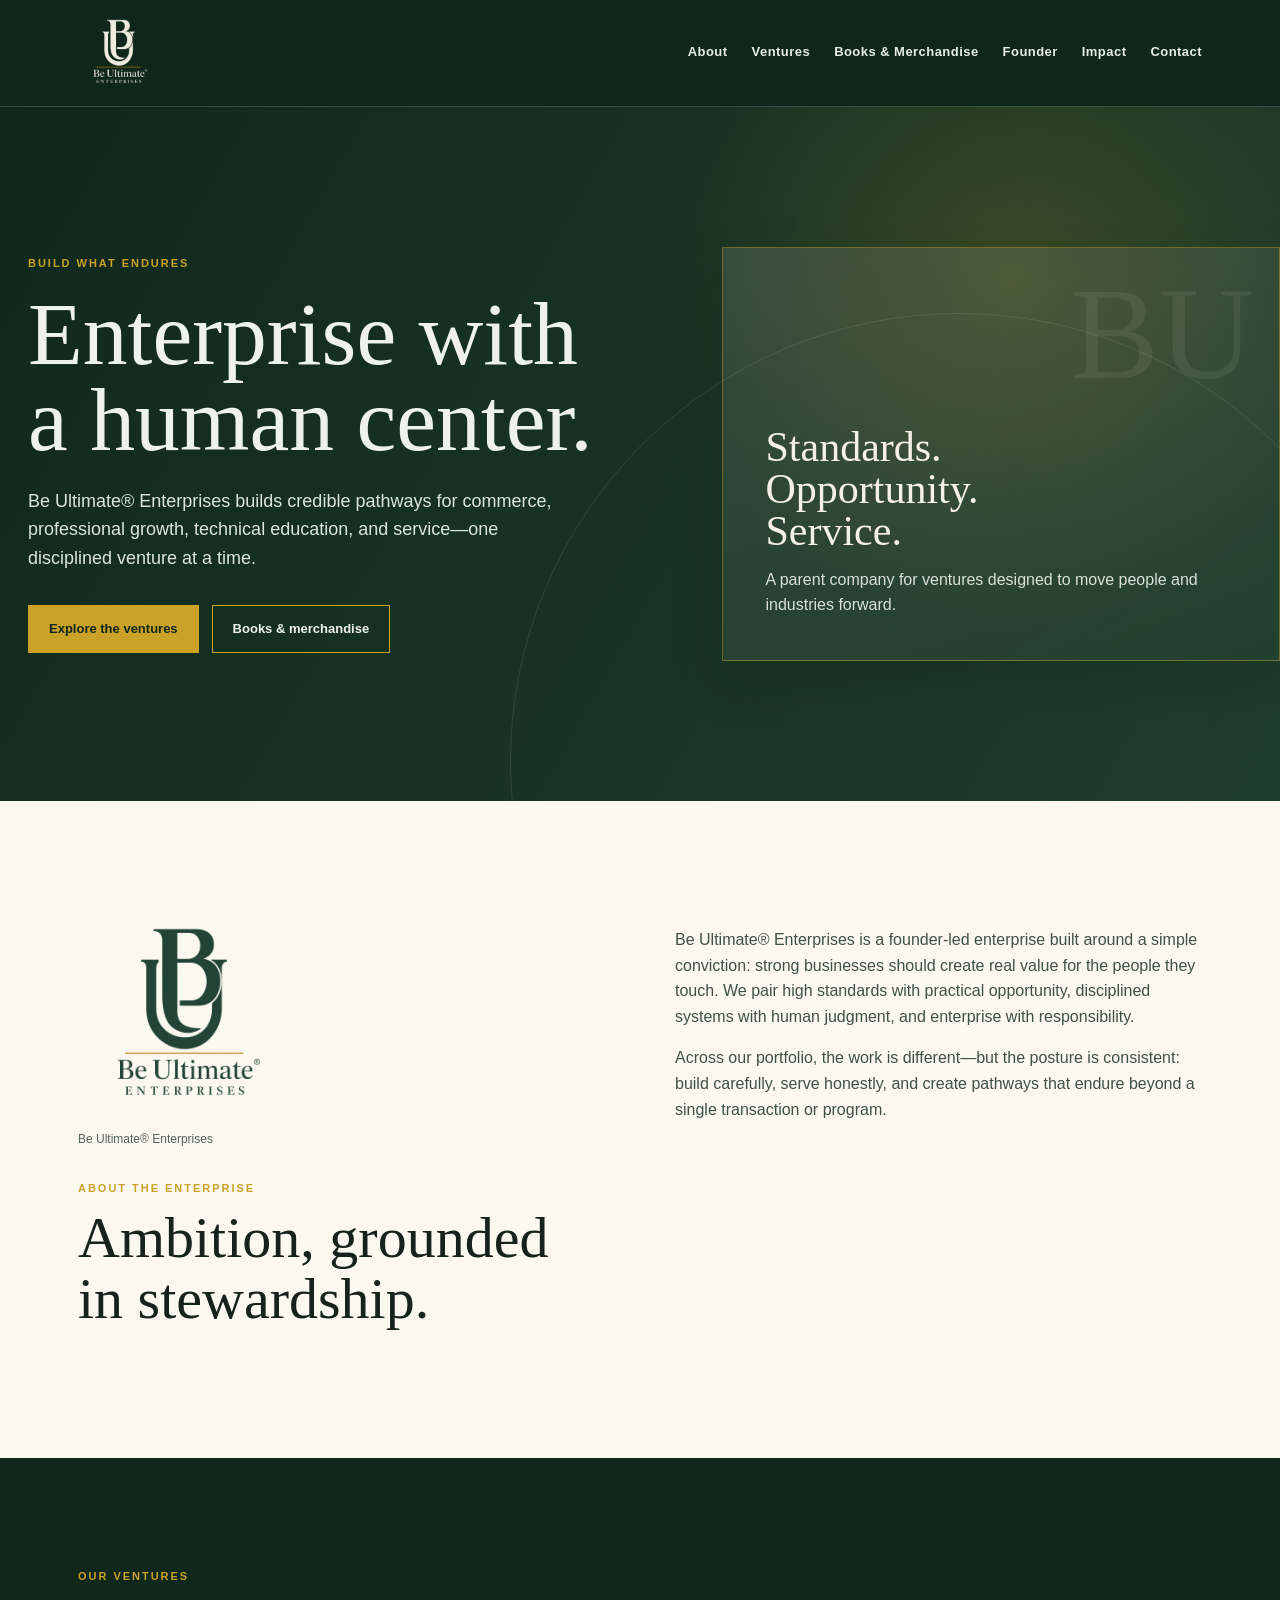
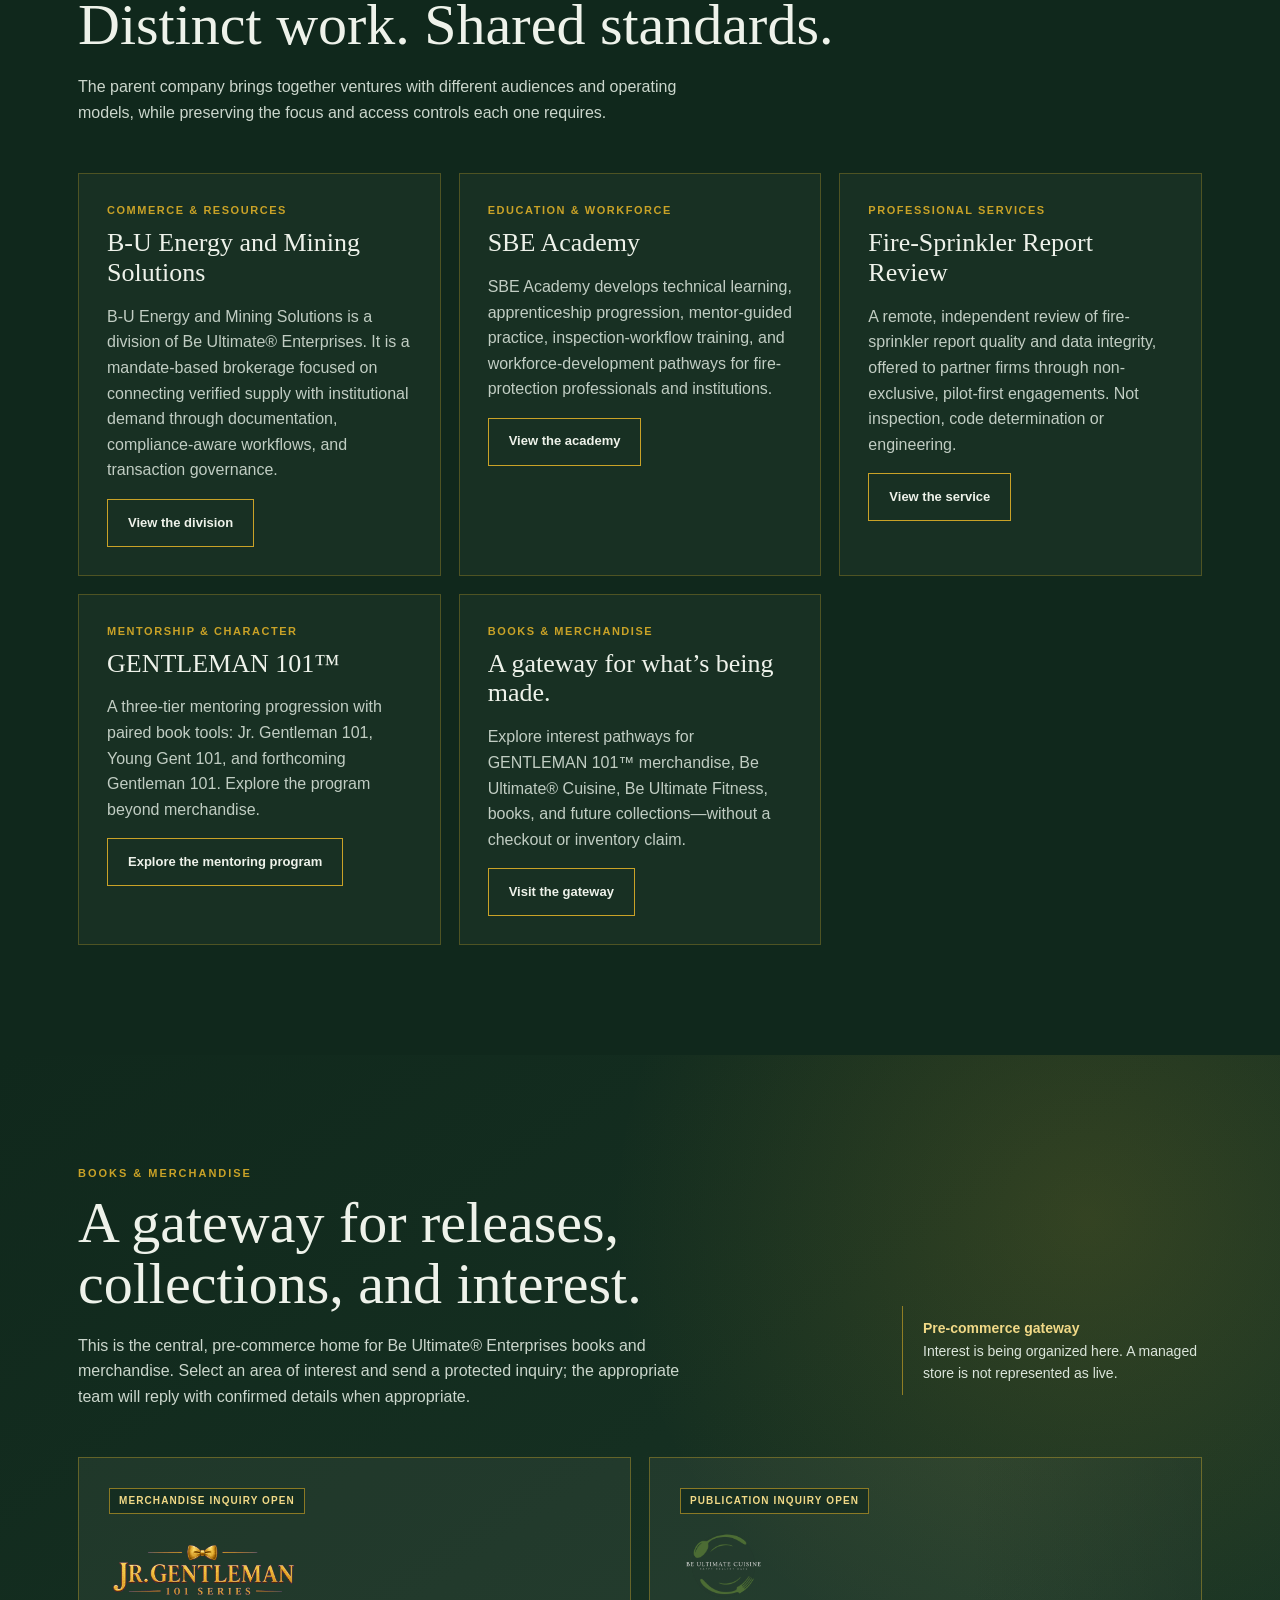
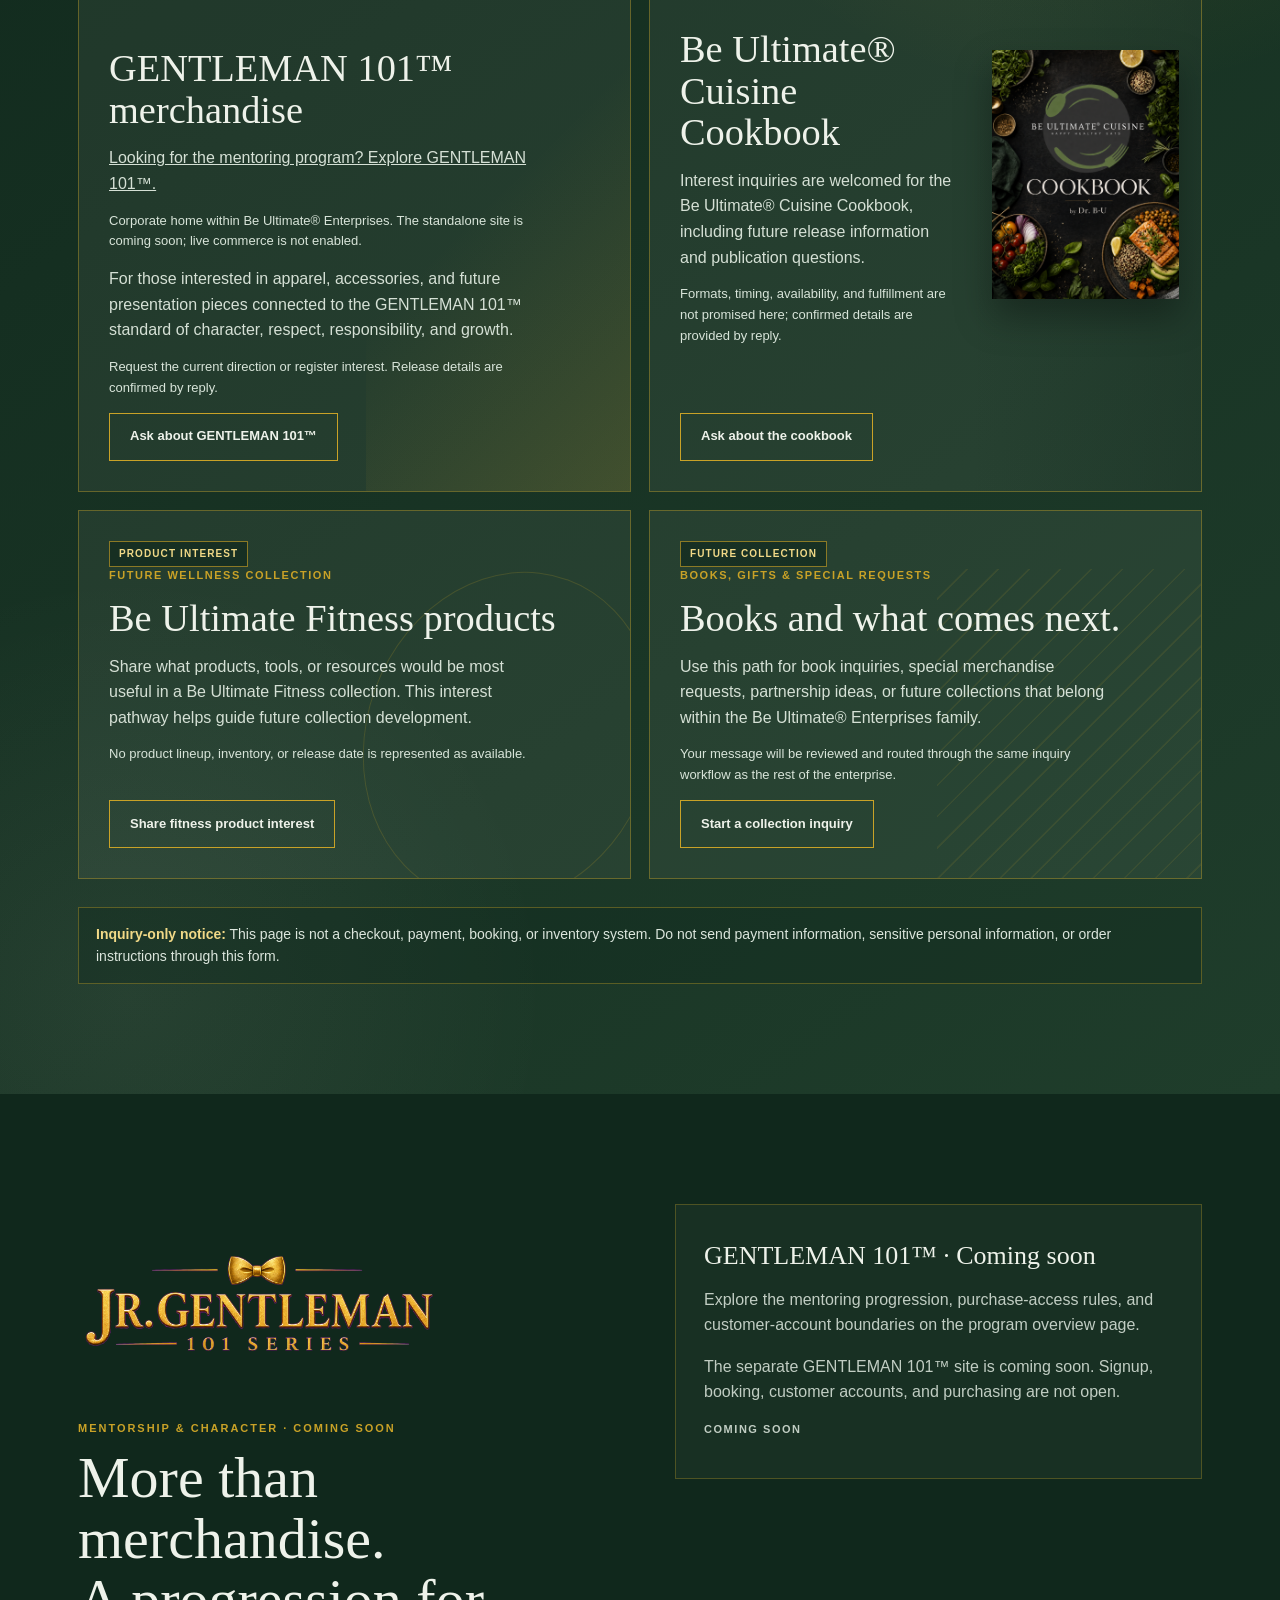
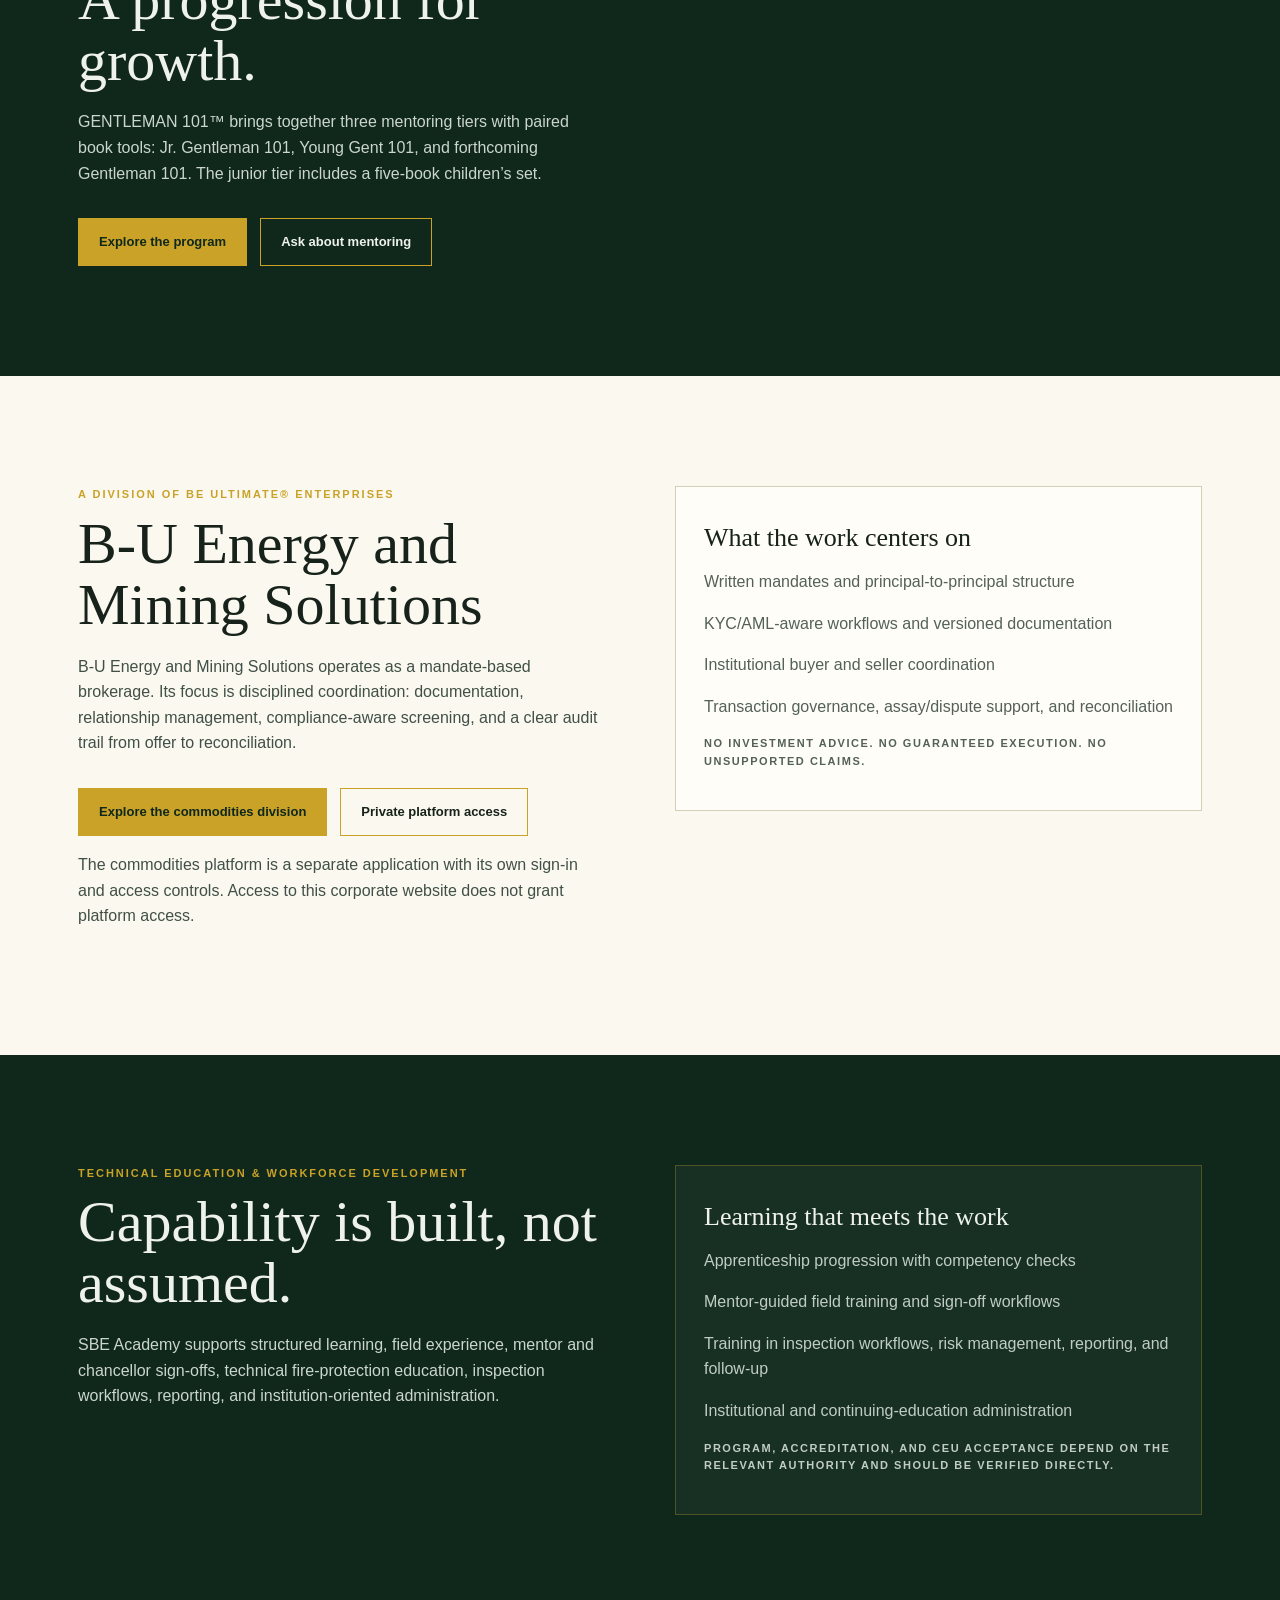
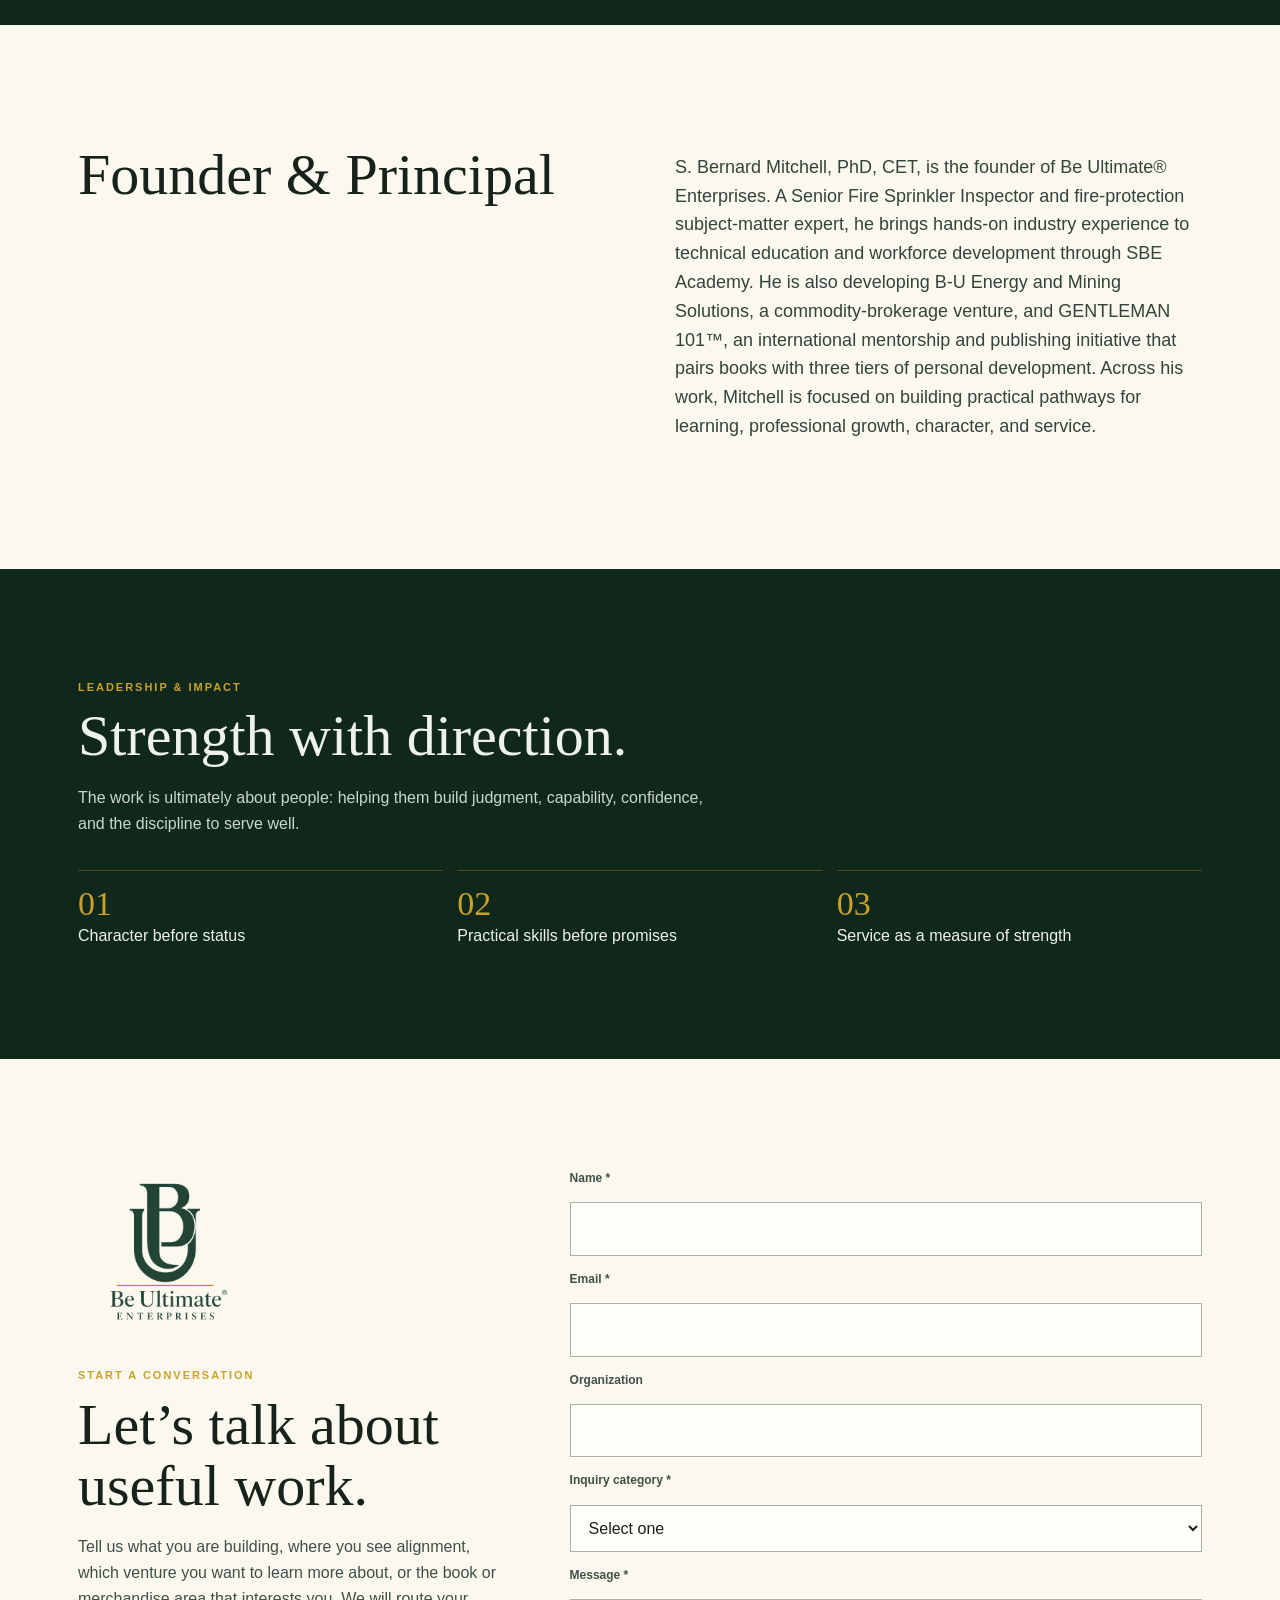
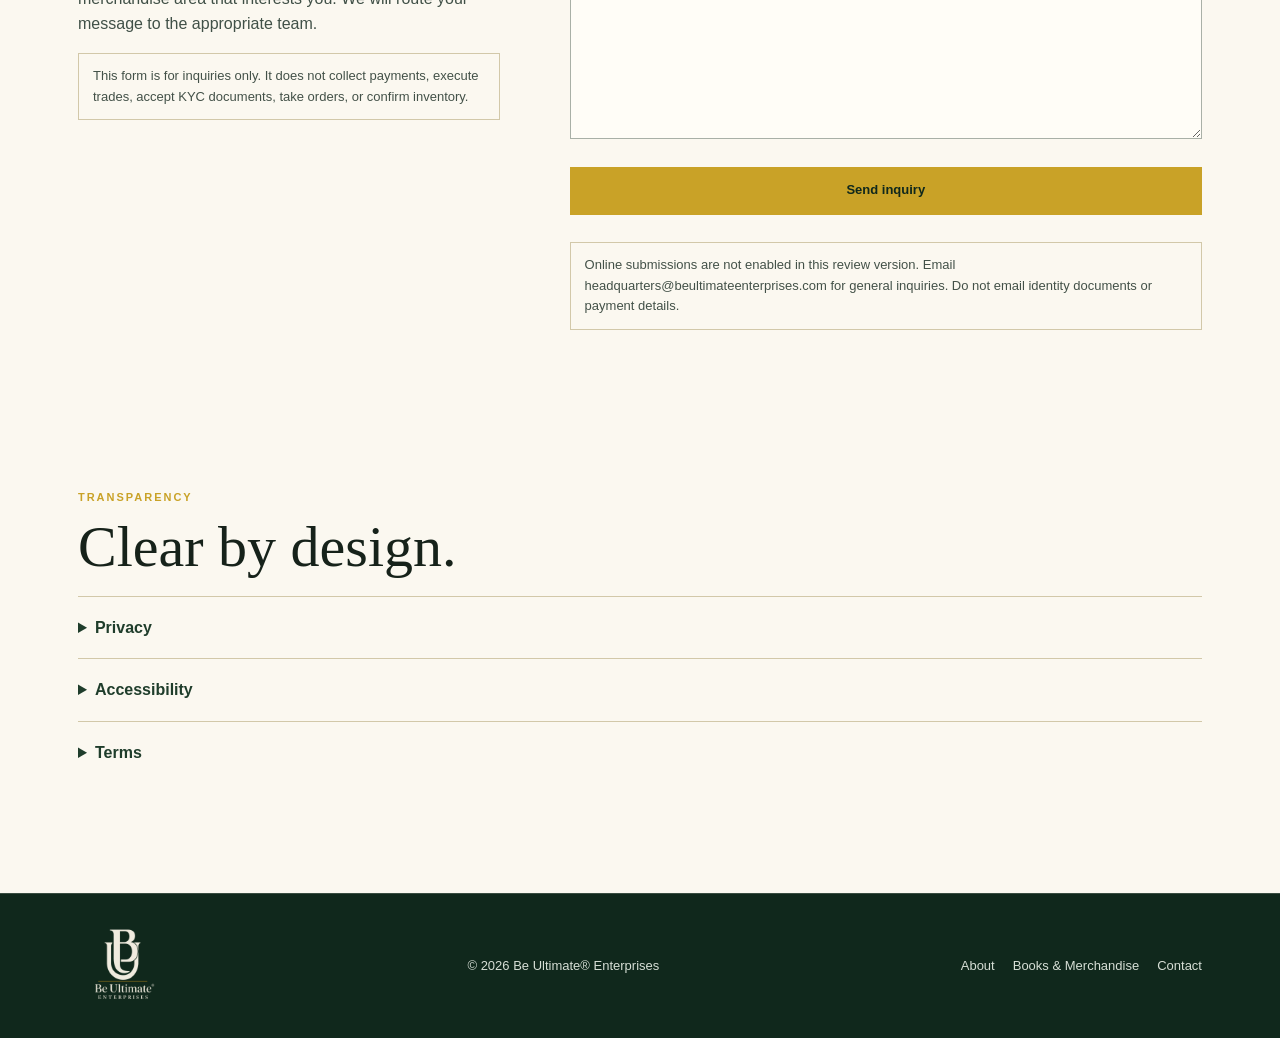
==== index.html @ e2307885 "Add Professional services card; clarify SBE Academy training wording (owner-approved)" ====
<!doctype html>
<html lang="en">
<head>
<meta charset="utf-8"><meta name="viewport" content="width=device-width,initial-scale=1">
<title>Be Ultimate® Enterprises | Ventures, Books &amp; Merchandise</title>
<meta name="description" content="Be Ultimate® Enterprises Books &amp; Merchandise gateway for GENTLEMAN 101™, Be Ultimate® Cuisine, Be Ultimate Fitness, books, and future collections.">
<meta property="og:title" content="Be Ultimate® Enterprises | Books &amp; Merchandise"><meta property="og:description" content="A pre-commerce gateway for releases, collections, and merchandise inquiries.">
<link rel="icon" href="data:image/svg+xml,%3Csvg xmlns='http://www.w3.org/2000/svg' viewBox='0 0 100 100'%3E%3Crect width='100' height='100' fill='%231F3D2B'/%3E%3Ctext x='50' y='64' text-anchor='middle' fill='%23F5F1E6' font-size='52' font-family='serif'%3EB%3C/text%3E%3C/svg%3E">
<style>
:root{--evergreen:#1f3d2b;--evergreen-deep:#10281c;--evergreen-ink:#173425;--gold:#c9a227;--ivory:#f5f1e6;--paper:#fbf8f0;--ink:#16221a;--text:#eef2ea;--line:rgba(201,162,39,.30);--max:1180px;--shadow:0 20px 48px rgba(9,22,15,.17)}*{box-sizing:border-box}html{scroll-behavior:smooth}body{margin:0;background:var(--evergreen-deep);color:var(--text);font:16px/1.6 Arial,sans-serif}a{color:inherit;text-decoration:none}button,input,select,textarea{font:inherit}button{cursor:pointer}.skip{position:absolute;left:-9999px}.skip:focus{left:16px;top:16px;z-index:20;background:var(--gold);color:var(--ink);padding:10px 14px;font-weight:700}.wrap{max-width:var(--max);margin:auto;padding:0 28px}.nav-shell{position:sticky;top:0;z-index:10;background:rgba(16,40,28,.97);backdrop-filter:blur(12px);border-bottom:1px solid rgba(245,241,230,.18)}.nav{height:106px;display:flex;align-items:center;justify-content:space-between}.brand{display:inline-flex;align-items:center;flex:0 0 auto}.brand-logo{display:block;width:80px;height:80px;object-fit:contain}.navlinks{display:flex;gap:24px;color:#e6ede4;font-size:13px;font-weight:700;letter-spacing:.035em}.navlinks a{padding:7px 0;border-bottom:1px solid transparent}.navlinks a:hover,.navlinks a:focus{border-color:var(--gold);color:var(--ivory)}.menu{display:none;background:none;border:1px solid rgba(245,241,230,.35);color:var(--ivory);padding:8px 11px}.hero{min-height:694px;display:grid;grid-template-columns:1.08fr .92fr;align-items:center;gap:68px;background:radial-gradient(circle at 79% 25%,rgba(201,162,39,.18),transparent 31%),linear-gradient(120deg,var(--evergreen-deep),var(--evergreen));position:relative;overflow:hidden}.hero:after{content:'';position:absolute;right:-10vw;bottom:-32vw;width:70vw;height:70vw;border:1px solid rgba(245,241,230,.10);border-radius:50%;pointer-events:none}.hero-copy,.hero-card{position:relative;z-index:1}.eyebrow{color:var(--gold);letter-spacing:.18em;text-transform:uppercase;font-size:11px;font-weight:700}.hero h1{font:clamp(52px,7vw,92px)/.96 Georgia,serif;font-weight:400;margin:18px 0 24px;max-width:700px}.hero p{max-width:550px;color:#dce5dc;font-size:18px}.actions{display:flex;gap:13px;margin-top:32px;flex-wrap:wrap}.btn{display:inline-flex;align-items:center;justify-content:center;min-height:48px;padding:0 20px;border:1px solid var(--gold);color:inherit;background:transparent;font-weight:700;font-size:13px;transition:transform .16s ease,background-color .16s ease,color .16s ease}.btn.primary{background:var(--gold);color:var(--evergreen-deep)}.btn:hover,.btn:focus{transform:translateY(-2px);background:rgba(201,162,39,.14)}.btn.primary:hover,.btn.primary:focus{background:#dfbd4d}.hero-card{min-height:414px;border:1px solid rgba(201,162,39,.42);background:linear-gradient(150deg,rgba(245,241,230,.12),rgba(245,241,230,.025));padding:42px;display:flex;flex-direction:column;justify-content:flex-end;box-shadow:var(--shadow)}.hero-card:before{content:'BU';position:absolute;top:20px;right:25px;font:132px/1 Georgia,serif;color:rgba(245,241,230,.08)}.hero-card strong{font:42px/1 Georgia,serif;color:var(--ivory);font-weight:400}.hero-card span{color:#d9e1d8;margin-top:15px}.section{padding:110px 0}.section.light{background:var(--paper);color:var(--ink)}.section h2{font:clamp(36px,5vw,58px)/1.05 Georgia,serif;font-weight:400;margin:10px 0 18px}.intro{max-width:640px;color:#cbd6cc}.light .intro{color:#405047}.grid{display:grid;grid-template-columns:repeat(3,1fr);gap:18px;margin-top:48px}.card{border:1px solid var(--line);padding:28px;background:rgba(245,241,230,.035);min-height:230px}.light .card{border-color:#d5cfba;background:#fffdf7}.card h3{font:26px/1.15 Georgia,serif;font-weight:400;margin:8px 0 14px}.card p{color:#c1cdc3}.light .card p{color:#536159}.tag{color:var(--gold);font-size:11px;letter-spacing:.14em;text-transform:uppercase;font-weight:700}.split{display:grid;grid-template-columns:1fr 1fr;gap:70px;align-items:start}.quote{border-left:2px solid var(--gold);padding:10px 0 10px 26px;font:28px/1.25 Georgia,serif;color:var(--evergreen)}.bio{font-size:18px;color:#33443a}.bio strong{color:var(--evergreen)}.statrow{display:grid;grid-template-columns:repeat(3,1fr);gap:14px;margin-top:34px}.stat{border-top:1px solid var(--line);padding-top:14px}.stat b{display:block;color:var(--gold);font:34px Georgia,serif}.identity-lockup{margin:0 0 32px;padding:0;max-width:210px}.identity-lockup img{display:block;width:100%;height:auto;object-fit:contain}.identity-lockup figcaption{margin-top:10px;color:#536159;font-size:12px;line-height:1.45}.identity-lockup--contact{max-width:172px;margin-bottom:26px}.contact{display:grid;grid-template-columns:.8fr 1.2fr;gap:70px}.form{display:grid;gap:14px}.form label{font-size:12px;color:#405047;font-weight:700}.form input,.form select,.form textarea{width:100%;background:#fffdf7;border:1px solid #a9b0a7;color:var(--ink);padding:13px 14px;border-radius:0}.form textarea{min-height:140px;resize:vertical}.form .hp{display:none}.notice{padding:12px 14px;border:1px solid #d2c8a9;color:#435148;font-size:13px}.status{min-height:22px;color:var(--evergreen);font-size:13px;font-weight:700}.legal{padding-top:0}.legal details{border-top:1px solid #d2c8a9;padding:18px 0}.legal summary{cursor:pointer;color:var(--evergreen);font-weight:700}.footer{background:var(--evergreen-deep);border-top:1px solid rgba(245,241,230,.18);padding:28px 0;color:#d6ded5;font-size:13px}.footgrid{display:flex;align-items:center;justify-content:space-between;gap:24px;flex-wrap:wrap}.footer-logo{display:block;width:88px;height:88px;object-fit:contain}.smalllinks{display:flex;gap:18px}.smalllinks a:hover,.smalllinks a:focus{color:var(--gold)}:focus-visible{outline:2px solid var(--gold);outline-offset:3px}@media(max-width:820px){.wrap{padding:0 20px}.nav{height:90px}.brand-logo{width:66px;height:66px}.navlinks{display:none}.menu{display:block}.navlinks.open{display:flex;position:absolute;top:90px;left:0;right:0;padding:18px 28px;background:var(--evergreen-deep);flex-direction:column;border-bottom:1px solid rgba(245,241,230,.18)}.hero{grid-template-columns:1fr;padding:82px 0;min-height:auto;gap:36px}.hero-card{min-height:280px;padding:30px}.hero-card strong{font-size:35px}.grid,.split,.contact{grid-template-columns:1fr}.section{padding:76px 0}.statrow{grid-template-columns:1fr}.identity-lockup{max-width:180px}.footer-logo{width:72px;height:72px}}@media(prefers-reduced-motion:reduce){html{scroll-behavior:auto}*,*:before,*:after{transition:none!important;animation:none!important}}

/* Books & Merchandise gateway */
.gateway{background:linear-gradient(145deg,#10281c,#1f3d2b);position:relative;overflow:hidden}.gateway:before{content:'';position:absolute;inset:0;background:radial-gradient(circle at 85% 10%,rgba(201,162,39,.17),transparent 26%),radial-gradient(circle at 10% 94%,rgba(245,241,230,.06),transparent 22%);pointer-events:none}.gateway .wrap{position:relative}.gateway-head{display:grid;grid-template-columns:1fr 300px;gap:42px;align-items:end}.gateway-head .intro{margin:0}.gateway-note{border-left:1px solid rgba(201,162,39,.65);padding:11px 0 11px 20px;color:#dbe5db;font-size:14px}.gateway-note strong{color:#f1d987}.merch-grid{display:grid;grid-template-columns:repeat(2,1fr);gap:18px;margin-top:48px}.merch-card{position:relative;display:flex;min-height:368px;overflow:hidden;border:1px solid rgba(201,162,39,.40);background:rgba(245,241,230,.055)}.merch-card__body{position:relative;z-index:1;display:flex;flex:1;flex-direction:column;padding:30px}.merch-card h3{font:clamp(28px,3vw,40px)/1.08 Georgia,serif;font-weight:400;margin:14px 0}.merch-card p{color:#d5e0d5;margin:0 0 14px;max-width:430px}.merch-card .btn{align-self:flex-start;margin-top:auto}.merch-status{display:inline-flex;align-items:center;align-self:flex-start;min-height:26px;border:1px solid rgba(201,162,39,.65);padding:3px 9px;color:#f1d987;background:rgba(16,40,28,.62);font-size:10px;font-weight:700;letter-spacing:.11em;text-transform:uppercase}.merch-logo{display:block;object-fit:contain;object-position:left center;width:100%;height:106px;margin:8px 0 6px}.merch-logo--cuisine{height:87px;max-width:230px}.merch-foot{font-size:13px!important;color:#d8e4d9!important}.merch-card--cookbook{min-height:450px}.merch-card--cookbook .merch-card__body{padding-right:44%}.cookbook-art{position:absolute;right:0;top:0;bottom:0;width:42%;display:flex;align-items:center;justify-content:center;padding:22px;background:linear-gradient(90deg,transparent,rgba(16,40,28,.32))}.cookbook-art img{display:block;width:100%;height:100%;max-height:405px;object-fit:contain;filter:drop-shadow(0 18px 18px rgba(0,0,0,.32))}.merch-accent{position:absolute;right:-4%;bottom:-8%;width:52%;height:92%;opacity:.22;pointer-events:none}.merch-accent--gold{background:linear-gradient(135deg,transparent 42%,rgba(201,162,39,.9))}.merch-accent--rings{border:1px solid rgba(201,162,39,.85);border-radius:50%;transform:rotate(20deg)}.merch-accent--lines{background:repeating-linear-gradient(135deg,transparent 0 20px,rgba(201,162,39,.5) 21px 22px)}.gateway-guardrail{margin:28px 0 0;padding:15px 17px;border:1px solid rgba(201,162,39,.38);background:rgba(16,40,28,.36);color:#dce6dd;font-size:14px}.gateway-guardrail strong{color:#f1d987}
@media(max-width:980px){.navlinks{gap:14px;font-size:12px}}@media(max-width:760px){.gateway-head,.merch-grid{grid-template-columns:1fr}.gateway-head{gap:26px}.gateway-note{max-width:none}.merch-card{min-height:338px}.merch-card--cookbook{min-height:512px}.merch-card--cookbook .merch-card__body{padding:30px 30px 250px}.cookbook-art{top:auto;width:100%;height:250px;padding:12px 48px 18px}.cookbook-art img{max-height:220px}.merch-logo{height:94px}.merch-accent{opacity:.14}}

</style>
</head>
<body>
<a class="skip" href="#main">Skip to content</a>
<header class="nav-shell"><div class="wrap nav"><a class="brand" href="#home" aria-label="Be Ultimate® Enterprises home"><img class="brand-logo" src="assets/be-ultimate-enterprises-light.png" alt="Be Ultimate® Enterprises official logo"></a><button class="menu" aria-expanded="false" aria-controls="navlinks">Menu</button><nav id="navlinks" class="navlinks" aria-label="Primary navigation"><a href="#about">About</a><a href="#ventures">Ventures</a><a href="#books-merchandise">Books &amp; Merchandise</a><a href="#founder">Founder</a><a href="#impact">Impact</a><a href="#contact">Contact</a></nav></div></header>
<main id="main">
<section id="home" class="hero"><div class="wrap hero-copy"><div class="eyebrow">Build what endures</div><h1>Enterprise with a human center.</h1><p>Be Ultimate® Enterprises builds credible pathways for commerce, professional growth, technical education, and service—one disciplined venture at a time.</p><div class="actions"><a class="btn primary" href="#ventures">Explore the ventures</a><a class="btn" href="#books-merchandise">Books &amp; merchandise</a></div></div><div class="hero-card"><strong>Standards.<br>Opportunity.<br>Service.</strong><span>A parent company for ventures designed to move people and industries forward.</span></div></section>
<section id="about" class="section light"><div class="wrap split"><div><figure class="identity-lockup"><img src="assets/be-ultimate-enterprises-dark.png" alt="Be Ultimate® Enterprises official logo"><figcaption>Be Ultimate® Enterprises</figcaption></figure><div class="eyebrow">About the enterprise</div><h2>Ambition, grounded in stewardship.</h2></div><div class="intro"><p>Be Ultimate® Enterprises is a founder-led enterprise built around a simple conviction: strong businesses should create real value for the people they touch. We pair high standards with practical opportunity, disciplined systems with human judgment, and enterprise with responsibility.</p><p>Across our portfolio, the work is different—but the posture is consistent: build carefully, serve honestly, and create pathways that endure beyond a single transaction or program.</p></div></div></section>
<section id="ventures" class="section"><div class="wrap"><div class="eyebrow">Our ventures</div><h2>Distinct work. Shared standards.</h2><p class="intro">The parent company brings together ventures with different audiences and operating models, while preserving the focus and access controls each one requires.</p><div class="grid"><article class="card"><div class="tag">Commerce & resources</div><h3>B-U Energy and Mining Solutions</h3><p>B-U Energy and Mining Solutions is a division of Be Ultimate® Enterprises. It is a mandate-based brokerage focused on connecting verified supply with institutional demand through documentation, compliance-aware workflows, and transaction governance.</p><a class="btn" href="energy-mining/">View the division</a></article><article class="card"><div class="tag">Education & workforce</div><h3>SBE Academy</h3><p>SBE Academy develops technical learning, apprenticeship progression, mentor-guided practice, inspection-workflow training, and workforce-development pathways for fire-protection professionals and institutions.</p><a class="btn" href="#academy">View the academy</a></article><article class="card"><div class="tag">Professional services</div><h3>Fire-Sprinkler Report Review</h3><p>A remote, independent review of fire-sprinkler report quality and data integrity, offered to partner firms through non-exclusive, pilot-first engagements. Not inspection, code determination or engineering.</p><a class="btn" href="report-review/">View the service</a></article><article class="card"><div class="tag">Mentorship &amp; character</div><h3>GENTLEMAN 101™</h3><p>A three-tier mentoring progression with paired book tools: Jr. Gentleman 101, Young Gent 101, and forthcoming Gentleman 101. Explore the program beyond merchandise.</p><a class="btn" href="gentleman101/">Explore the mentoring program</a></article><article class="card"><div class="tag">Books &amp; merchandise</div><h3>A gateway for what’s being made.</h3><p>Explore interest pathways for GENTLEMAN 101™ merchandise, Be Ultimate® Cuisine, Be Ultimate Fitness, books, and future collections—without a checkout or inventory claim.</p><a class="btn" href="#books-merchandise">Visit the gateway</a></article></div></div></section>
<section id="books-merchandise" class="section gateway" aria-labelledby="books-merchandise-heading"><div class="wrap"><div class="gateway-head"><div><div class="eyebrow">Books &amp; Merchandise</div><h2 id="books-merchandise-heading">A gateway for releases, collections, and interest.</h2><p class="intro">This is the central, pre-commerce home for Be Ultimate® Enterprises books and merchandise. Select an area of interest and send a protected inquiry; the appropriate team will reply with confirmed details when appropriate.</p></div><p class="gateway-note"><strong>Pre-commerce gateway</strong><br>Interest is being organized here. A managed store is not represented as live.</p></div><div class="merch-grid"><article class="merch-card"><div class="merch-accent merch-accent--gold" aria-hidden="true"></div><div class="merch-card__body"><span class="merch-status">Merchandise inquiry open</span><img class="merch-logo" src="assets/gentleman-101-official-logo.png" alt="GENTLEMAN 101™ official logo"><h3>GENTLEMAN 101™ merchandise</h3><p><a href="gentleman101/" style="text-decoration:underline">Looking for the mentoring program? Explore GENTLEMAN 101™.</a></p><p class="merch-foot">Corporate home within Be Ultimate® Enterprises. The standalone site is coming soon; live commerce is not enabled.</p><p>For those interested in apparel, accessories, and future presentation pieces connected to the GENTLEMAN 101™ standard of character, respect, responsibility, and growth.</p><p class="merch-foot">Request the current direction or register interest. Release details are confirmed by reply.</p><a class="btn" href="#contact" data-inquiry-category="Books &amp; Merchandise">Ask about GENTLEMAN 101™</a></div></article><article class="merch-card merch-card--cookbook"><div class="merch-card__body"><span class="merch-status">Publication inquiry open</span><img class="merch-logo merch-logo--cuisine" src="assets/be-ultimate-cuisine-official-logo.png" alt="Be Ultimate® Cuisine official logo"><h3>Be Ultimate® Cuisine Cookbook</h3><p>Interest inquiries are welcomed for the Be Ultimate® Cuisine Cookbook, including future release information and publication questions.</p><p class="merch-foot">Formats, timing, availability, and fulfillment are not promised here; confirmed details are provided by reply.</p><a class="btn" href="#contact" data-inquiry-category="Books &amp; Merchandise">Ask about the cookbook</a></div><div class="cookbook-art"><img src="assets/be-ultimate-cuisine-cookbook-cover.png" alt="Be Ultimate® Cuisine Cookbook cover by Dr. B-U"></div></article><article class="merch-card"><div class="merch-accent merch-accent--rings" aria-hidden="true"></div><div class="merch-card__body"><span class="merch-status">Product interest</span><div class="tag">Future wellness collection</div><h3>Be Ultimate Fitness products</h3><p>Share what products, tools, or resources would be most useful in a Be Ultimate Fitness collection. This interest pathway helps guide future collection development.</p><p class="merch-foot">No product lineup, inventory, or release date is represented as available.</p><a class="btn" href="#contact" data-inquiry-category="Books &amp; Merchandise">Share fitness product interest</a></div></article><article class="merch-card"><div class="merch-accent merch-accent--lines" aria-hidden="true"></div><div class="merch-card__body"><span class="merch-status">Future collection</span><div class="tag">Books, gifts &amp; special requests</div><h3>Books and what comes next.</h3><p>Use this path for book inquiries, special merchandise requests, partnership ideas, or future collections that belong within the Be Ultimate® Enterprises family.</p><p class="merch-foot">Your message will be reviewed and routed through the same inquiry workflow as the rest of the enterprise.</p><a class="btn" href="#contact" data-inquiry-category="Books &amp; Merchandise">Start a collection inquiry</a></div></article></div><p class="gateway-guardrail"><strong>Inquiry-only notice:</strong> This page is not a checkout, payment, booking, or inventory system. Do not send payment information, sensitive personal information, or order instructions through this form.</p></div></section>
<section id="gentleman101" class="section" aria-labelledby="g101-heading"><div class="wrap split"><div><img class="merch-logo" style="max-width:360px;height:auto" src="assets/gentleman-101-official-logo.png" alt="GENTLEMAN 101™ official logo"><div class="eyebrow">Mentorship &amp; character · Coming soon</div><h2 id="g101-heading">More than merchandise.<br>A progression for growth.</h2><p class="intro">GENTLEMAN 101™ brings together three mentoring tiers with paired book tools: Jr. Gentleman 101, Young Gent 101, and forthcoming Gentleman 101. The junior tier includes a five-book children’s set.</p><div class="actions"><a class="btn primary" href="gentleman101/">Explore the program</a><a class="btn" href="#contact" data-inquiry-category="Mentorship &amp; Youth Development">Ask about mentoring</a></div></div><div class="card"><h3>GENTLEMAN 101™ · Coming soon</h3><p>Explore the mentoring progression, purchase-access rules, and customer-account boundaries on the program overview page.</p><p>The separate GENTLEMAN 101™ site is coming soon. Signup, booking, customer accounts, and purchasing are not open.</p><p class="tag">Coming soon</p></div></div></section>
<section id="energy" class="section light"><div class="wrap split"><div><div class="eyebrow">A division of Be Ultimate® Enterprises</div><h2>B-U Energy and Mining Solutions</h2><p class="intro">B-U Energy and Mining Solutions operates as a mandate-based brokerage. Its focus is disciplined coordination: documentation, relationship management, compliance-aware screening, and a clear audit trail from offer to reconciliation.</p><div class="actions"><a class="btn primary" href="energy-mining/">Explore the commodities division</a><a class="btn" href="https://buenergybrok-krieawjp.manus.space/" rel="external">Private platform access</a></div><p class="intro">The commodities platform is a separate application with its own sign-in and access controls. Access to this corporate website does not grant platform access.</p></div><div class="card"><h3>What the work centers on</h3><p>Written mandates and principal-to-principal structure</p><p>KYC/AML-aware workflows and versioned documentation</p><p>Institutional buyer and seller coordination</p><p>Transaction governance, assay/dispute support, and reconciliation</p><p class="tag">No investment advice. No guaranteed execution. No unsupported claims.</p></div></div></section>
<section id="academy" class="section"><div class="wrap split"><div><div class="eyebrow">Technical education & workforce development</div><h2>Capability is built, not assumed.</h2><p class="intro">SBE Academy supports structured learning, field experience, mentor and chancellor sign-offs, technical fire-protection education, inspection workflows, reporting, and institution-oriented administration.</p></div><div class="card"><h3>Learning that meets the work</h3><p>Apprenticeship progression with competency checks</p><p>Mentor-guided field training and sign-off workflows</p><p>Training in inspection workflows, risk management, reporting, and follow-up</p><p>Institutional and continuing-education administration</p><p class="tag">Program, accreditation, and CEU acceptance depend on the relevant authority and should be verified directly.</p></div></div></section>
<section id="founder" class="section light"><div class="wrap split"><div><h2>Founder &amp; Principal</h2></div><div class="bio"><p>S. Bernard Mitchell, PhD, CET, is the founder of Be Ultimate® Enterprises. A Senior Fire Sprinkler Inspector and fire-protection subject-matter expert, he brings hands-on industry experience to technical education and workforce development through SBE Academy. He is also developing B-U Energy and Mining Solutions, a commodity-brokerage venture, and GENTLEMAN 101™, an international mentorship and publishing initiative that pairs books with three tiers of personal development. Across his work, Mitchell is focused on building practical pathways for learning, professional growth, character, and service.</p></div></div></section>
<section id="impact" class="section"><div class="wrap"><div class="eyebrow">Leadership & impact</div><h2>Strength with direction.</h2><p class="intro">The work is ultimately about people: helping them build judgment, capability, confidence, and the discipline to serve well.</p><div class="statrow"><div class="stat"><b>01</b><span>Character before status</span></div><div class="stat"><b>02</b><span>Practical skills before promises</span></div><div class="stat"><b>03</b><span>Service as a measure of strength</span></div></div></div></section>
<section id="contact" class="section light"><div class="wrap contact"><div><figure class="identity-lockup identity-lockup--contact"><img src="assets/be-ultimate-enterprises-dark.png" alt="Be Ultimate® Enterprises official logo"></figure><div class="eyebrow">Start a conversation</div><h2>Let’s talk about useful work.</h2><p class="intro">Tell us what you are building, where you see alignment, which venture you want to learn more about, or the book or merchandise area that interests you. We will route your message to the appropriate team.</p><div class="notice">This form is for inquiries only. It does not collect payments, execute trades, accept KYC documents, take orders, or confirm inventory.</div></div><form id="contactForm" class="form"><label for="name">Name *</label><input id="name" name="name" maxlength="120" required autocomplete="name"><label for="email">Email *</label><input id="email" name="email" type="email" maxlength="200" required autocomplete="email"><label for="organization">Organization</label><input id="organization" name="organization" maxlength="160" autocomplete="organization"><label for="category">Inquiry category *</label><select id="category" name="category" required><option value="">Select one</option><option>Books &amp; Merchandise</option><option>Enterprise Partnership</option><option>Energy &amp; Mining</option><option>SBE Academy</option><option>Mentorship &amp; Youth Development</option><option>General</option></select><label for="message">Message *</label><textarea id="message" name="message" required minlength="20" maxlength="4000"></textarea><input class="hp" name="website" tabindex="-1" autocomplete="off"><div id="turnstile-container"></div><button class="btn primary" type="submit" disabled>Send inquiry</button><p class="notice" id="setupNotice">Online submissions are not enabled in this review version. Email <a href="mailto:headquarters@beultimateenterprises.com">headquarters@beultimateenterprises.com</a> for general inquiries. Do not email identity documents or payment details.</p><div id="formStatus" class="status" role="status" aria-live="polite"></div></form></div></section>
<section class="section legal light"><div class="wrap"><div class="eyebrow">Transparency</div><h2>Clear by design.</h2><details><summary>Privacy</summary><p>We use inquiry details only to respond to your request and route it within Be Ultimate® Enterprises. We do not invite sensitive documents through this form. A production deployment should replace this placeholder with counsel-reviewed privacy language.</p></details><details><summary>Accessibility</summary><p>This site is designed for keyboard navigation, semantic headings, visible focus, responsive layouts, and reduced motion. If you encounter an access barrier, contact us through the form and describe the issue.</p></details><details><summary>Terms</summary><p>Content is informational and does not constitute investment advice, an offer, a guarantee, accreditation, licensing representation, or a promise of performance, a purchase offer, or a promise of stock or fulfillment.</p></details></div></section>
</main><footer class="footer"><div class="wrap footgrid"><img class="footer-logo" src="assets/be-ultimate-enterprises-light.png" alt="Be Ultimate® Enterprises official logo"><span>© 2026 Be Ultimate® Enterprises</span><span class="smalllinks"><a href="#about">About</a><a href="#books-merchandise">Books &amp; Merchandise</a><a href="#contact">Contact</a></span></div></footer>
<script>
const menu=document.querySelector('.menu'), links=document.querySelector('.navlinks');menu.addEventListener('click',()=>{const open=links.classList.toggle('open');menu.setAttribute('aria-expanded',open)});links.querySelectorAll('a').forEach(a=>a.addEventListener('click',()=>{links.classList.remove('open');menu.setAttribute('aria-expanded','false')}));
</script><script src="site-config.js"></script><script src="contact.js"></script></body></html>
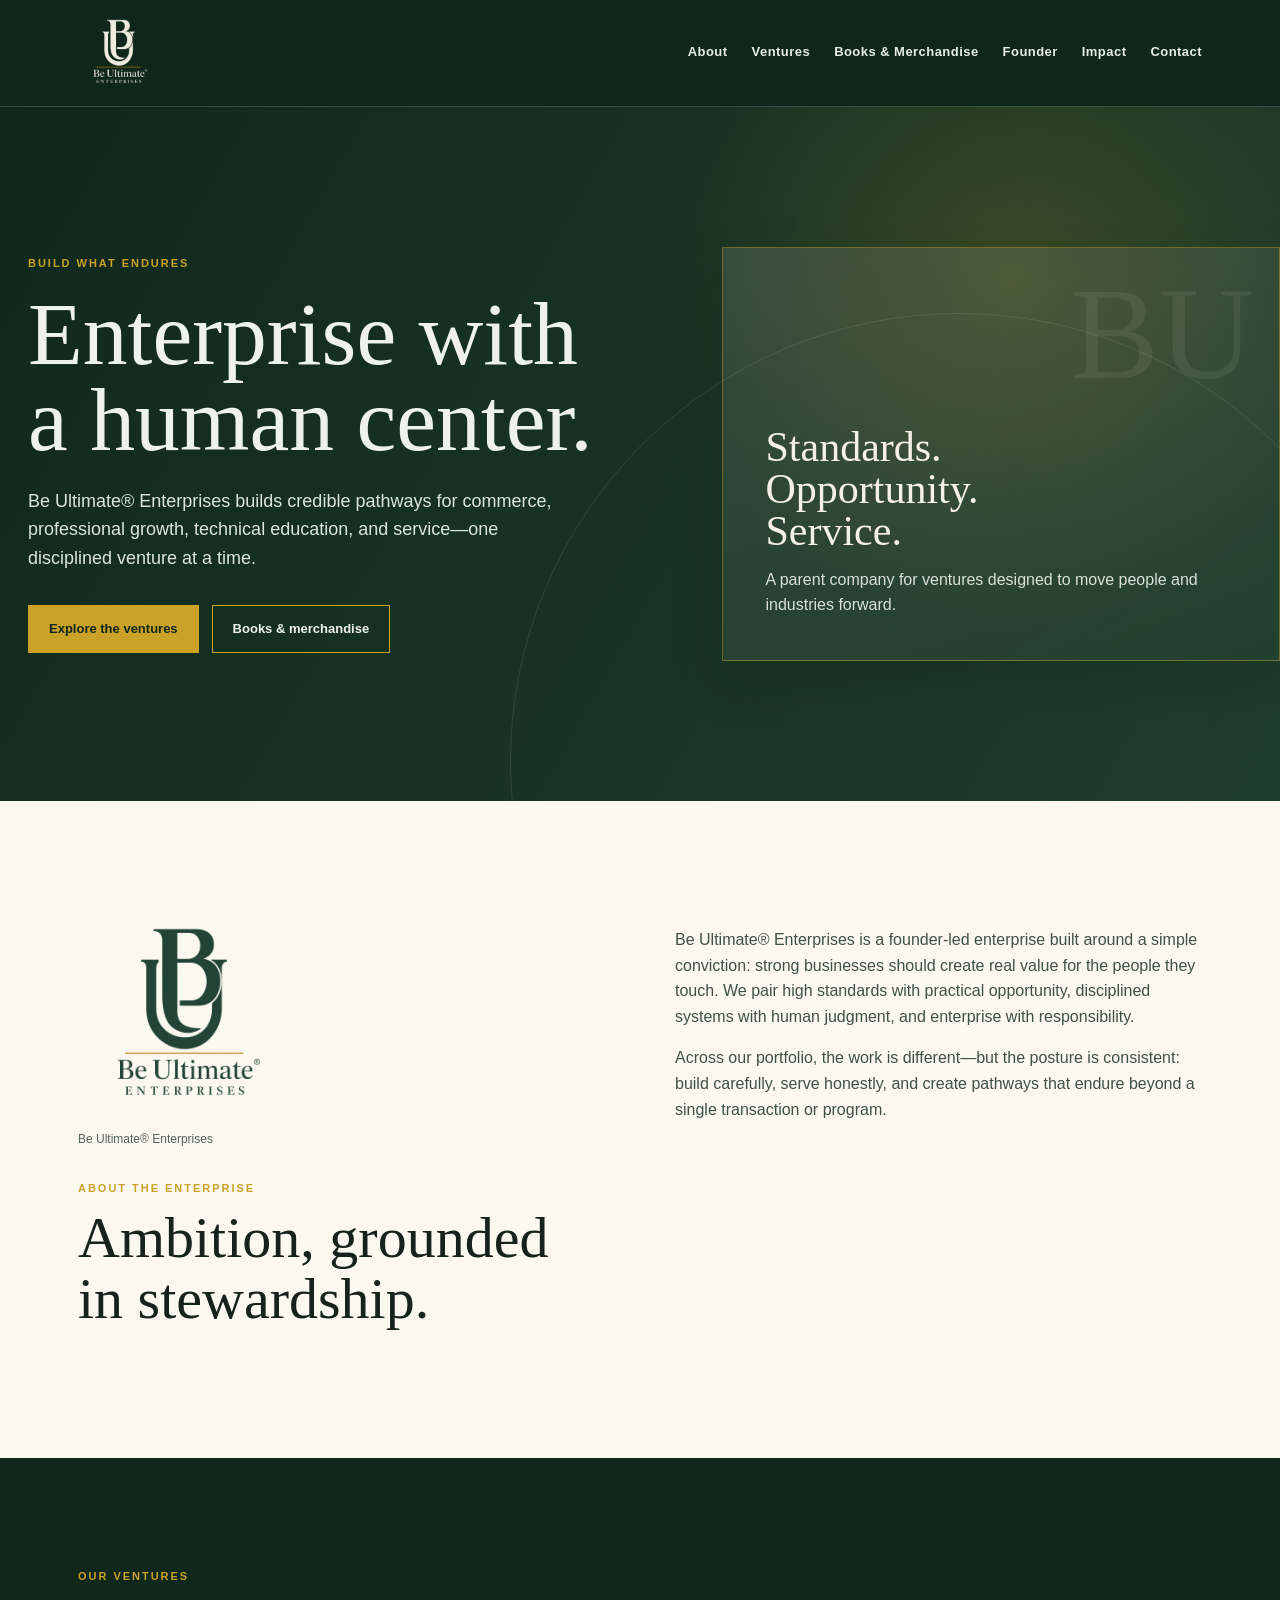
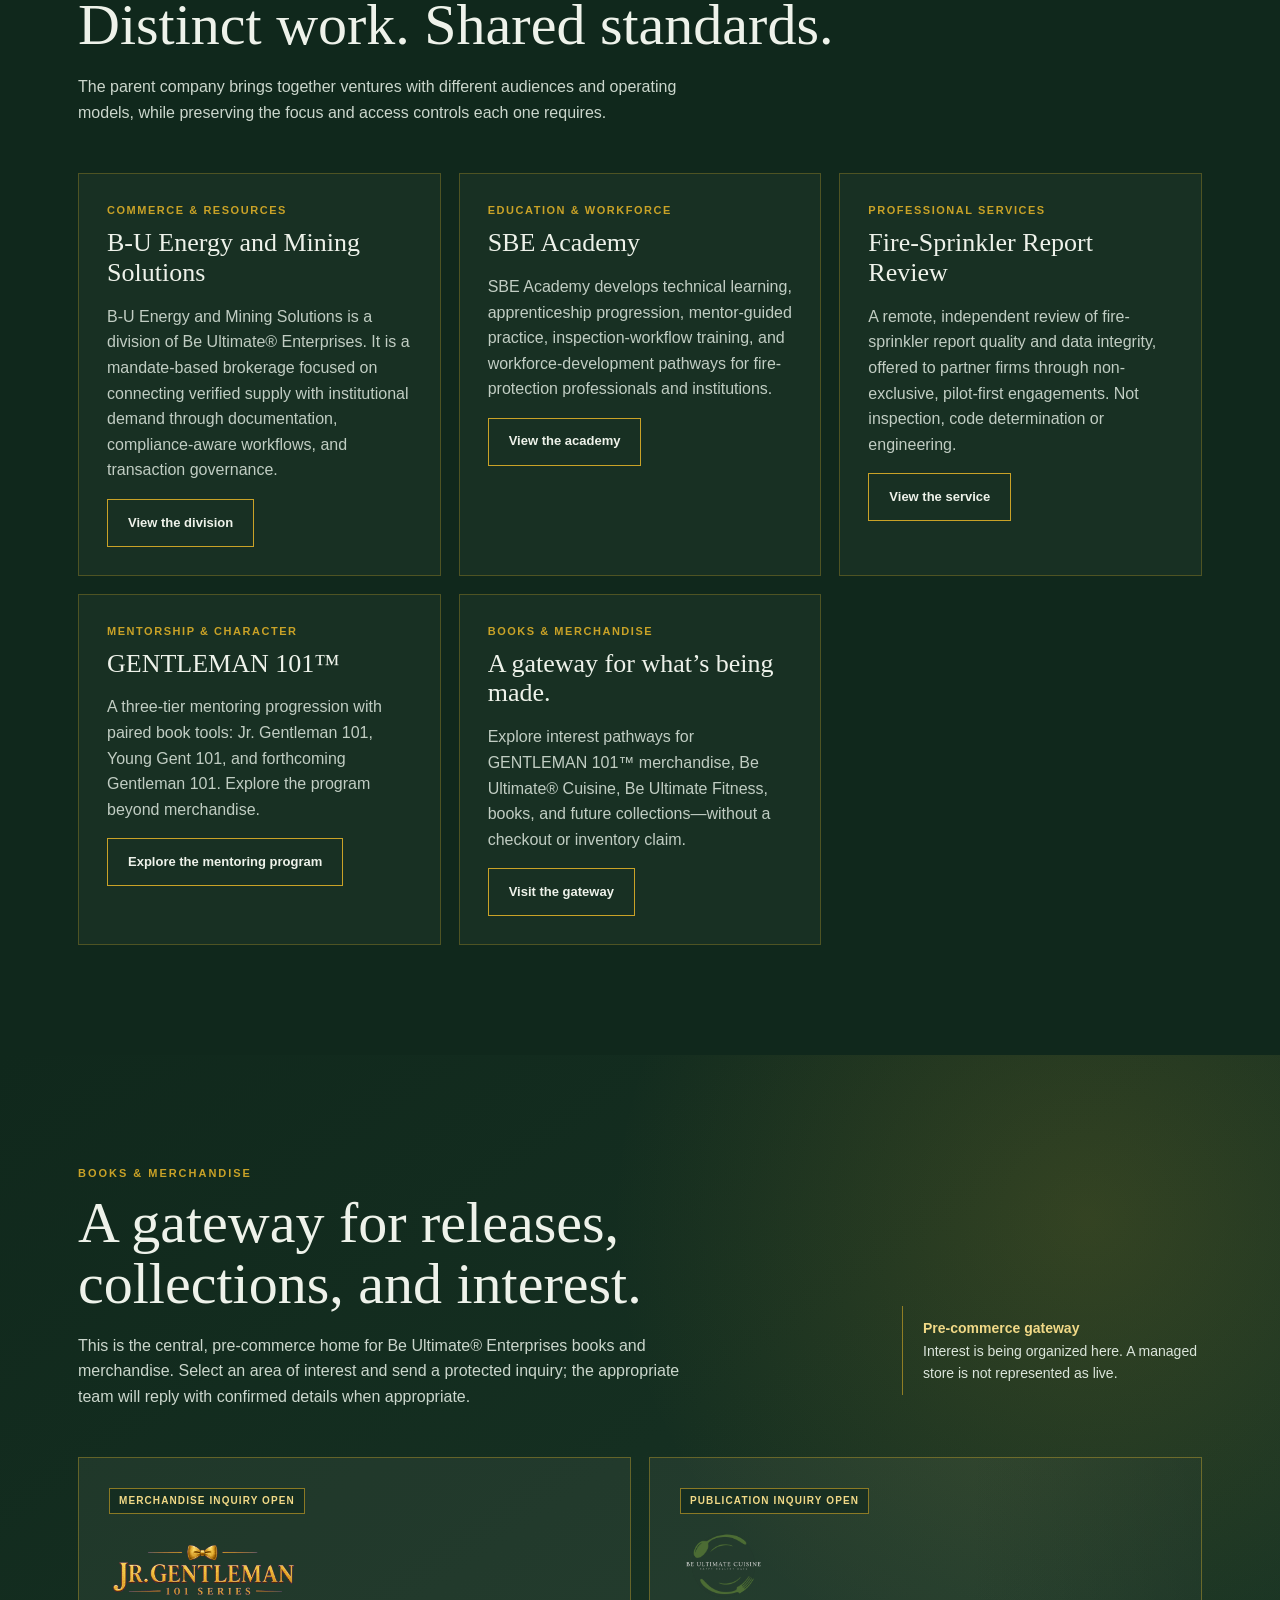
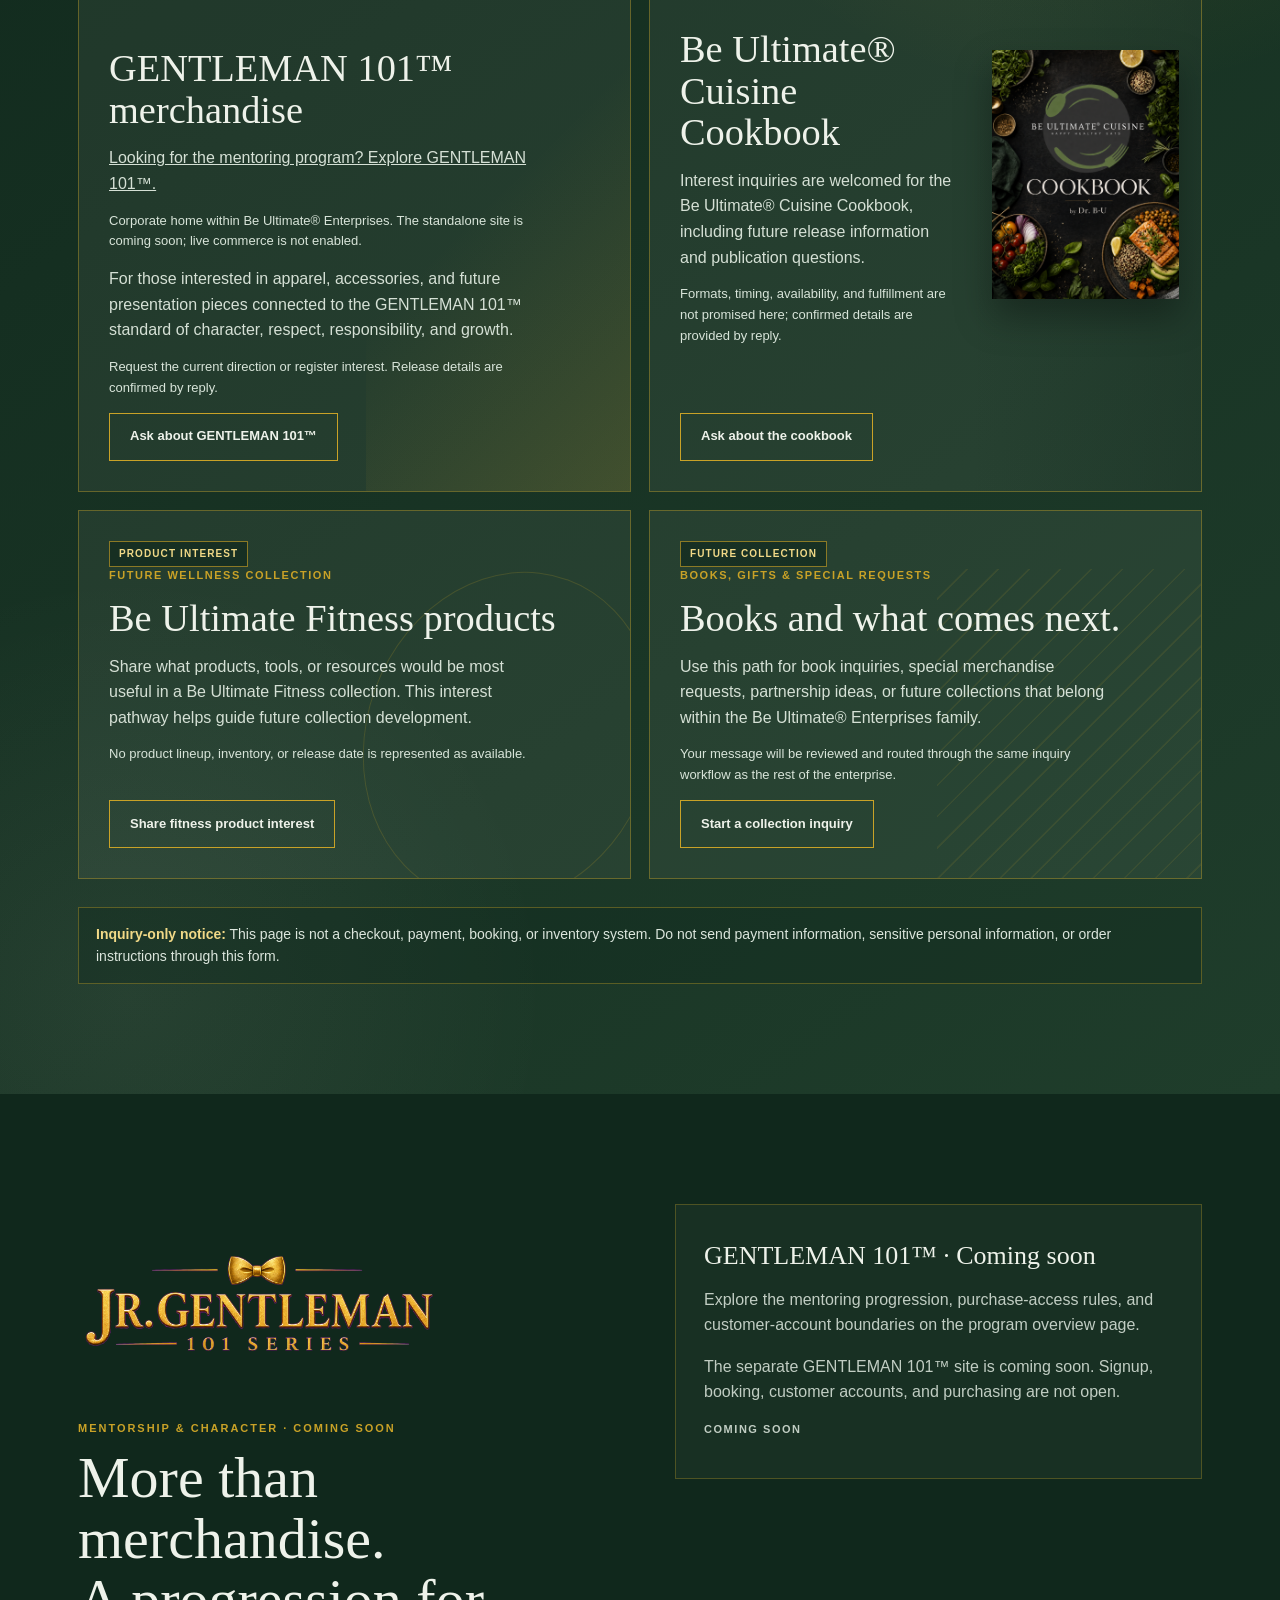
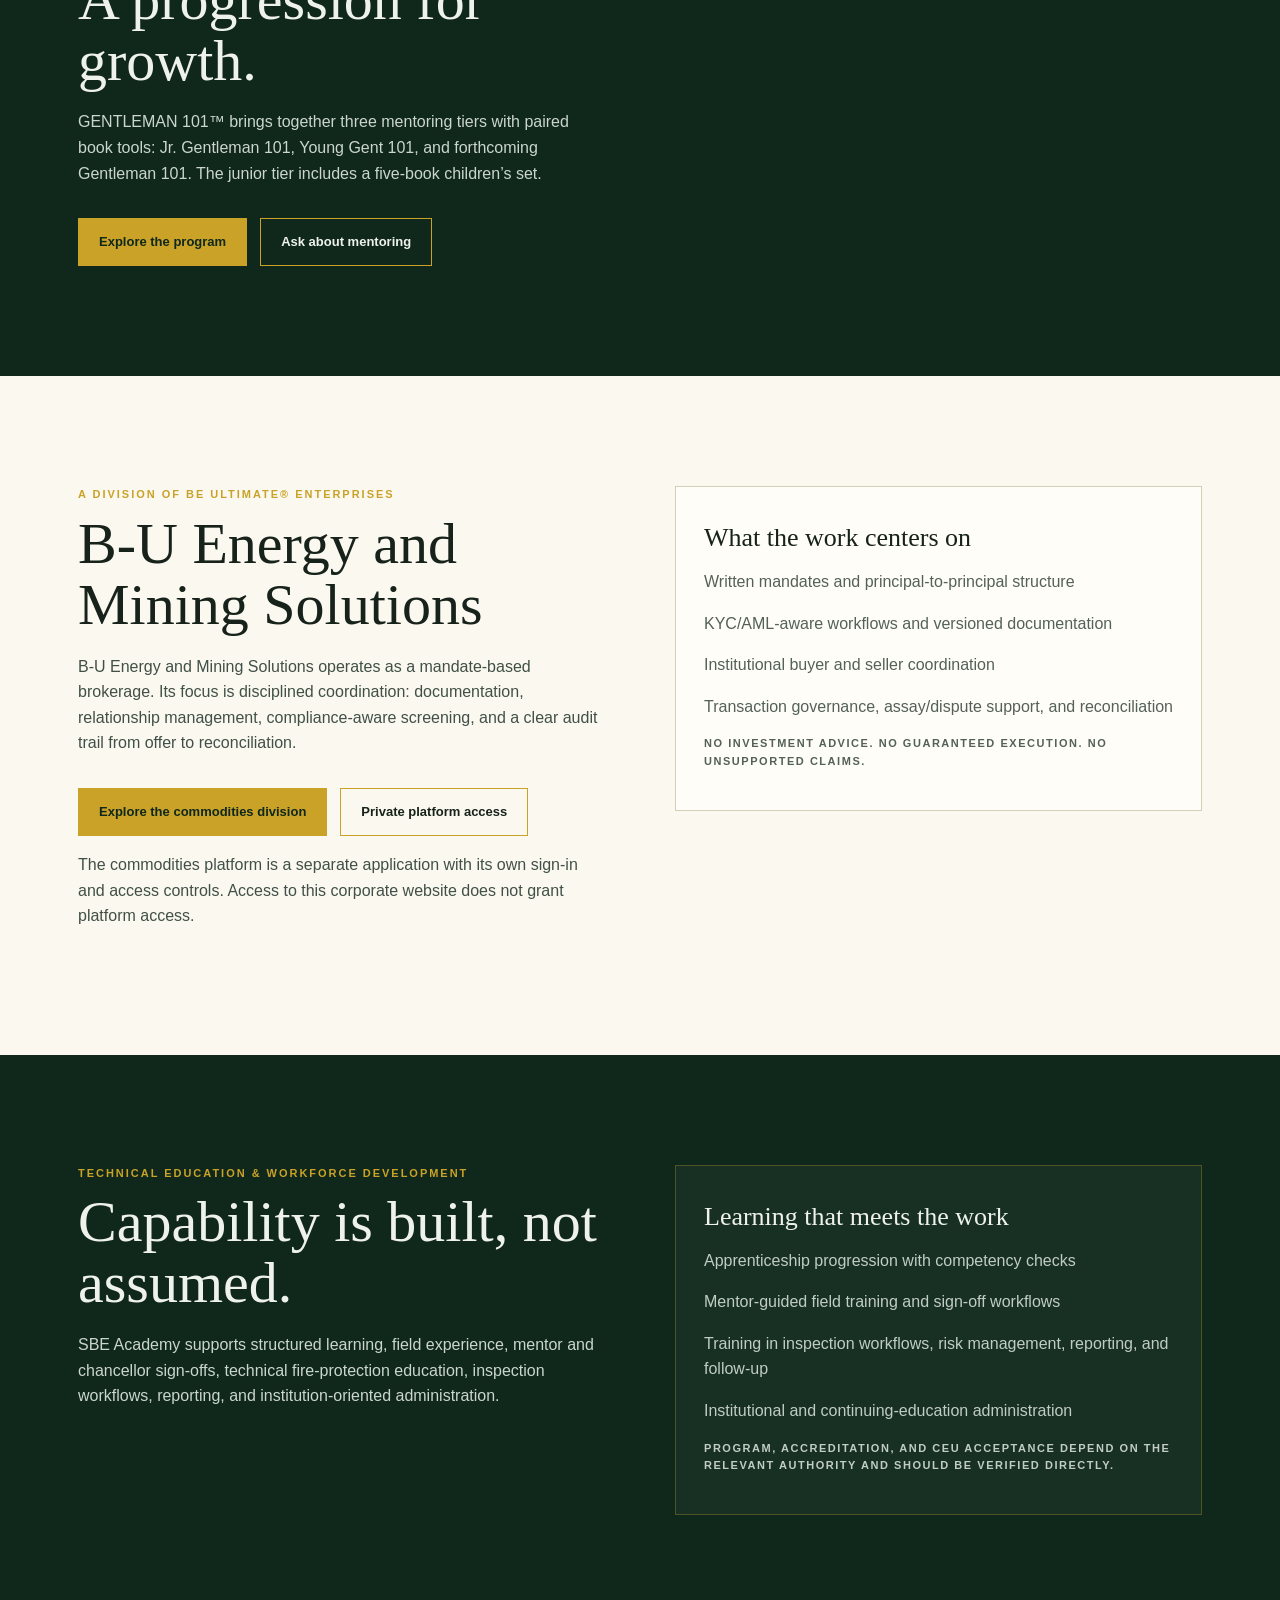
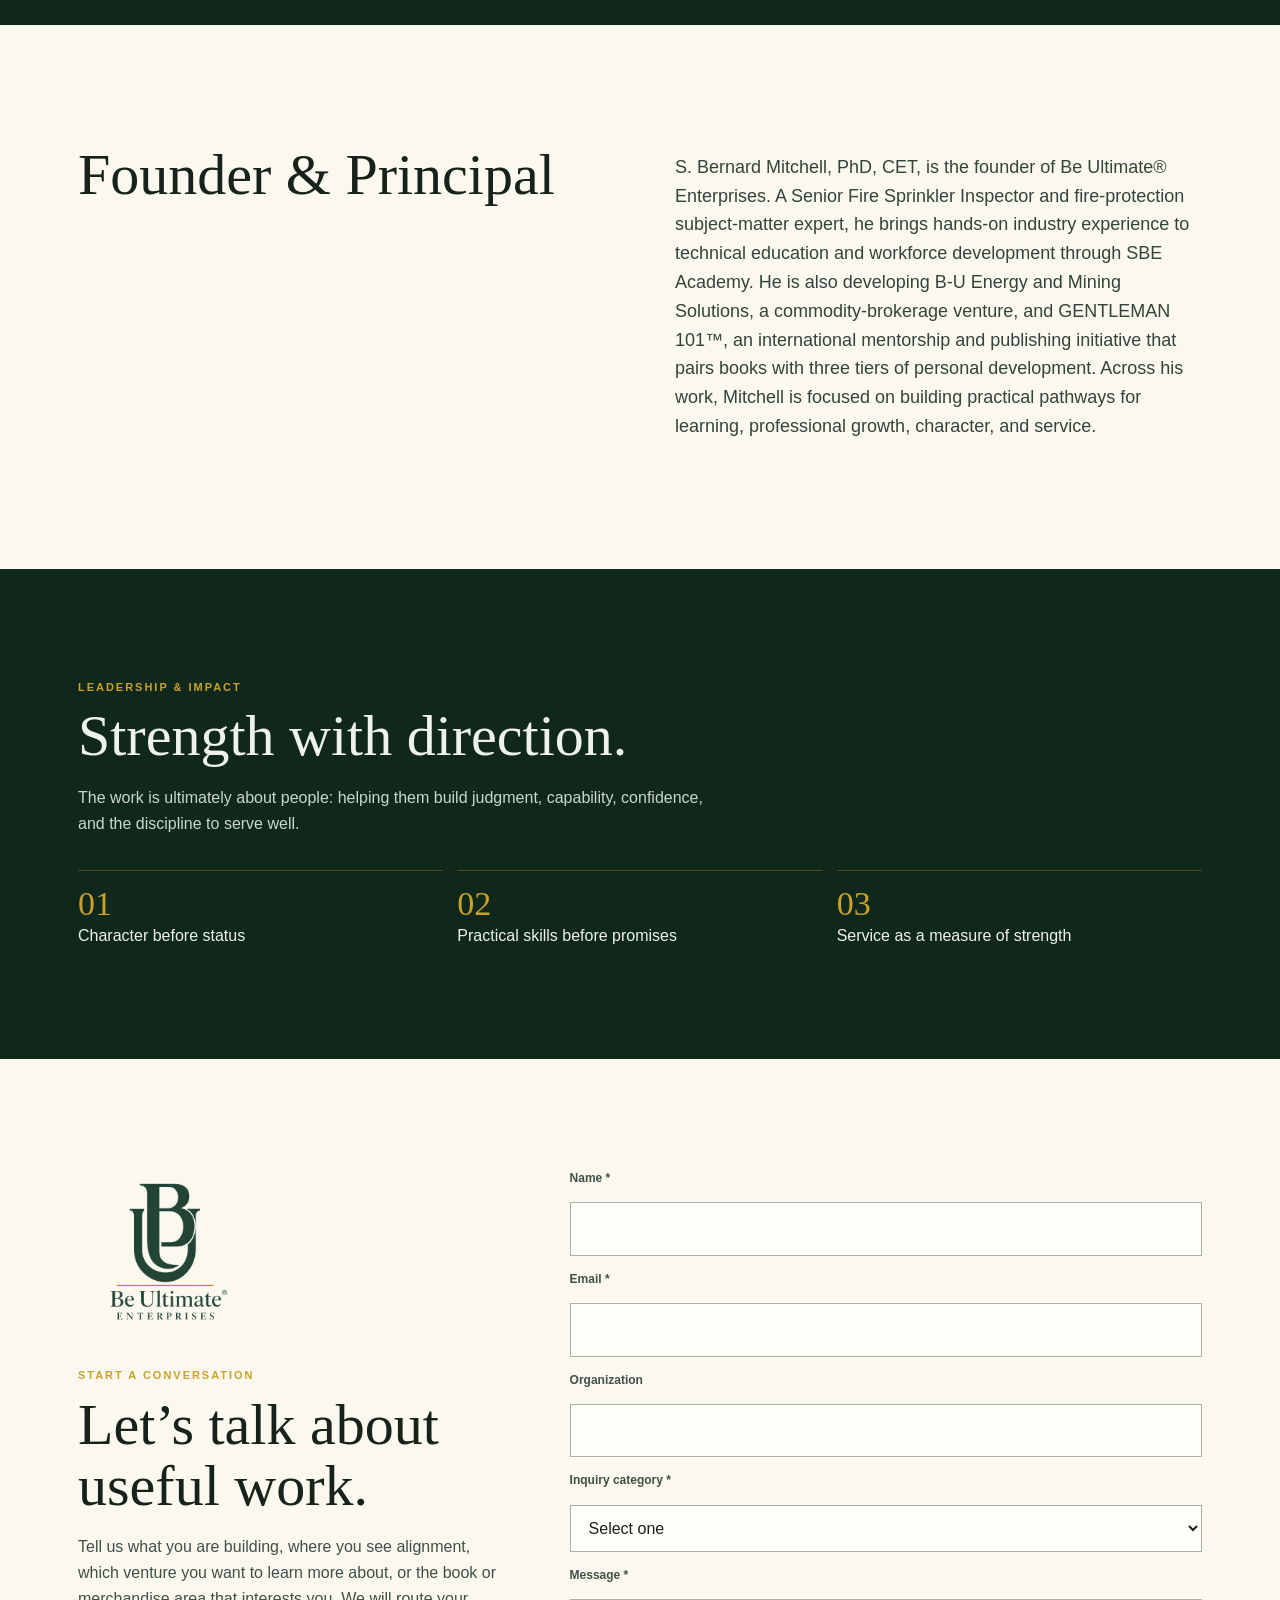
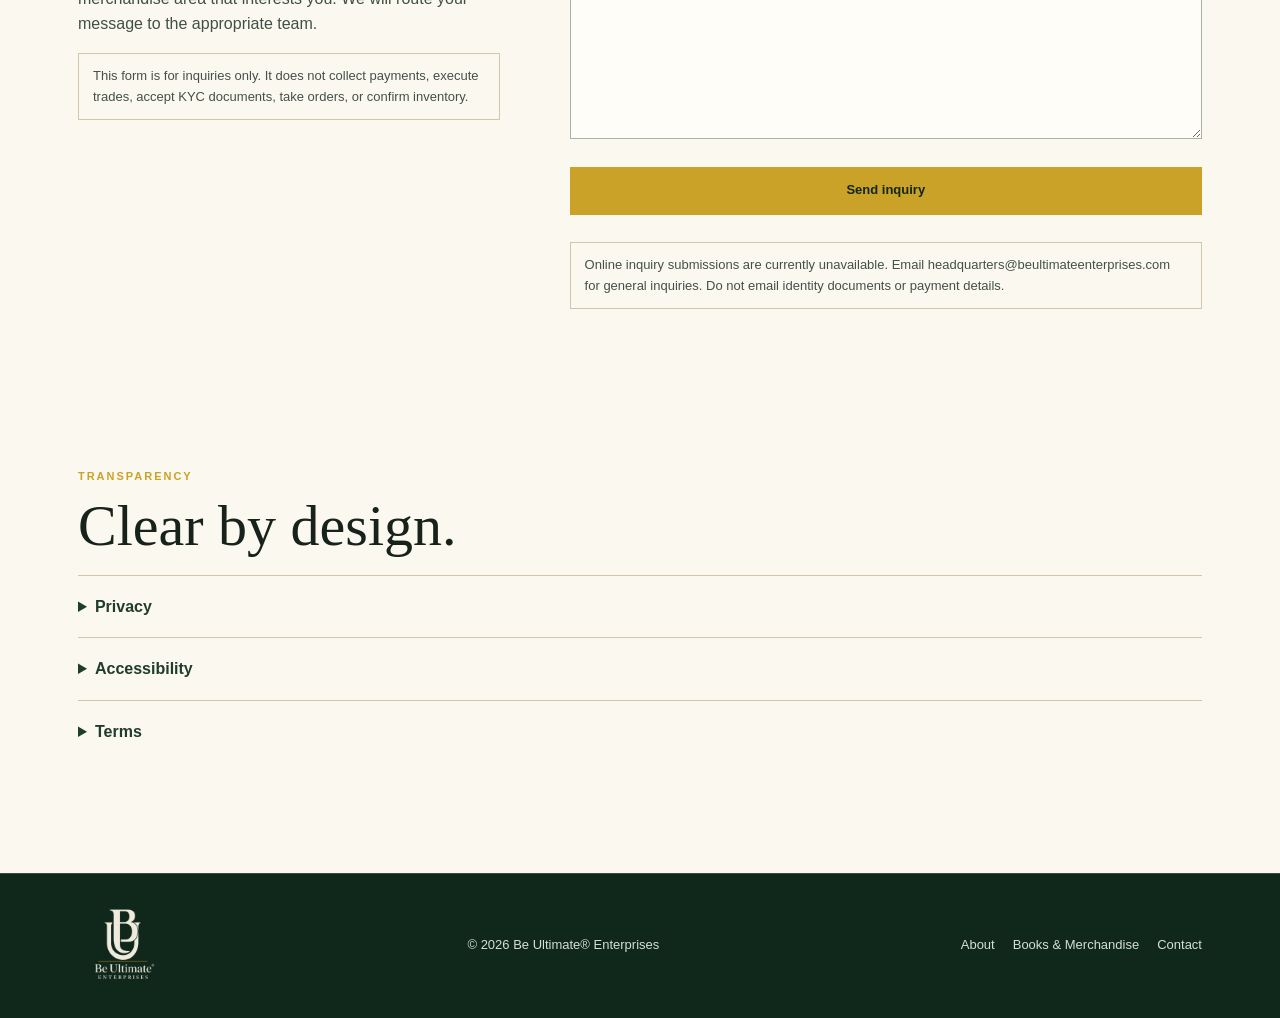
==== commit b7263ea1: "Clean up homepage contact notices" ====
--- a/index.html
+++ b/index.html
@@ -28,8 +28,8 @@
 <section id="academy" class="section"><div class="wrap split"><div><div class="eyebrow">Technical education & workforce development</div><h2>Capability is built, not assumed.</h2><p class="intro">SBE Academy supports structured learning, field experience, mentor and chancellor sign-offs, technical fire-protection education, inspection workflows, reporting, and institution-oriented administration.</p></div><div class="card"><h3>Learning that meets the work</h3><p>Apprenticeship progression with competency checks</p><p>Mentor-guided field training and sign-off workflows</p><p>Training in inspection workflows, risk management, reporting, and follow-up</p><p>Institutional and continuing-education administration</p><p class="tag">Program, accreditation, and CEU acceptance depend on the relevant authority and should be verified directly.</p></div></div></section>
 <section id="founder" class="section light"><div class="wrap split"><div><h2>Founder &amp; Principal</h2></div><div class="bio"><p>S. Bernard Mitchell, PhD, CET, is the founder of Be Ultimate® Enterprises. A Senior Fire Sprinkler Inspector and fire-protection subject-matter expert, he brings hands-on industry experience to technical education and workforce development through SBE Academy. He is also developing B-U Energy and Mining Solutions, a commodity-brokerage venture, and GENTLEMAN 101™, an international mentorship and publishing initiative that pairs books with three tiers of personal development. Across his work, Mitchell is focused on building practical pathways for learning, professional growth, character, and service.</p></div></div></section>
 <section id="impact" class="section"><div class="wrap"><div class="eyebrow">Leadership & impact</div><h2>Strength with direction.</h2><p class="intro">The work is ultimately about people: helping them build judgment, capability, confidence, and the discipline to serve well.</p><div class="statrow"><div class="stat"><b>01</b><span>Character before status</span></div><div class="stat"><b>02</b><span>Practical skills before promises</span></div><div class="stat"><b>03</b><span>Service as a measure of strength</span></div></div></div></section>
-<section id="contact" class="section light"><div class="wrap contact"><div><figure class="identity-lockup identity-lockup--contact"><img src="assets/be-ultimate-enterprises-dark.png" alt="Be Ultimate® Enterprises official logo"></figure><div class="eyebrow">Start a conversation</div><h2>Let’s talk about useful work.</h2><p class="intro">Tell us what you are building, where you see alignment, which venture you want to learn more about, or the book or merchandise area that interests you. We will route your message to the appropriate team.</p><div class="notice">This form is for inquiries only. It does not collect payments, execute trades, accept KYC documents, take orders, or confirm inventory.</div></div><form id="contactForm" class="form"><label for="name">Name *</label><input id="name" name="name" maxlength="120" required autocomplete="name"><label for="email">Email *</label><input id="email" name="email" type="email" maxlength="200" required autocomplete="email"><label for="organization">Organization</label><input id="organization" name="organization" maxlength="160" autocomplete="organization"><label for="category">Inquiry category *</label><select id="category" name="category" required><option value="">Select one</option><option>Books &amp; Merchandise</option><option>Enterprise Partnership</option><option>Energy &amp; Mining</option><option>SBE Academy</option><option>Mentorship &amp; Youth Development</option><option>General</option></select><label for="message">Message *</label><textarea id="message" name="message" required minlength="20" maxlength="4000"></textarea><input class="hp" name="website" tabindex="-1" autocomplete="off"><div id="turnstile-container"></div><button class="btn primary" type="submit" disabled>Send inquiry</button><p class="notice" id="setupNotice">Online submissions are not enabled in this review version. Email <a href="mailto:headquarters@beultimateenterprises.com">headquarters@beultimateenterprises.com</a> for general inquiries. Do not email identity documents or payment details.</p><div id="formStatus" class="status" role="status" aria-live="polite"></div></form></div></section>
-<section class="section legal light"><div class="wrap"><div class="eyebrow">Transparency</div><h2>Clear by design.</h2><details><summary>Privacy</summary><p>We use inquiry details only to respond to your request and route it within Be Ultimate® Enterprises. We do not invite sensitive documents through this form. A production deployment should replace this placeholder with counsel-reviewed privacy language.</p></details><details><summary>Accessibility</summary><p>This site is designed for keyboard navigation, semantic headings, visible focus, responsive layouts, and reduced motion. If you encounter an access barrier, contact us through the form and describe the issue.</p></details><details><summary>Terms</summary><p>Content is informational and does not constitute investment advice, an offer, a guarantee, accreditation, licensing representation, or a promise of performance, a purchase offer, or a promise of stock or fulfillment.</p></details></div></section>
+<section id="contact" class="section light"><div class="wrap contact"><div><figure class="identity-lockup identity-lockup--contact"><img src="assets/be-ultimate-enterprises-dark.png" alt="Be Ultimate® Enterprises official logo"></figure><div class="eyebrow">Start a conversation</div><h2>Let’s talk about useful work.</h2><p class="intro">Tell us what you are building, where you see alignment, which venture you want to learn more about, or the book or merchandise area that interests you. We will route your message to the appropriate team.</p><div class="notice">This form is for inquiries only. It does not collect payments, execute trades, accept KYC documents, take orders, or confirm inventory.</div></div><form id="contactForm" class="form"><label for="name">Name *</label><input id="name" name="name" maxlength="120" required autocomplete="name"><label for="email">Email *</label><input id="email" name="email" type="email" maxlength="200" required autocomplete="email"><label for="organization">Organization</label><input id="organization" name="organization" maxlength="160" autocomplete="organization"><label for="category">Inquiry category *</label><select id="category" name="category" required><option value="">Select one</option><option>Books &amp; Merchandise</option><option>Enterprise Partnership</option><option>Energy &amp; Mining</option><option>SBE Academy</option><option>Mentorship &amp; Youth Development</option><option>General</option></select><label for="message">Message *</label><textarea id="message" name="message" required minlength="20" maxlength="4000"></textarea><input class="hp" name="website" tabindex="-1" autocomplete="off"><div id="turnstile-container"></div><button class="btn primary" type="submit" disabled>Send inquiry</button><p class="notice" id="setupNotice">Online inquiry submissions are currently unavailable. Email <a href="mailto:headquarters@beultimateenterprises.com">headquarters@beultimateenterprises.com</a> for general inquiries. Do not email identity documents or payment details.</p><div id="formStatus" class="status" role="status" aria-live="polite"></div></form></div></section>
+<section class="section legal light"><div class="wrap"><div class="eyebrow">Transparency</div><h2>Clear by design.</h2><details><summary>Privacy</summary><p>We use inquiry details only to respond to your request and route it within Be Ultimate® Enterprises. We do not invite sensitive documents through this form.</p></details><details><summary>Accessibility</summary><p>This site is designed for keyboard navigation, semantic headings, visible focus, responsive layouts, and reduced motion. If you encounter an access barrier, contact us through the form and describe the issue.</p></details><details><summary>Terms</summary><p>Content is informational and does not constitute investment advice, an offer, a guarantee, accreditation, licensing representation, or a promise of performance, a purchase offer, or a promise of stock or fulfillment.</p></details></div></section>
 </main><footer class="footer"><div class="wrap footgrid"><img class="footer-logo" src="assets/be-ultimate-enterprises-light.png" alt="Be Ultimate® Enterprises official logo"><span>© 2026 Be Ultimate® Enterprises</span><span class="smalllinks"><a href="#about">About</a><a href="#books-merchandise">Books &amp; Merchandise</a><a href="#contact">Contact</a></span></div></footer>
 <script>
 const menu=document.querySelector('.menu'), links=document.querySelector('.navlinks');menu.addEventListener('click',()=>{const open=links.classList.toggle('open');menu.setAttribute('aria-expanded',open)});links.querySelectorAll('a').forEach(a=>a.addEventListener('click',()=>{links.classList.remove('open');menu.setAttribute('aria-expanded','false')}));
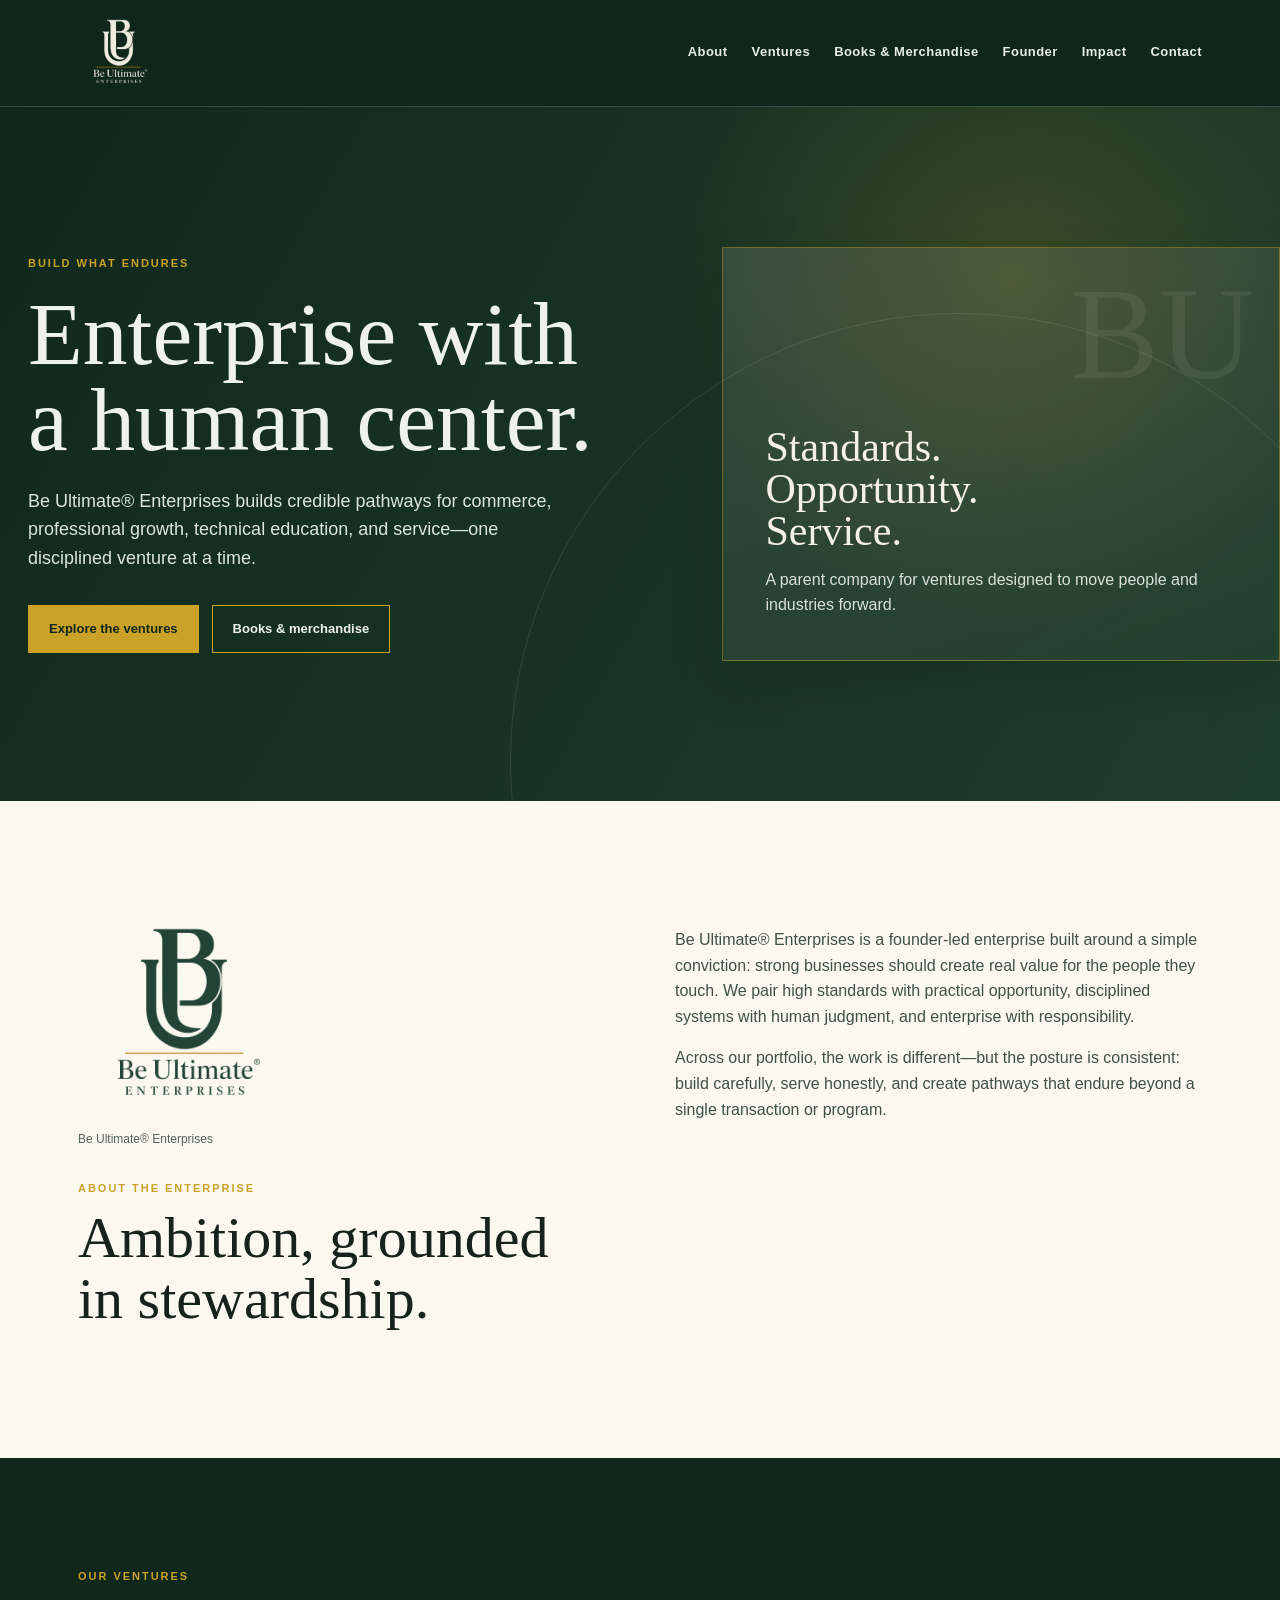
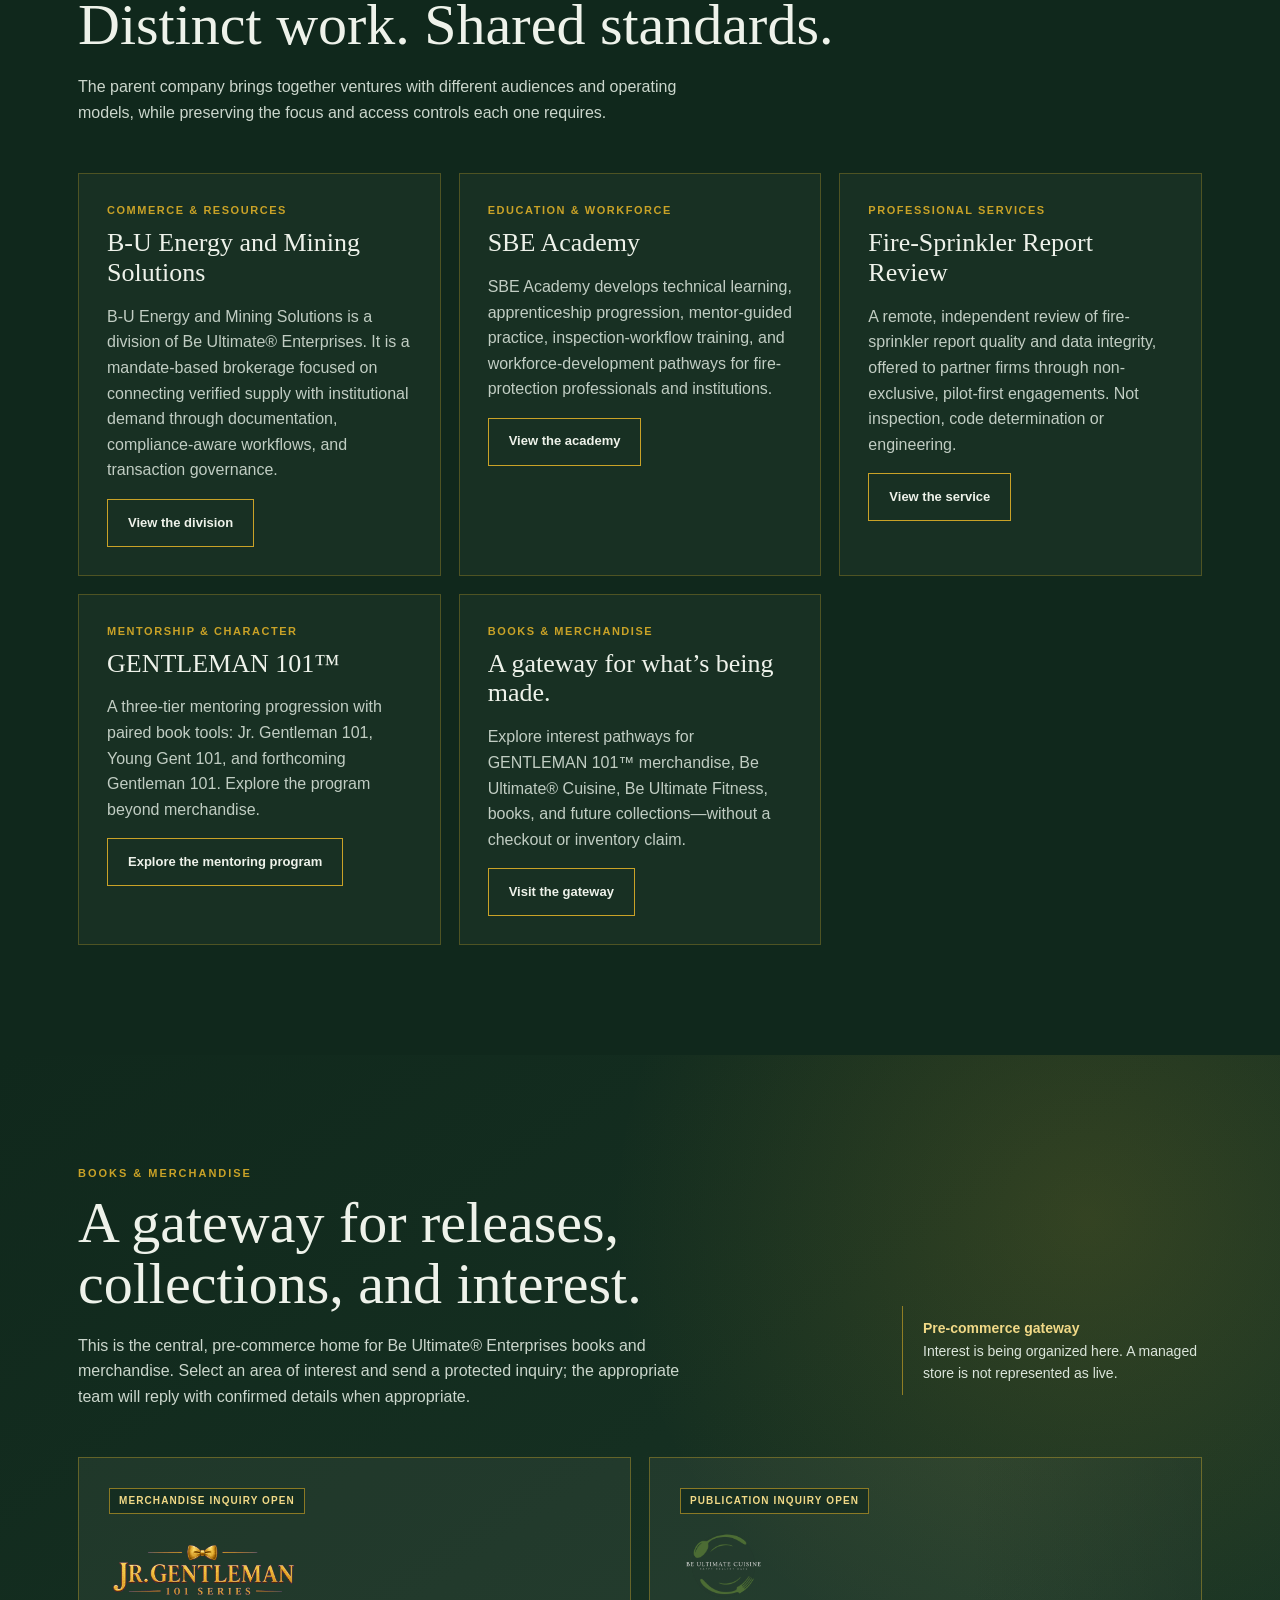
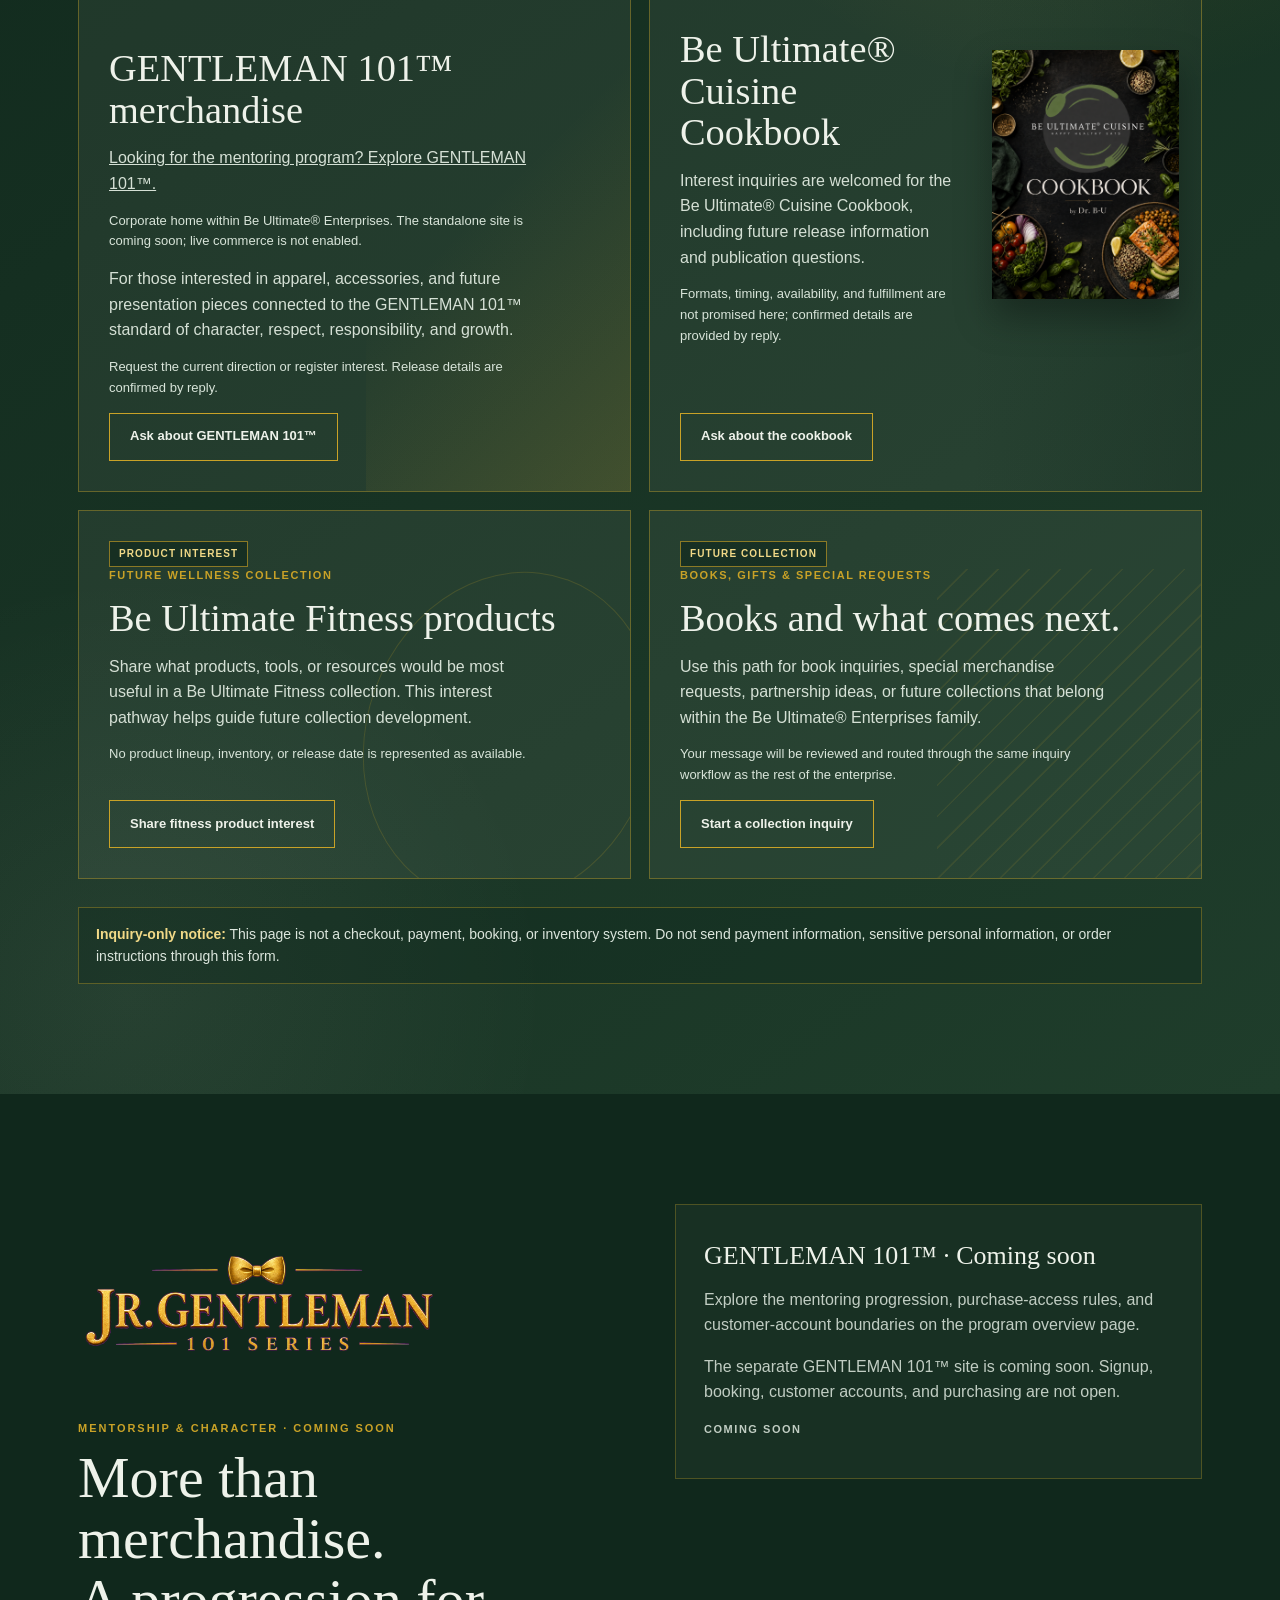
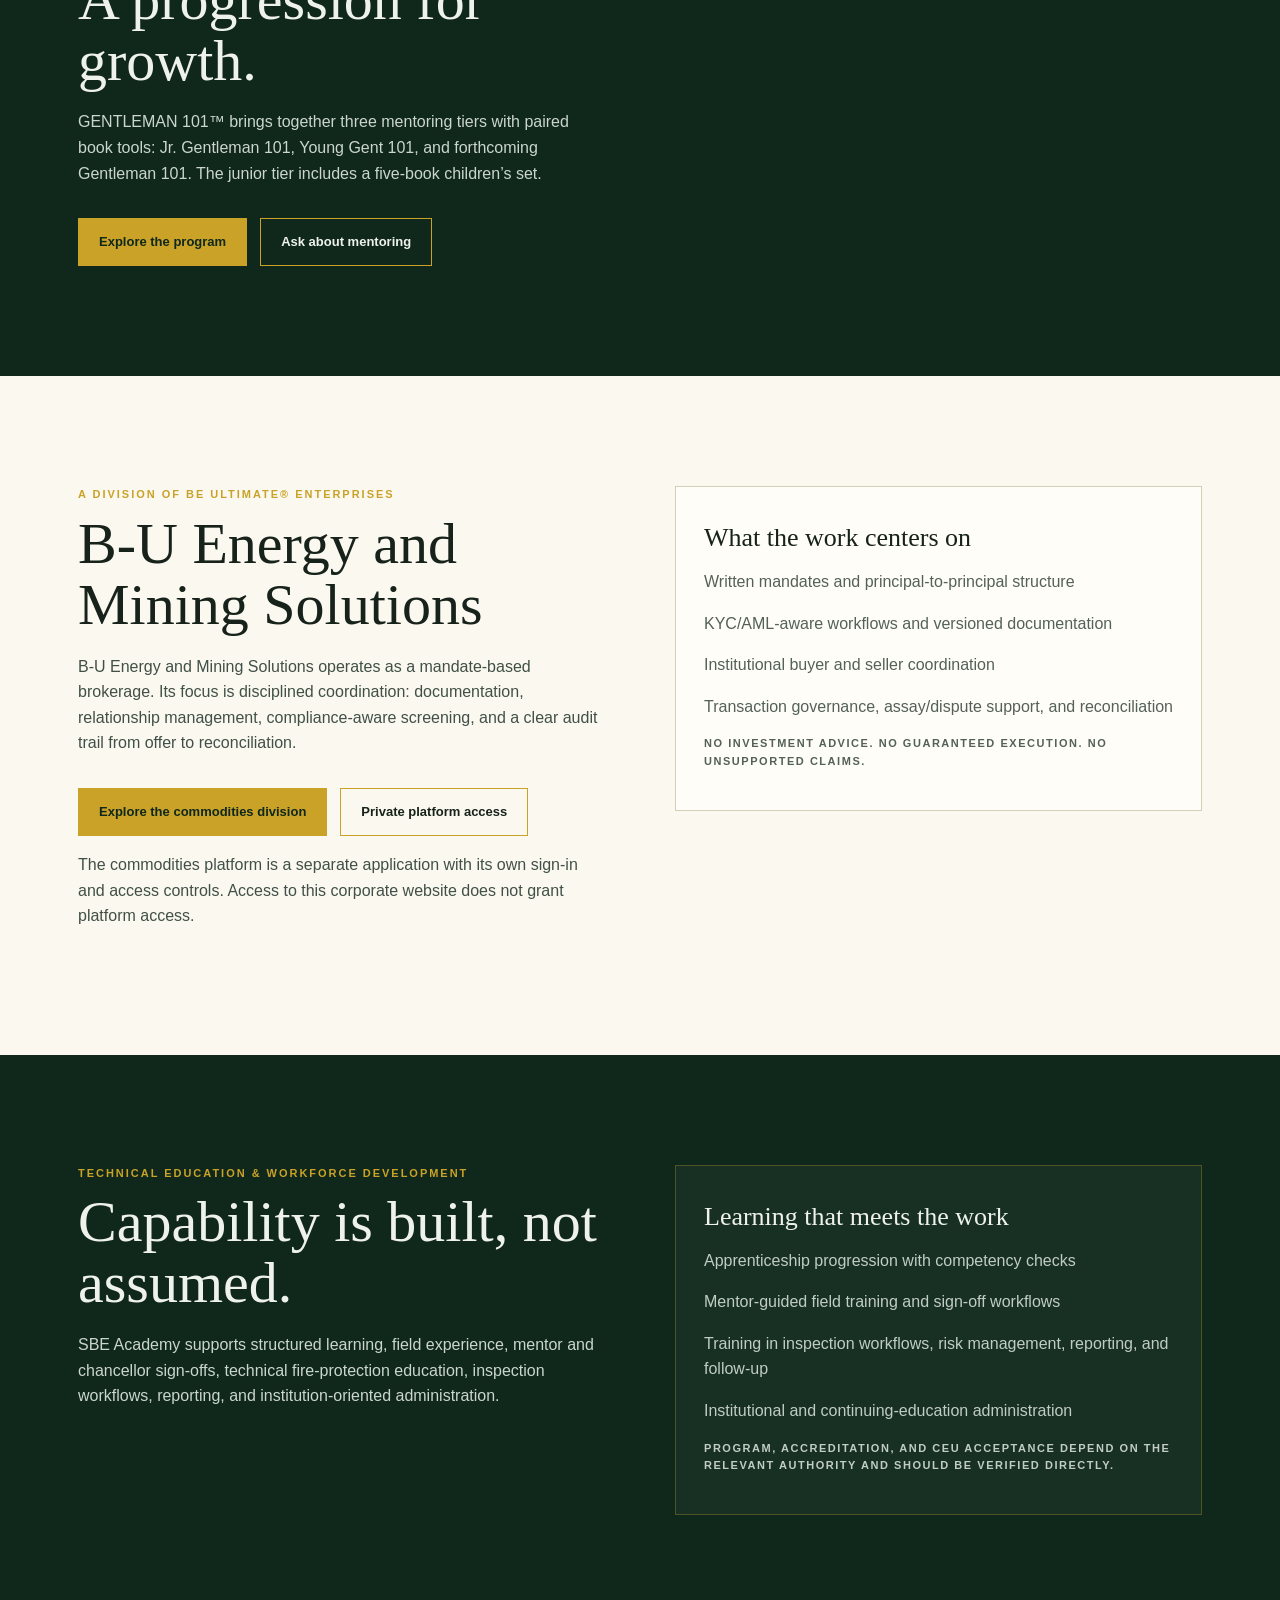
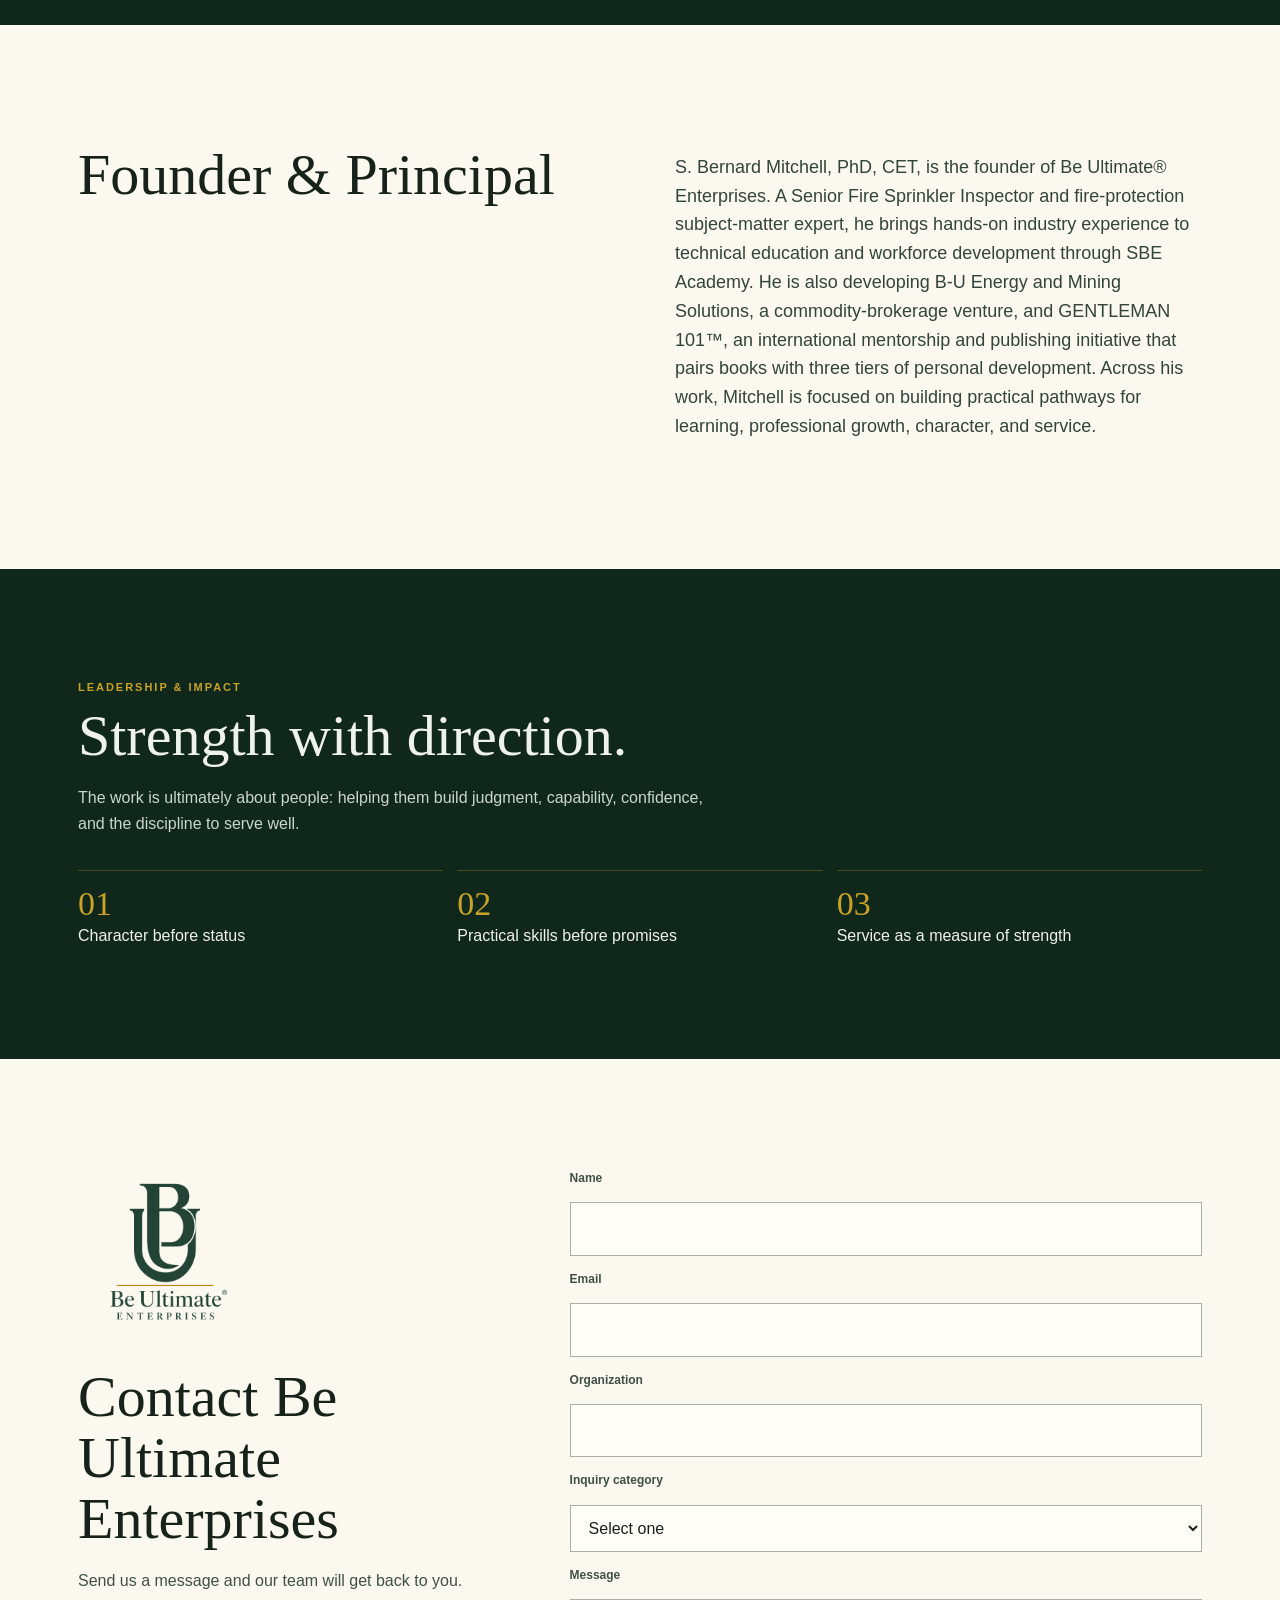
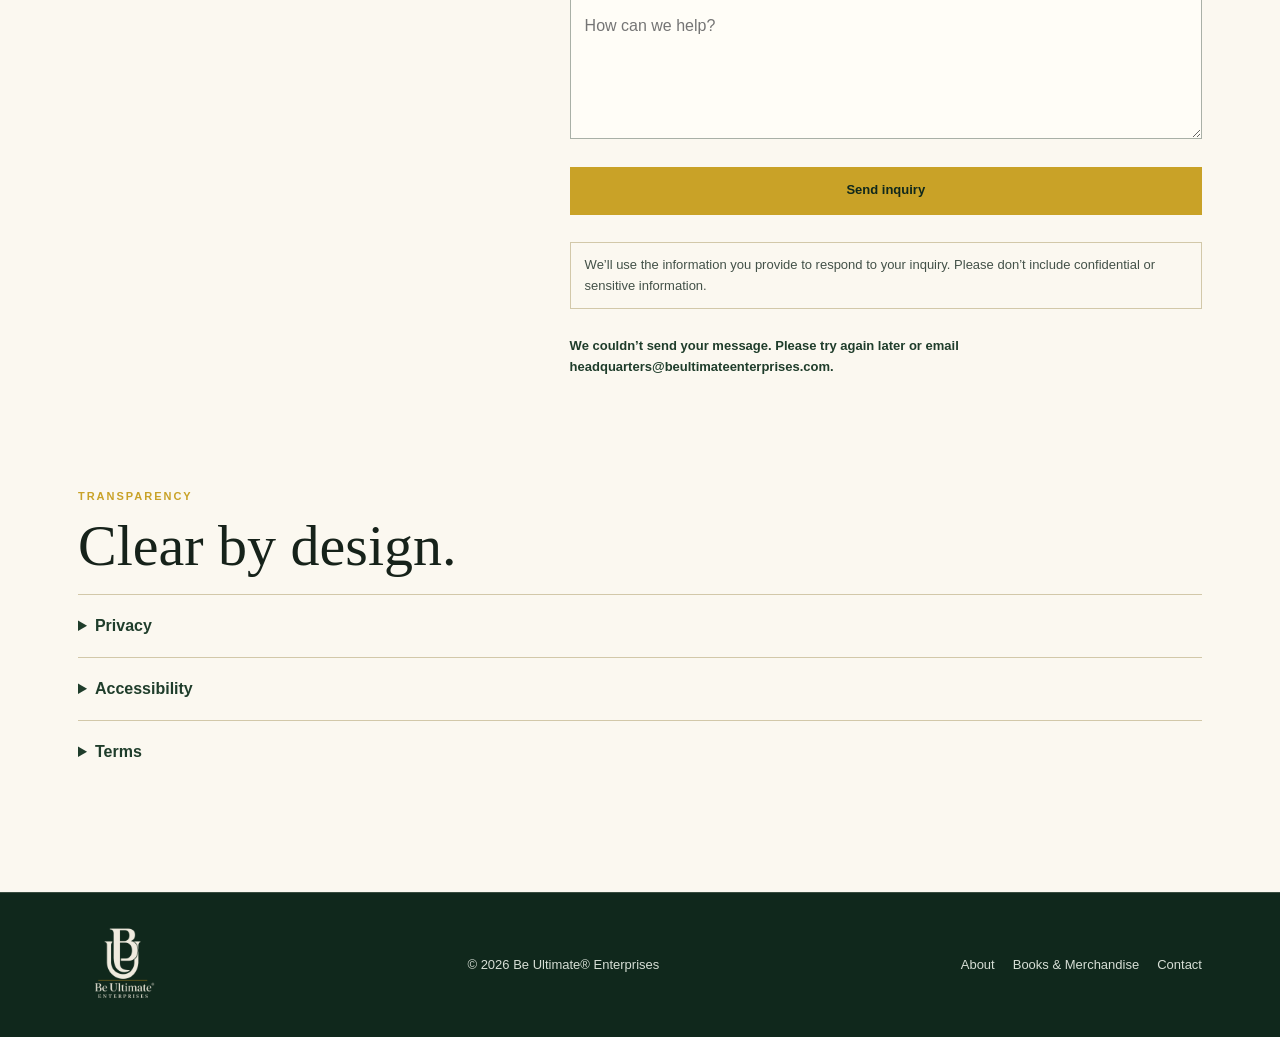
==== commit bbead88d: "Activate approved secure HQ inquiry form" ====
--- a/index.html
+++ b/index.html
@@ -2,12 +2,13 @@
 <html lang="en">
 <head>
 <meta charset="utf-8"><meta name="viewport" content="width=device-width,initial-scale=1">
-<title>Be Ultimate® Enterprises | Ventures, Books &amp; Merchandise</title>
-<meta name="description" content="Be Ultimate® Enterprises Books &amp; Merchandise gateway for GENTLEMAN 101™, Be Ultimate® Cuisine, Be Ultimate Fitness, books, and future collections.">
+<title>Be Ultimate® Enterprises | Education, Services & Ventures</title>
+<meta name="description" content="Be Ultimate® Enterprises is a founder-led parent company spanning fire-protection learning and report review, mandate-based energy and mining brokerage, GENTLEMAN 101™ mentorship, and books and merchandise interest pathways.">
+<link rel="canonical" href="https://beultimateenterprises.com/">
 <meta property="og:title" content="Be Ultimate® Enterprises | Books &amp; Merchandise"><meta property="og:description" content="A pre-commerce gateway for releases, collections, and merchandise inquiries.">
 <link rel="icon" href="data:image/svg+xml,%3Csvg xmlns='http://www.w3.org/2000/svg' viewBox='0 0 100 100'%3E%3Crect width='100' height='100' fill='%231F3D2B'/%3E%3Ctext x='50' y='64' text-anchor='middle' fill='%23F5F1E6' font-size='52' font-family='serif'%3EB%3C/text%3E%3C/svg%3E">
 <style>
-:root{--evergreen:#1f3d2b;--evergreen-deep:#10281c;--evergreen-ink:#173425;--gold:#c9a227;--ivory:#f5f1e6;--paper:#fbf8f0;--ink:#16221a;--text:#eef2ea;--line:rgba(201,162,39,.30);--max:1180px;--shadow:0 20px 48px rgba(9,22,15,.17)}*{box-sizing:border-box}html{scroll-behavior:smooth}body{margin:0;background:var(--evergreen-deep);color:var(--text);font:16px/1.6 Arial,sans-serif}a{color:inherit;text-decoration:none}button,input,select,textarea{font:inherit}button{cursor:pointer}.skip{position:absolute;left:-9999px}.skip:focus{left:16px;top:16px;z-index:20;background:var(--gold);color:var(--ink);padding:10px 14px;font-weight:700}.wrap{max-width:var(--max);margin:auto;padding:0 28px}.nav-shell{position:sticky;top:0;z-index:10;background:rgba(16,40,28,.97);backdrop-filter:blur(12px);border-bottom:1px solid rgba(245,241,230,.18)}.nav{height:106px;display:flex;align-items:center;justify-content:space-between}.brand{display:inline-flex;align-items:center;flex:0 0 auto}.brand-logo{display:block;width:80px;height:80px;object-fit:contain}.navlinks{display:flex;gap:24px;color:#e6ede4;font-size:13px;font-weight:700;letter-spacing:.035em}.navlinks a{padding:7px 0;border-bottom:1px solid transparent}.navlinks a:hover,.navlinks a:focus{border-color:var(--gold);color:var(--ivory)}.menu{display:none;background:none;border:1px solid rgba(245,241,230,.35);color:var(--ivory);padding:8px 11px}.hero{min-height:694px;display:grid;grid-template-columns:1.08fr .92fr;align-items:center;gap:68px;background:radial-gradient(circle at 79% 25%,rgba(201,162,39,.18),transparent 31%),linear-gradient(120deg,var(--evergreen-deep),var(--evergreen));position:relative;overflow:hidden}.hero:after{content:'';position:absolute;right:-10vw;bottom:-32vw;width:70vw;height:70vw;border:1px solid rgba(245,241,230,.10);border-radius:50%;pointer-events:none}.hero-copy,.hero-card{position:relative;z-index:1}.eyebrow{color:var(--gold);letter-spacing:.18em;text-transform:uppercase;font-size:11px;font-weight:700}.hero h1{font:clamp(52px,7vw,92px)/.96 Georgia,serif;font-weight:400;margin:18px 0 24px;max-width:700px}.hero p{max-width:550px;color:#dce5dc;font-size:18px}.actions{display:flex;gap:13px;margin-top:32px;flex-wrap:wrap}.btn{display:inline-flex;align-items:center;justify-content:center;min-height:48px;padding:0 20px;border:1px solid var(--gold);color:inherit;background:transparent;font-weight:700;font-size:13px;transition:transform .16s ease,background-color .16s ease,color .16s ease}.btn.primary{background:var(--gold);color:var(--evergreen-deep)}.btn:hover,.btn:focus{transform:translateY(-2px);background:rgba(201,162,39,.14)}.btn.primary:hover,.btn.primary:focus{background:#dfbd4d}.hero-card{min-height:414px;border:1px solid rgba(201,162,39,.42);background:linear-gradient(150deg,rgba(245,241,230,.12),rgba(245,241,230,.025));padding:42px;display:flex;flex-direction:column;justify-content:flex-end;box-shadow:var(--shadow)}.hero-card:before{content:'BU';position:absolute;top:20px;right:25px;font:132px/1 Georgia,serif;color:rgba(245,241,230,.08)}.hero-card strong{font:42px/1 Georgia,serif;color:var(--ivory);font-weight:400}.hero-card span{color:#d9e1d8;margin-top:15px}.section{padding:110px 0}.section.light{background:var(--paper);color:var(--ink)}.section h2{font:clamp(36px,5vw,58px)/1.05 Georgia,serif;font-weight:400;margin:10px 0 18px}.intro{max-width:640px;color:#cbd6cc}.light .intro{color:#405047}.grid{display:grid;grid-template-columns:repeat(3,1fr);gap:18px;margin-top:48px}.card{border:1px solid var(--line);padding:28px;background:rgba(245,241,230,.035);min-height:230px}.light .card{border-color:#d5cfba;background:#fffdf7}.card h3{font:26px/1.15 Georgia,serif;font-weight:400;margin:8px 0 14px}.card p{color:#c1cdc3}.light .card p{color:#536159}.tag{color:var(--gold);font-size:11px;letter-spacing:.14em;text-transform:uppercase;font-weight:700}.split{display:grid;grid-template-columns:1fr 1fr;gap:70px;align-items:start}.quote{border-left:2px solid var(--gold);padding:10px 0 10px 26px;font:28px/1.25 Georgia,serif;color:var(--evergreen)}.bio{font-size:18px;color:#33443a}.bio strong{color:var(--evergreen)}.statrow{display:grid;grid-template-columns:repeat(3,1fr);gap:14px;margin-top:34px}.stat{border-top:1px solid var(--line);padding-top:14px}.stat b{display:block;color:var(--gold);font:34px Georgia,serif}.identity-lockup{margin:0 0 32px;padding:0;max-width:210px}.identity-lockup img{display:block;width:100%;height:auto;object-fit:contain}.identity-lockup figcaption{margin-top:10px;color:#536159;font-size:12px;line-height:1.45}.identity-lockup--contact{max-width:172px;margin-bottom:26px}.contact{display:grid;grid-template-columns:.8fr 1.2fr;gap:70px}.form{display:grid;gap:14px}.form label{font-size:12px;color:#405047;font-weight:700}.form input,.form select,.form textarea{width:100%;background:#fffdf7;border:1px solid #a9b0a7;color:var(--ink);padding:13px 14px;border-radius:0}.form textarea{min-height:140px;resize:vertical}.form .hp{display:none}.notice{padding:12px 14px;border:1px solid #d2c8a9;color:#435148;font-size:13px}.status{min-height:22px;color:var(--evergreen);font-size:13px;font-weight:700}.legal{padding-top:0}.legal details{border-top:1px solid #d2c8a9;padding:18px 0}.legal summary{cursor:pointer;color:var(--evergreen);font-weight:700}.footer{background:var(--evergreen-deep);border-top:1px solid rgba(245,241,230,.18);padding:28px 0;color:#d6ded5;font-size:13px}.footgrid{display:flex;align-items:center;justify-content:space-between;gap:24px;flex-wrap:wrap}.footer-logo{display:block;width:88px;height:88px;object-fit:contain}.smalllinks{display:flex;gap:18px}.smalllinks a:hover,.smalllinks a:focus{color:var(--gold)}:focus-visible{outline:2px solid var(--gold);outline-offset:3px}@media(max-width:820px){.wrap{padding:0 20px}.nav{height:90px}.brand-logo{width:66px;height:66px}.navlinks{display:none}.menu{display:block}.navlinks.open{display:flex;position:absolute;top:90px;left:0;right:0;padding:18px 28px;background:var(--evergreen-deep);flex-direction:column;border-bottom:1px solid rgba(245,241,230,.18)}.hero{grid-template-columns:1fr;padding:82px 0;min-height:auto;gap:36px}.hero-card{min-height:280px;padding:30px}.hero-card strong{font-size:35px}.grid,.split,.contact{grid-template-columns:1fr}.section{padding:76px 0}.statrow{grid-template-columns:1fr}.identity-lockup{max-width:180px}.footer-logo{width:72px;height:72px}}@media(prefers-reduced-motion:reduce){html{scroll-behavior:auto}*,*:before,*:after{transition:none!important;animation:none!important}}
+:root{--evergreen:#1f3d2b;--evergreen-deep:#10281c;--evergreen-ink:#173425;--gold:#c9a227;--ivory:#f5f1e6;--paper:#fbf8f0;--ink:#16221a;--text:#eef2ea;--line:rgba(201,162,39,.30);--max:1180px;--shadow:0 20px 48px rgba(9,22,15,.17)}*{box-sizing:border-box}html{scroll-behavior:smooth}body{margin:0;background:var(--evergreen-deep);color:var(--text);font:16px/1.6 Arial,sans-serif}a{color:inherit;text-decoration:none}button,input,select,textarea{font:inherit}button{cursor:pointer}.skip{position:absolute;left:-9999px}.skip:focus{left:16px;top:16px;z-index:20;background:var(--gold);color:var(--ink);padding:10px 14px;font-weight:700}.wrap{max-width:var(--max);margin:auto;padding:0 28px}.nav-shell{position:sticky;top:0;z-index:10;background:rgba(16,40,28,.97);backdrop-filter:blur(12px);border-bottom:1px solid rgba(245,241,230,.18)}.nav{height:106px;display:flex;align-items:center;justify-content:space-between}.brand{display:inline-flex;align-items:center;flex:0 0 auto}.brand-logo{display:block;width:80px;height:80px;object-fit:contain}.navlinks{display:flex;gap:24px;color:#e6ede4;font-size:13px;font-weight:700;letter-spacing:.035em}.navlinks a{padding:7px 0;border-bottom:1px solid transparent}.navlinks a:hover,.navlinks a:focus{border-color:var(--gold);color:var(--ivory)}.menu{display:none;background:none;border:1px solid rgba(245,241,230,.35);color:var(--ivory);padding:8px 11px}.hero{min-height:694px;display:grid;grid-template-columns:1.08fr .92fr;align-items:center;gap:68px;background:radial-gradient(circle at 79% 25%,rgba(201,162,39,.18),transparent 31%),linear-gradient(120deg,var(--evergreen-deep),var(--evergreen));position:relative;overflow:hidden}.hero:after{content:'';position:absolute;right:-10vw;bottom:-32vw;width:70vw;height:70vw;border:1px solid rgba(245,241,230,.10);border-radius:50%;pointer-events:none}.hero-copy,.hero-card{position:relative;z-index:1}.eyebrow{color:var(--gold);letter-spacing:.18em;text-transform:uppercase;font-size:11px;font-weight:700}.hero h1{font:clamp(52px,7vw,92px)/.96 Georgia,serif;font-weight:400;margin:18px 0 24px;max-width:700px}.hero p{max-width:550px;color:#dce5dc;font-size:18px}.actions{display:flex;gap:13px;margin-top:32px;flex-wrap:wrap}.btn{display:inline-flex;align-items:center;justify-content:center;min-height:48px;padding:0 20px;border:1px solid var(--gold);color:inherit;background:transparent;font-weight:700;font-size:13px;transition:transform .16s ease,background-color .16s ease,color .16s ease}.btn.primary{background:var(--gold);color:var(--evergreen-deep)}.btn:hover,.btn:focus{transform:translateY(-2px);background:rgba(201,162,39,.14)}.btn.primary:hover,.btn.primary:focus{background:#dfbd4d}.hero-card{min-height:414px;border:1px solid rgba(201,162,39,.42);background:linear-gradient(150deg,rgba(245,241,230,.12),rgba(245,241,230,.025));padding:42px;display:flex;flex-direction:column;justify-content:flex-end;box-shadow:var(--shadow)}.hero-card:before{content:'BU';position:absolute;top:20px;right:25px;font:132px/1 Georgia,serif;color:rgba(245,241,230,.08)}.hero-card strong{font:42px/1 Georgia,serif;color:var(--ivory);font-weight:400}.hero-card span{color:#d9e1d8;margin-top:15px}.section{padding:110px 0}.section.light{background:var(--paper);color:var(--ink)}.section h2{font:clamp(36px,5vw,58px)/1.05 Georgia,serif;font-weight:400;margin:10px 0 18px}.intro{max-width:640px;color:#cbd6cc}.light .intro{color:#405047}.grid{display:grid;grid-template-columns:repeat(3,1fr);gap:18px;margin-top:48px}.card{border:1px solid var(--line);padding:28px;background:rgba(245,241,230,.035);min-height:230px}.light .card{border-color:#d5cfba;background:#fffdf7}.card h3{font:26px/1.15 Georgia,serif;font-weight:400;margin:8px 0 14px}.card p{color:#c1cdc3}.light .card p{color:#536159}.tag{color:var(--gold);font-size:11px;letter-spacing:.14em;text-transform:uppercase;font-weight:700}.split{display:grid;grid-template-columns:1fr 1fr;gap:70px;align-items:start}.quote{border-left:2px solid var(--gold);padding:10px 0 10px 26px;font:28px/1.25 Georgia,serif;color:var(--evergreen)}.bio{font-size:18px;color:#33443a}.bio strong{color:var(--evergreen)}.statrow{display:grid;grid-template-columns:repeat(3,1fr);gap:14px;margin-top:34px}.stat{border-top:1px solid var(--line);padding-top:14px}.stat b{display:block;color:var(--gold);font:34px Georgia,serif}.identity-lockup{margin:0 0 32px;padding:0;max-width:210px}.identity-lockup img{display:block;width:100%;height:auto;object-fit:contain}.identity-lockup figcaption{margin-top:10px;color:#536159;font-size:12px;line-height:1.45}.identity-lockup--contact{max-width:172px;margin-bottom:26px}.contact{display:grid;grid-template-columns:.8fr 1.2fr;gap:70px}.form{display:grid;gap:14px}.form label{font-size:12px;color:#405047;font-weight:700}.form input,.form select,.form textarea{width:100%;background:#fffdf7;border:1px solid #a9b0a7;color:var(--ink);padding:13px 14px;border-radius:0}.form textarea{min-height:140px;resize:vertical}.form .hp{position:absolute;left:-10000px;width:1px;height:1px;overflow:hidden}.notice{padding:12px 14px;border:1px solid #d2c8a9;color:#435148;font-size:13px}.status{min-height:22px;color:var(--evergreen);font-size:13px;font-weight:700}.legal{padding-top:0}.legal details{border-top:1px solid #d2c8a9;padding:18px 0}.legal summary{cursor:pointer;color:var(--evergreen);font-weight:700}.footer{background:var(--evergreen-deep);border-top:1px solid rgba(245,241,230,.18);padding:28px 0;color:#d6ded5;font-size:13px}.footgrid{display:flex;align-items:center;justify-content:space-between;gap:24px;flex-wrap:wrap}.footer-logo{display:block;width:88px;height:88px;object-fit:contain}.smalllinks{display:flex;gap:18px}.smalllinks a:hover,.smalllinks a:focus{color:var(--gold)}:focus-visible{outline:2px solid var(--gold);outline-offset:3px}@media(max-width:820px){.wrap{padding:0 20px}.nav{height:90px}.brand-logo{width:66px;height:66px}.navlinks{display:none}.menu{display:block}.navlinks.open{display:flex;position:absolute;top:90px;left:0;right:0;padding:18px 28px;background:var(--evergreen-deep);flex-direction:column;border-bottom:1px solid rgba(245,241,230,.18)}.hero{grid-template-columns:1fr;padding:82px 0;min-height:auto;gap:36px}.hero-card{min-height:280px;padding:30px}.hero-card strong{font-size:35px}.grid,.split,.contact{grid-template-columns:1fr}.section{padding:76px 0}.statrow{grid-template-columns:1fr}.identity-lockup{max-width:180px}.footer-logo{width:72px;height:72px}}@media(prefers-reduced-motion:reduce){html{scroll-behavior:auto}*,*:before,*:after{transition:none!important;animation:none!important}}
 
 /* Books & Merchandise gateway */
 .gateway{background:linear-gradient(145deg,#10281c,#1f3d2b);position:relative;overflow:hidden}.gateway:before{content:'';position:absolute;inset:0;background:radial-gradient(circle at 85% 10%,rgba(201,162,39,.17),transparent 26%),radial-gradient(circle at 10% 94%,rgba(245,241,230,.06),transparent 22%);pointer-events:none}.gateway .wrap{position:relative}.gateway-head{display:grid;grid-template-columns:1fr 300px;gap:42px;align-items:end}.gateway-head .intro{margin:0}.gateway-note{border-left:1px solid rgba(201,162,39,.65);padding:11px 0 11px 20px;color:#dbe5db;font-size:14px}.gateway-note strong{color:#f1d987}.merch-grid{display:grid;grid-template-columns:repeat(2,1fr);gap:18px;margin-top:48px}.merch-card{position:relative;display:flex;min-height:368px;overflow:hidden;border:1px solid rgba(201,162,39,.40);background:rgba(245,241,230,.055)}.merch-card__body{position:relative;z-index:1;display:flex;flex:1;flex-direction:column;padding:30px}.merch-card h3{font:clamp(28px,3vw,40px)/1.08 Georgia,serif;font-weight:400;margin:14px 0}.merch-card p{color:#d5e0d5;margin:0 0 14px;max-width:430px}.merch-card .btn{align-self:flex-start;margin-top:auto}.merch-status{display:inline-flex;align-items:center;align-self:flex-start;min-height:26px;border:1px solid rgba(201,162,39,.65);padding:3px 9px;color:#f1d987;background:rgba(16,40,28,.62);font-size:10px;font-weight:700;letter-spacing:.11em;text-transform:uppercase}.merch-logo{display:block;object-fit:contain;object-position:left center;width:100%;height:106px;margin:8px 0 6px}.merch-logo--cuisine{height:87px;max-width:230px}.merch-foot{font-size:13px!important;color:#d8e4d9!important}.merch-card--cookbook{min-height:450px}.merch-card--cookbook .merch-card__body{padding-right:44%}.cookbook-art{position:absolute;right:0;top:0;bottom:0;width:42%;display:flex;align-items:center;justify-content:center;padding:22px;background:linear-gradient(90deg,transparent,rgba(16,40,28,.32))}.cookbook-art img{display:block;width:100%;height:100%;max-height:405px;object-fit:contain;filter:drop-shadow(0 18px 18px rgba(0,0,0,.32))}.merch-accent{position:absolute;right:-4%;bottom:-8%;width:52%;height:92%;opacity:.22;pointer-events:none}.merch-accent--gold{background:linear-gradient(135deg,transparent 42%,rgba(201,162,39,.9))}.merch-accent--rings{border:1px solid rgba(201,162,39,.85);border-radius:50%;transform:rotate(20deg)}.merch-accent--lines{background:repeating-linear-gradient(135deg,transparent 0 20px,rgba(201,162,39,.5) 21px 22px)}.gateway-guardrail{margin:28px 0 0;padding:15px 17px;border:1px solid rgba(201,162,39,.38);background:rgba(16,40,28,.36);color:#dce6dd;font-size:14px}.gateway-guardrail strong{color:#f1d987}
@@ -28,9 +29,9 @@
 <section id="academy" class="section"><div class="wrap split"><div><div class="eyebrow">Technical education & workforce development</div><h2>Capability is built, not assumed.</h2><p class="intro">SBE Academy supports structured learning, field experience, mentor and chancellor sign-offs, technical fire-protection education, inspection workflows, reporting, and institution-oriented administration.</p></div><div class="card"><h3>Learning that meets the work</h3><p>Apprenticeship progression with competency checks</p><p>Mentor-guided field training and sign-off workflows</p><p>Training in inspection workflows, risk management, reporting, and follow-up</p><p>Institutional and continuing-education administration</p><p class="tag">Program, accreditation, and CEU acceptance depend on the relevant authority and should be verified directly.</p></div></div></section>
 <section id="founder" class="section light"><div class="wrap split"><div><h2>Founder &amp; Principal</h2></div><div class="bio"><p>S. Bernard Mitchell, PhD, CET, is the founder of Be Ultimate® Enterprises. A Senior Fire Sprinkler Inspector and fire-protection subject-matter expert, he brings hands-on industry experience to technical education and workforce development through SBE Academy. He is also developing B-U Energy and Mining Solutions, a commodity-brokerage venture, and GENTLEMAN 101™, an international mentorship and publishing initiative that pairs books with three tiers of personal development. Across his work, Mitchell is focused on building practical pathways for learning, professional growth, character, and service.</p></div></div></section>
 <section id="impact" class="section"><div class="wrap"><div class="eyebrow">Leadership & impact</div><h2>Strength with direction.</h2><p class="intro">The work is ultimately about people: helping them build judgment, capability, confidence, and the discipline to serve well.</p><div class="statrow"><div class="stat"><b>01</b><span>Character before status</span></div><div class="stat"><b>02</b><span>Practical skills before promises</span></div><div class="stat"><b>03</b><span>Service as a measure of strength</span></div></div></div></section>
-<section id="contact" class="section light"><div class="wrap contact"><div><figure class="identity-lockup identity-lockup--contact"><img src="assets/be-ultimate-enterprises-dark.png" alt="Be Ultimate® Enterprises official logo"></figure><div class="eyebrow">Start a conversation</div><h2>Let’s talk about useful work.</h2><p class="intro">Tell us what you are building, where you see alignment, which venture you want to learn more about, or the book or merchandise area that interests you. We will route your message to the appropriate team.</p><div class="notice">This form is for inquiries only. It does not collect payments, execute trades, accept KYC documents, take orders, or confirm inventory.</div></div><form id="contactForm" class="form"><label for="name">Name *</label><input id="name" name="name" maxlength="120" required autocomplete="name"><label for="email">Email *</label><input id="email" name="email" type="email" maxlength="200" required autocomplete="email"><label for="organization">Organization</label><input id="organization" name="organization" maxlength="160" autocomplete="organization"><label for="category">Inquiry category *</label><select id="category" name="category" required><option value="">Select one</option><option>Books &amp; Merchandise</option><option>Enterprise Partnership</option><option>Energy &amp; Mining</option><option>SBE Academy</option><option>Mentorship &amp; Youth Development</option><option>General</option></select><label for="message">Message *</label><textarea id="message" name="message" required minlength="20" maxlength="4000"></textarea><input class="hp" name="website" tabindex="-1" autocomplete="off"><div id="turnstile-container"></div><button class="btn primary" type="submit" disabled>Send inquiry</button><p class="notice" id="setupNotice">Online inquiry submissions are currently unavailable. Email <a href="mailto:headquarters@beultimateenterprises.com">headquarters@beultimateenterprises.com</a> for general inquiries. Do not email identity documents or payment details.</p><div id="formStatus" class="status" role="status" aria-live="polite"></div></form></div></section>
+<section id="contact" class="section light" aria-labelledby="contact-heading"><div class="wrap contact"><div><figure class="identity-lockup identity-lockup--contact"><img src="assets/be-ultimate-enterprises-dark.png" alt="Be Ultimate® Enterprises official logo"></figure><h2 id="contact-heading">Contact Be Ultimate Enterprises</h2><p class="intro">Send us a message and our team will get back to you.</p></div><form class="form" data-inquiry-form="general" aria-describedby="contact-privacy"><input type="hidden" name="formId" value="general"><label for="contact-name">Name</label><input id="contact-name" name="name" maxlength="120" required autocomplete="name"><label for="contact-email">Email</label><input id="contact-email" name="email" type="email" maxlength="200" required autocomplete="email"><label for="contact-organization">Organization</label><input id="contact-organization" name="organization" maxlength="160" autocomplete="organization"><label for="contact-category">Inquiry category</label><select id="contact-category" name="category" required><option value="">Select one</option><option>Books &amp; Merchandise</option><option>Enterprise Partnership</option><option>Energy &amp; Mining</option><option>SBE Academy</option><option>Mentorship &amp; Youth Development</option><option>General</option></select><label for="contact-message">Message</label><textarea id="contact-message" name="message" placeholder="How can we help?" minlength="1" maxlength="4000" required></textarea><div class="hp" aria-hidden="true"><label for="contact-website">Website</label><input id="contact-website" name="website" type="text" tabindex="-1" autocomplete="off" maxlength="200"></div><div data-turnstile-container></div><button class="btn primary" type="submit" disabled>Send inquiry</button><p class="notice" id="contact-privacy">We’ll use the information you provide to respond to your inquiry. Please don’t include confidential or sensitive information.</p><div class="status" data-form-status role="status" aria-live="polite" tabindex="-1"></div></form></div></section>
 <section class="section legal light"><div class="wrap"><div class="eyebrow">Transparency</div><h2>Clear by design.</h2><details><summary>Privacy</summary><p>We use inquiry details only to respond to your request and route it within Be Ultimate® Enterprises. We do not invite sensitive documents through this form.</p></details><details><summary>Accessibility</summary><p>This site is designed for keyboard navigation, semantic headings, visible focus, responsive layouts, and reduced motion. If you encounter an access barrier, contact us through the form and describe the issue.</p></details><details><summary>Terms</summary><p>Content is informational and does not constitute investment advice, an offer, a guarantee, accreditation, licensing representation, or a promise of performance, a purchase offer, or a promise of stock or fulfillment.</p></details></div></section>
 </main><footer class="footer"><div class="wrap footgrid"><img class="footer-logo" src="assets/be-ultimate-enterprises-light.png" alt="Be Ultimate® Enterprises official logo"><span>© 2026 Be Ultimate® Enterprises</span><span class="smalllinks"><a href="#about">About</a><a href="#books-merchandise">Books &amp; Merchandise</a><a href="#contact">Contact</a></span></div></footer>
 <script>
 const menu=document.querySelector('.menu'), links=document.querySelector('.navlinks');menu.addEventListener('click',()=>{const open=links.classList.toggle('open');menu.setAttribute('aria-expanded',open)});links.querySelectorAll('a').forEach(a=>a.addEventListener('click',()=>{links.classList.remove('open');menu.setAttribute('aria-expanded','false')}));
-</script><script src="site-config.js"></script><script src="contact.js"></script></body></html>
+</script><script src="site-config.js?v=20261027-forms-1"></script><script src="contact.js?v=20261027-forms-1"></script></body></html>
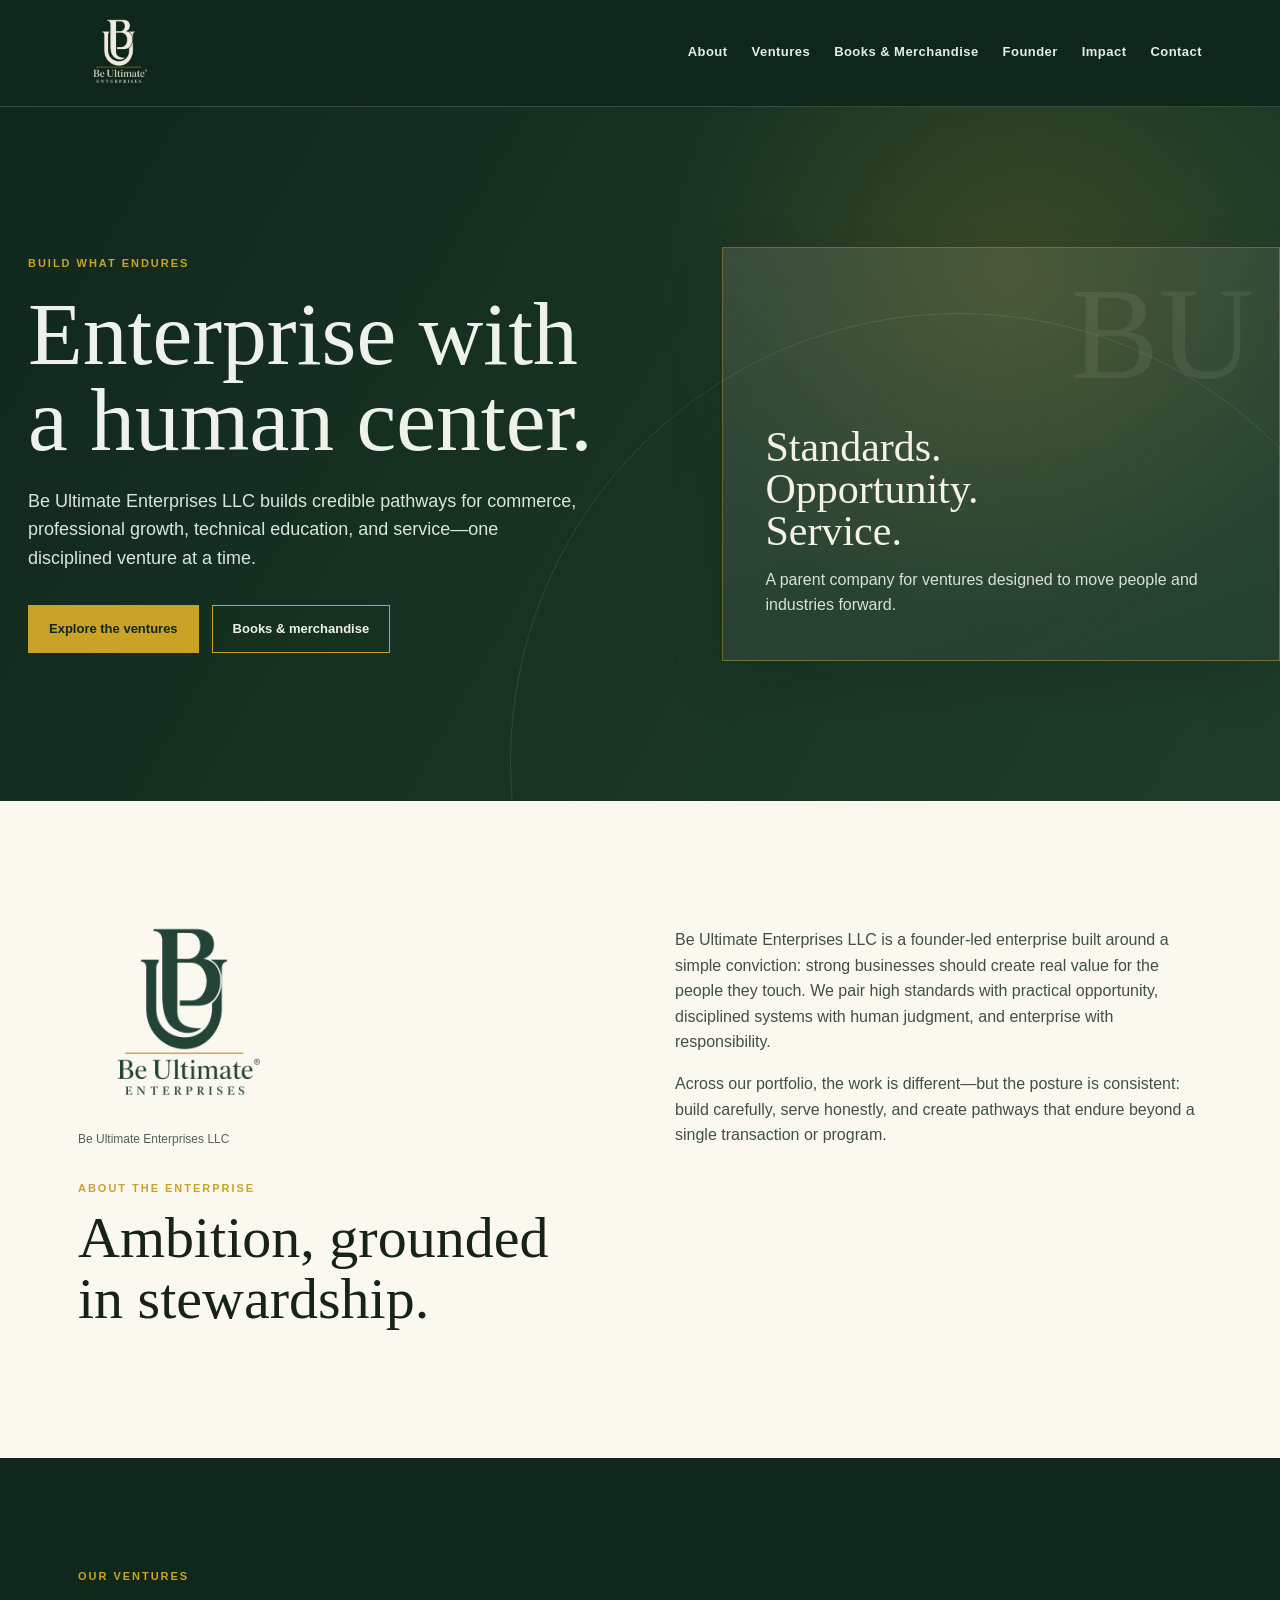
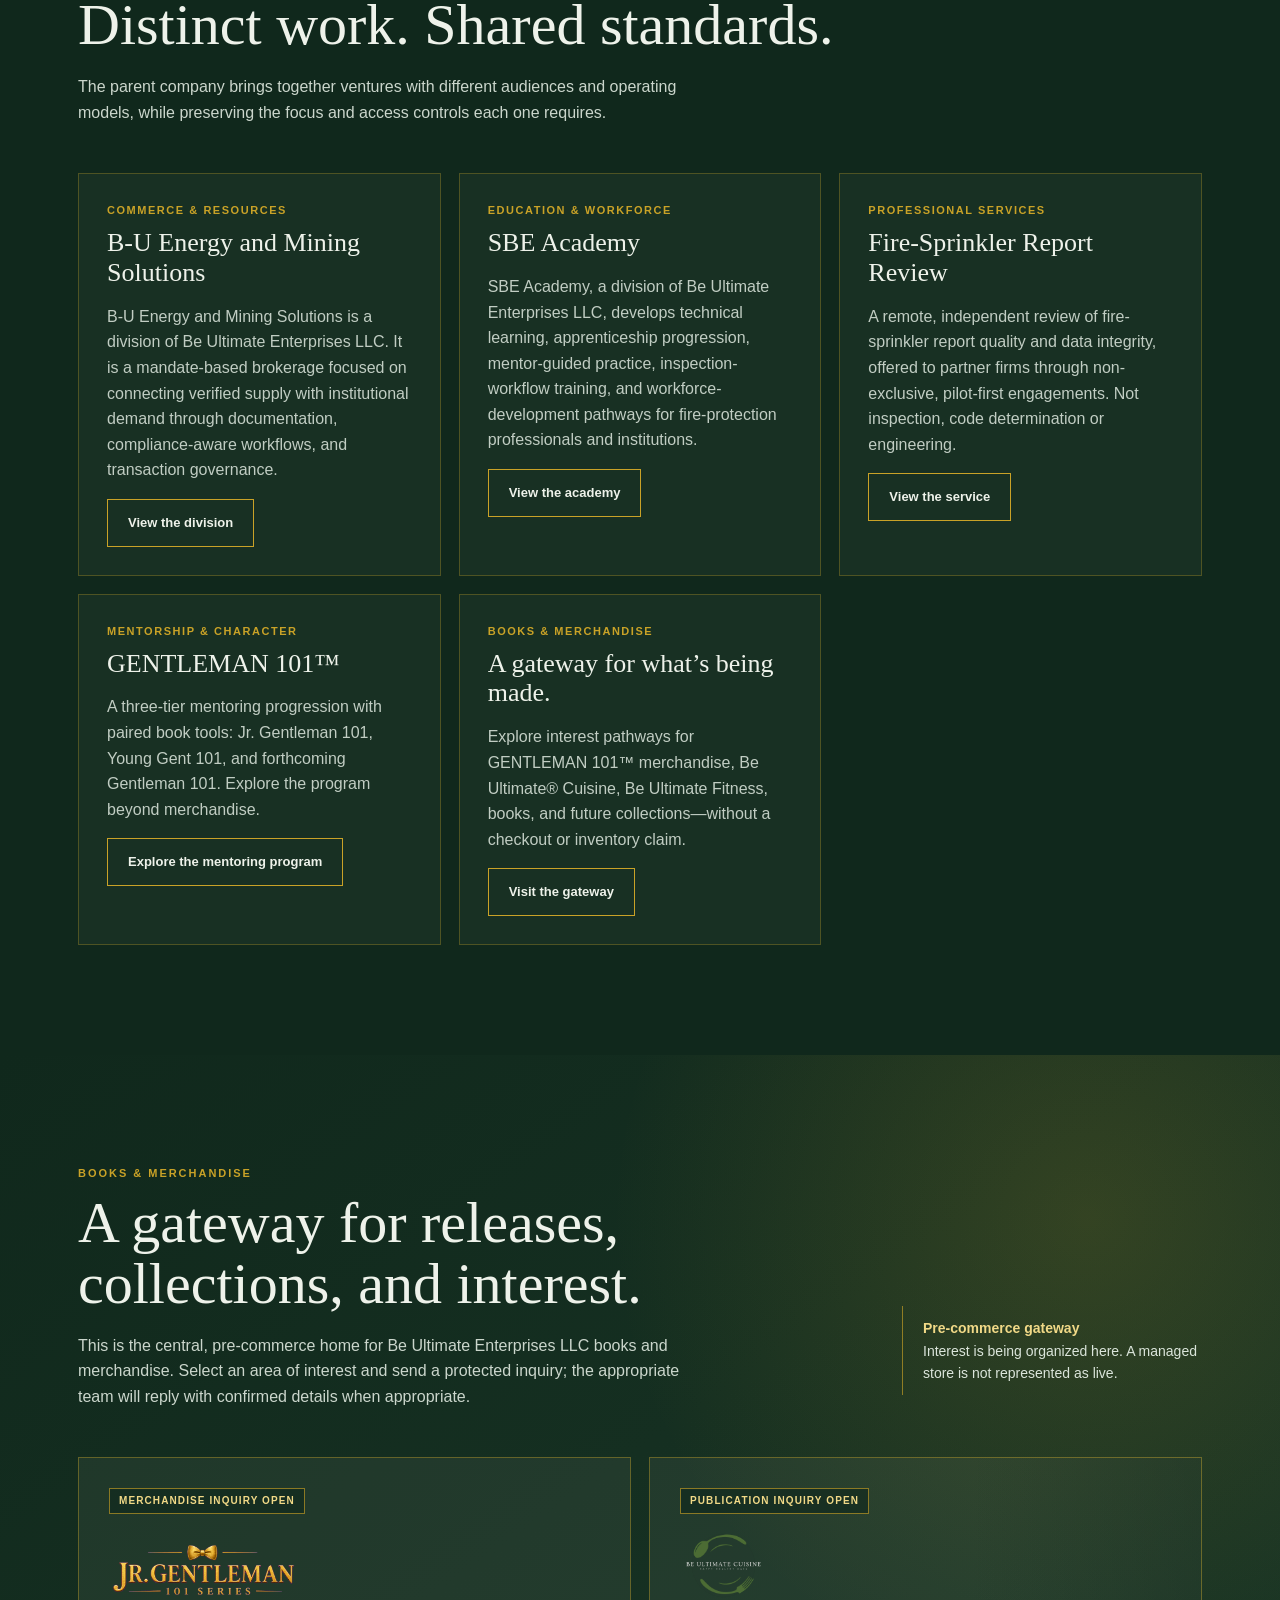
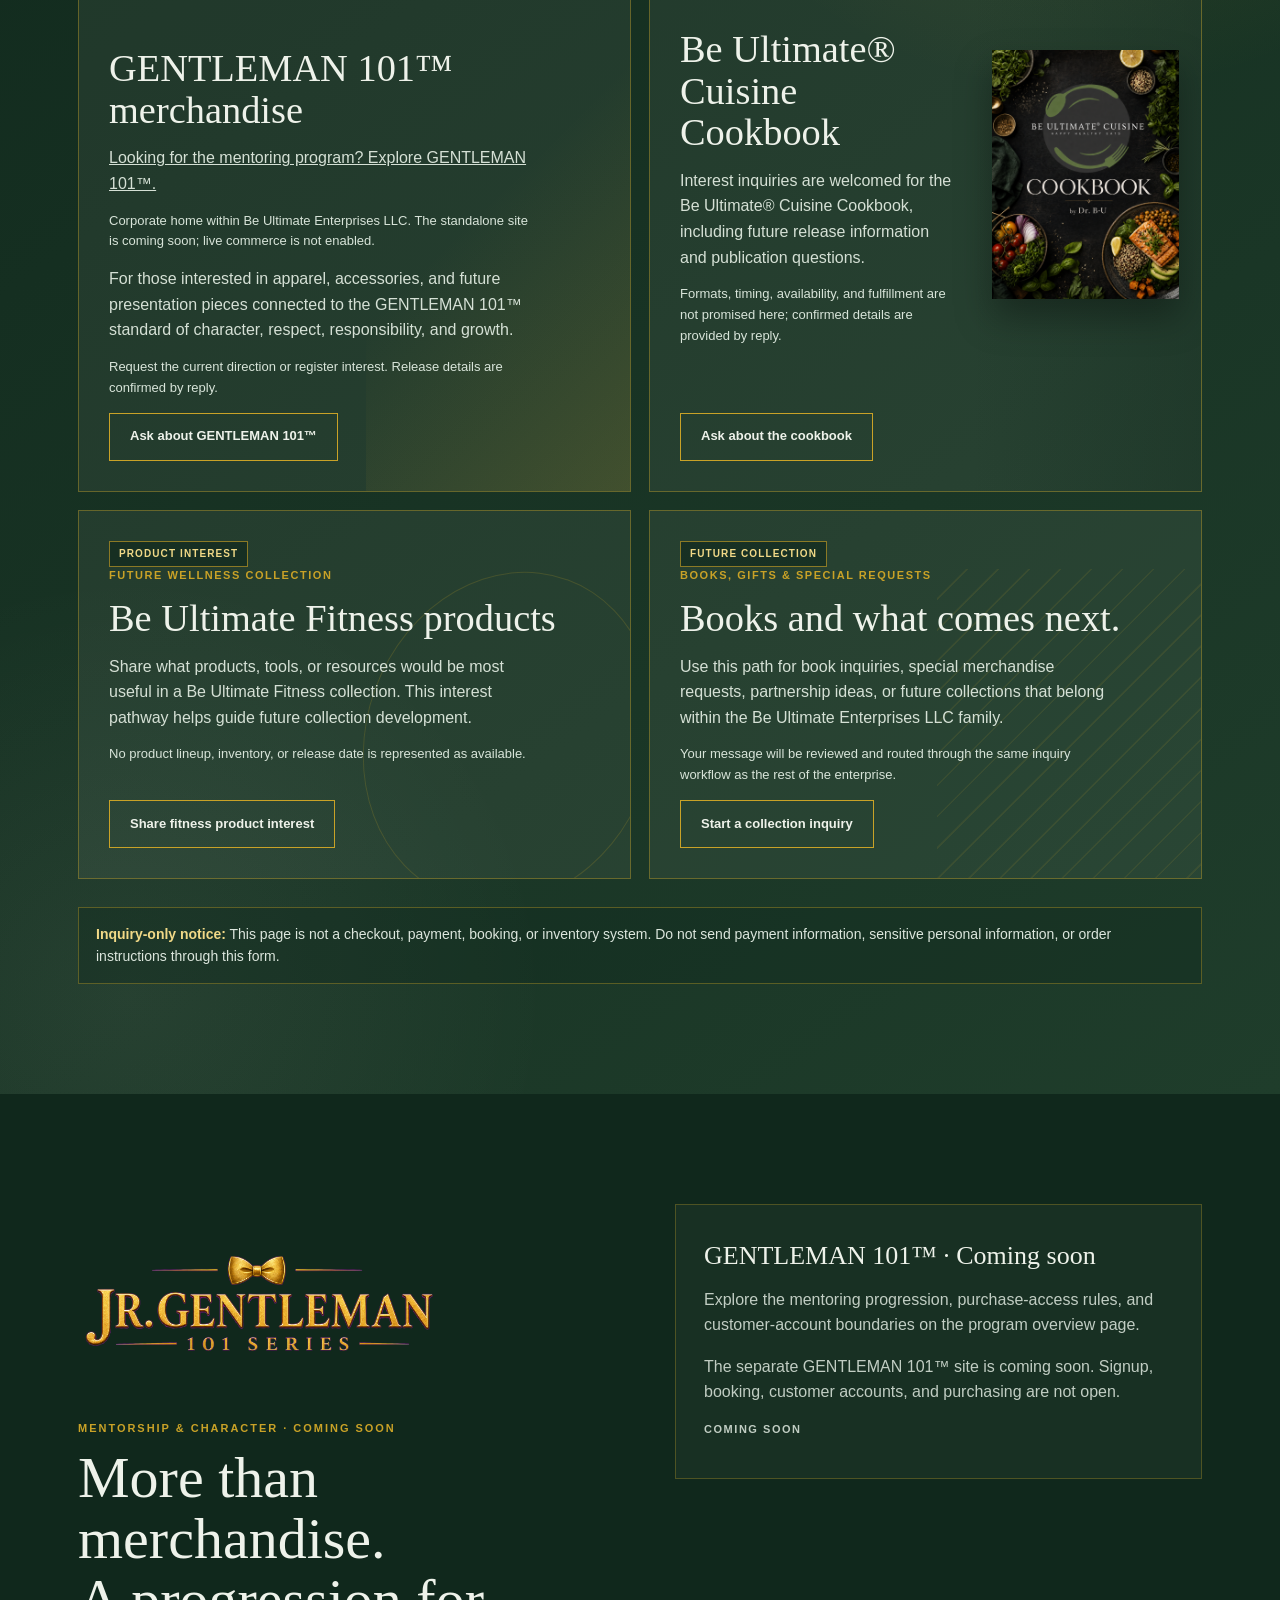
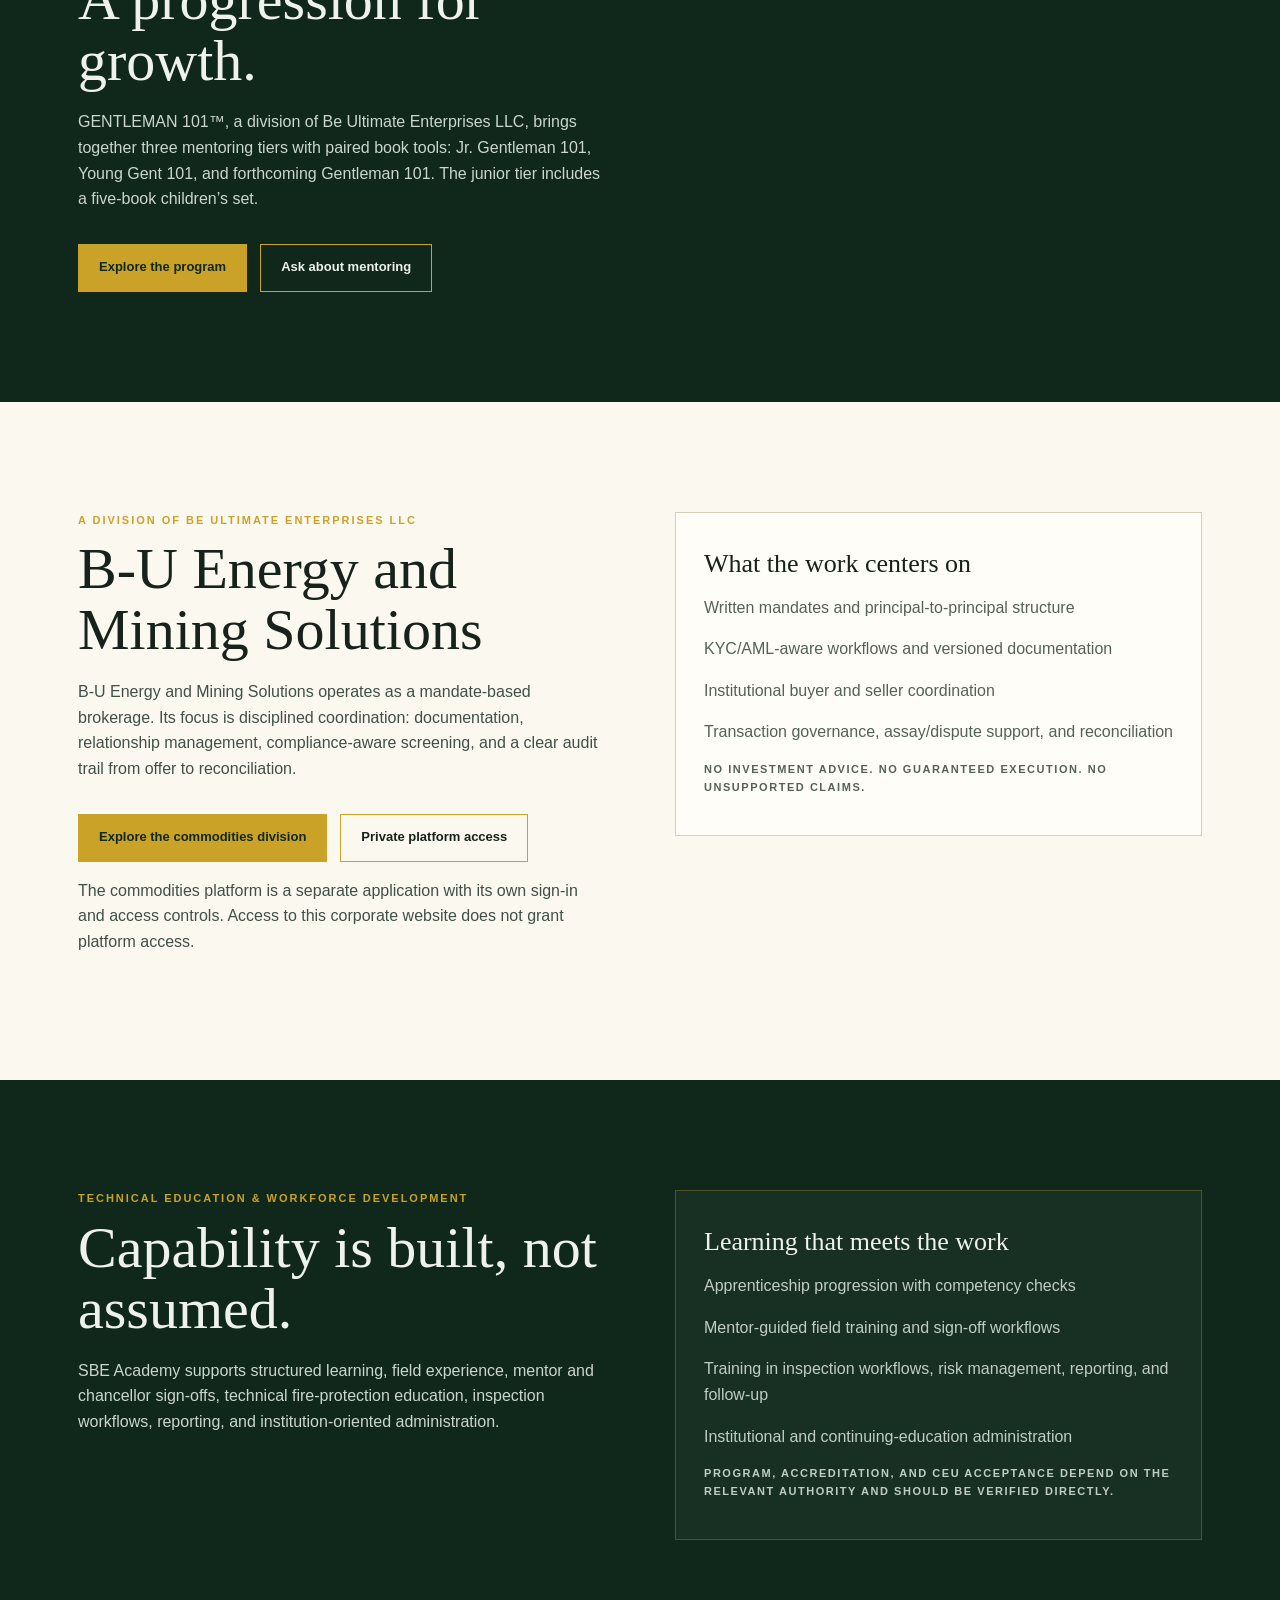
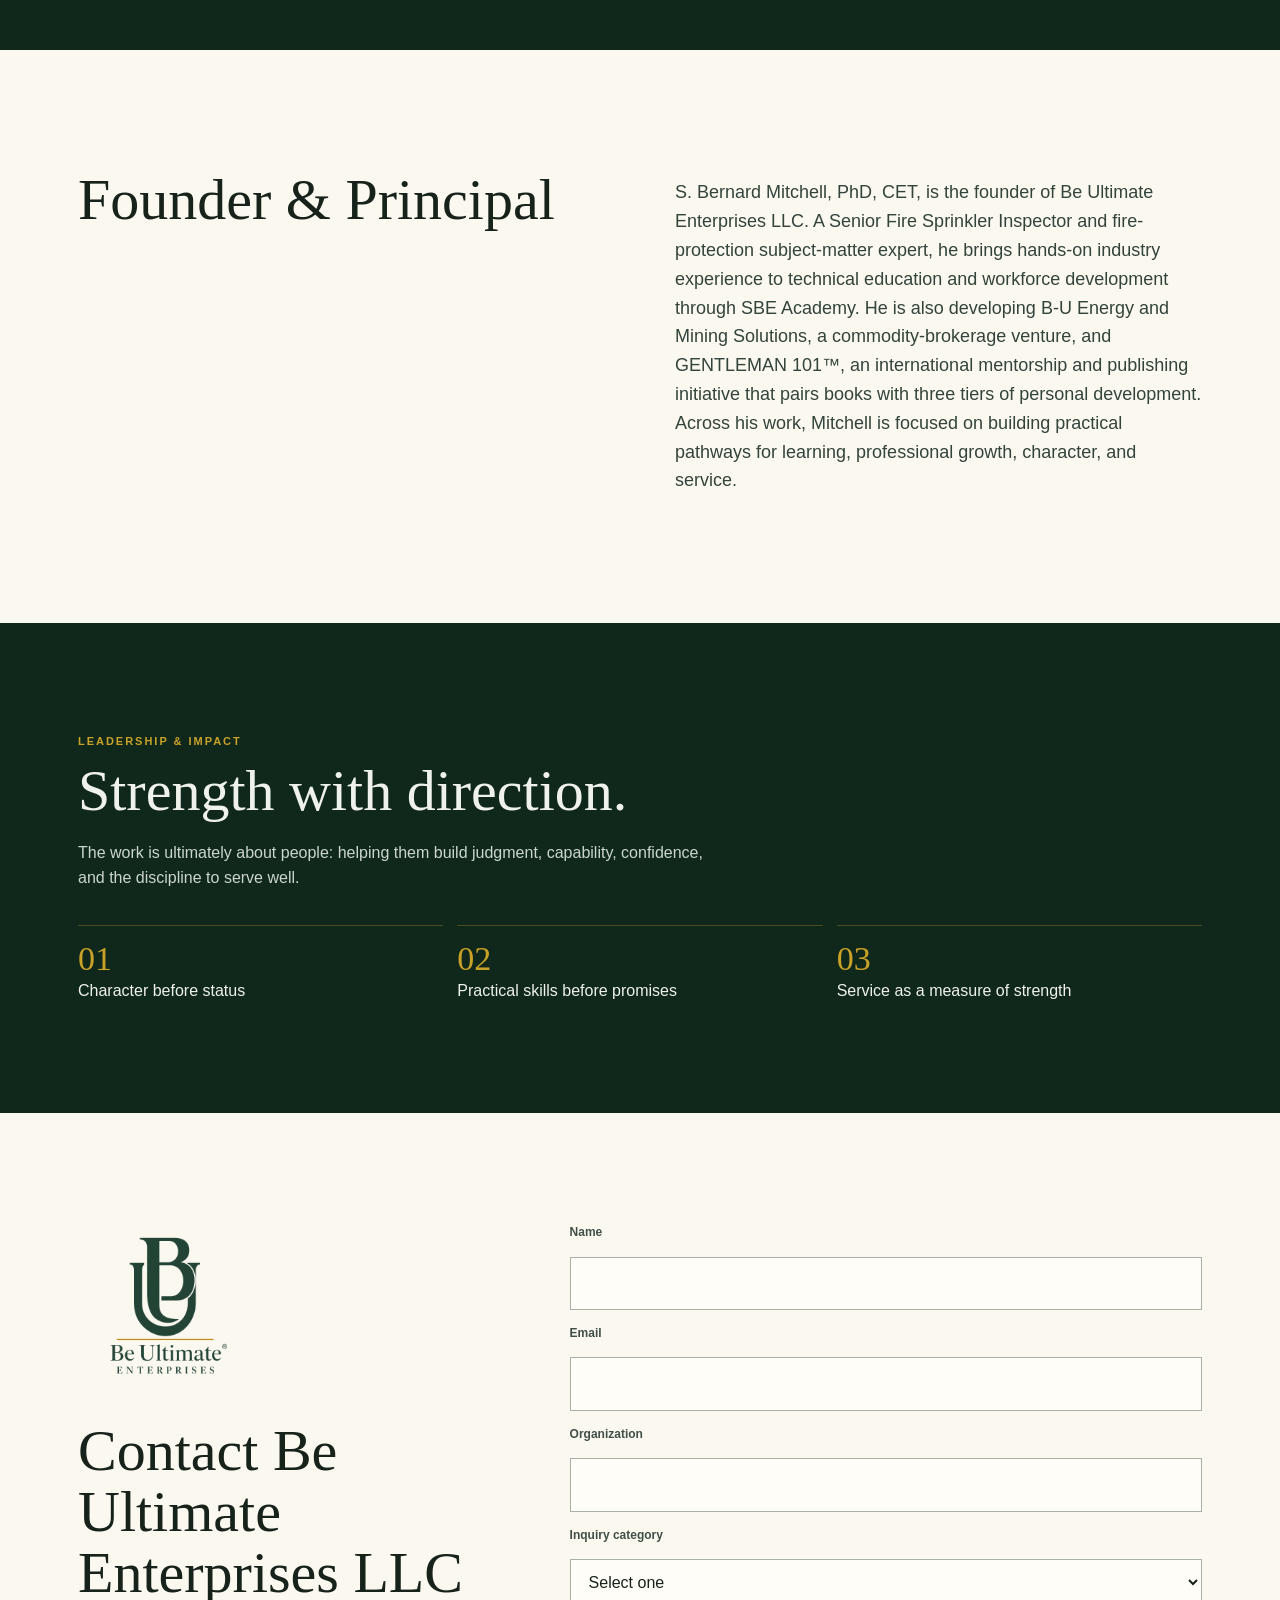
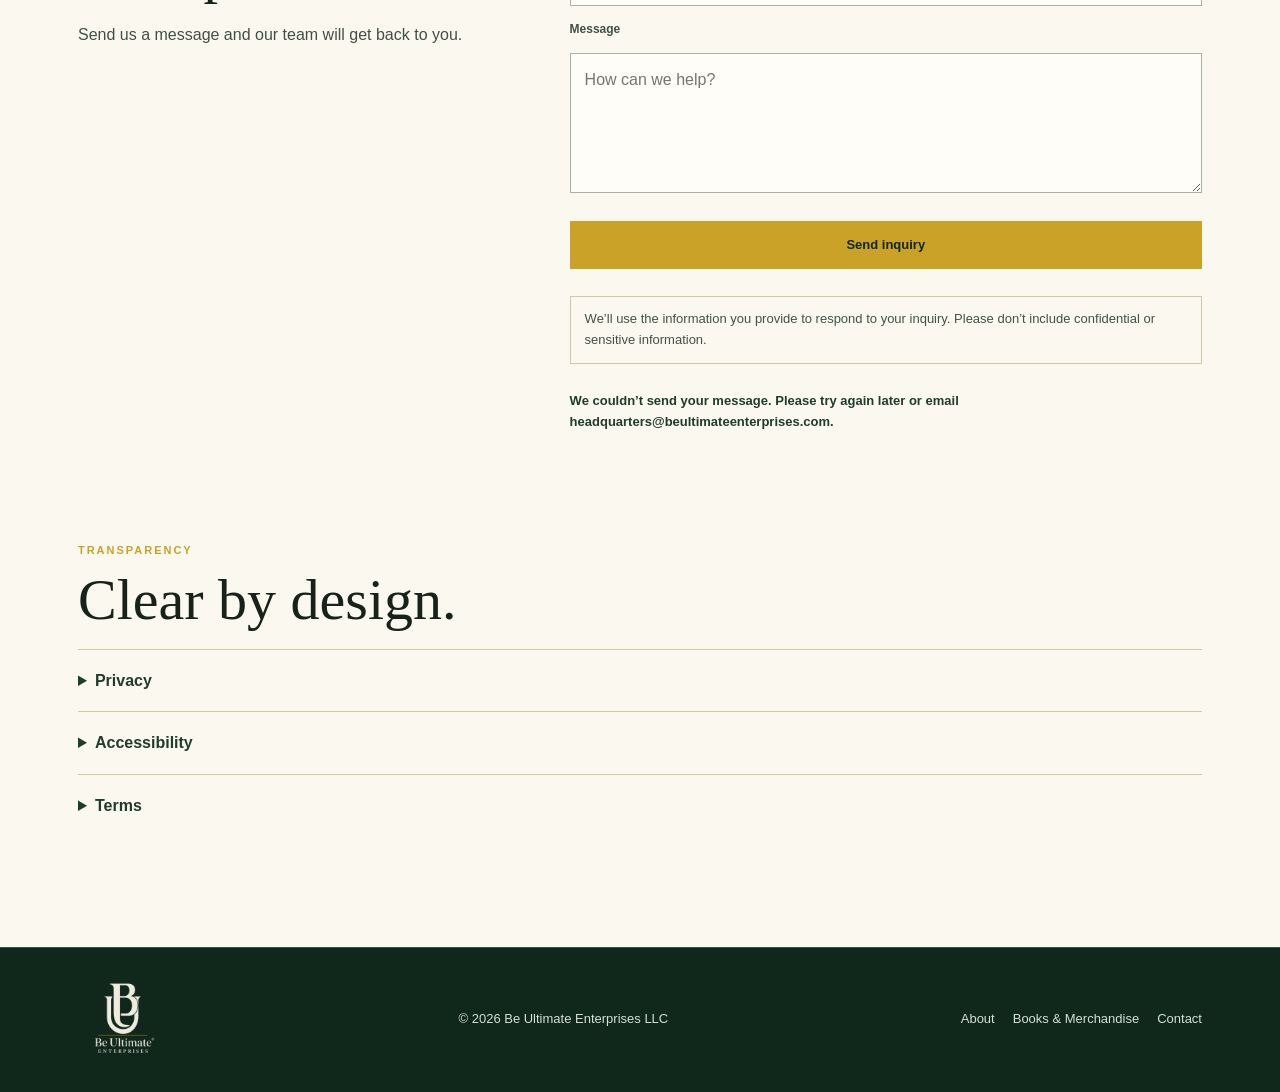
==== commit 2c8953df: "Update legal entity references on company pages Use the filed Wyoming legal name and requested divis" ====
--- a/index.html
+++ b/index.html
@@ -2,10 +2,10 @@
 <html lang="en">
 <head>
 <meta charset="utf-8"><meta name="viewport" content="width=device-width,initial-scale=1">
-<title>Be Ultimate® Enterprises | Education, Services & Ventures</title>
-<meta name="description" content="Be Ultimate® Enterprises is a founder-led parent company spanning fire-protection learning and report review, mandate-based energy and mining brokerage, GENTLEMAN 101™ mentorship, and books and merchandise interest pathways.">
+<title>Be Ultimate Enterprises LLC | Education, Services & Ventures</title>
+<meta name="description" content="Be Ultimate Enterprises LLC is a founder-led parent company spanning fire-protection learning and report review, mandate-based energy and mining brokerage, GENTLEMAN 101™ mentorship, and books and merchandise interest pathways.">
 <link rel="canonical" href="https://beultimateenterprises.com/">
-<meta property="og:title" content="Be Ultimate® Enterprises | Books &amp; Merchandise"><meta property="og:description" content="A pre-commerce gateway for releases, collections, and merchandise inquiries.">
+<meta property="og:title" content="Be Ultimate Enterprises LLC | Books &amp; Merchandise"><meta property="og:description" content="A pre-commerce gateway for releases, collections, and merchandise inquiries.">
 <link rel="icon" href="data:image/svg+xml,%3Csvg xmlns='http://www.w3.org/2000/svg' viewBox='0 0 100 100'%3E%3Crect width='100' height='100' fill='%231F3D2B'/%3E%3Ctext x='50' y='64' text-anchor='middle' fill='%23F5F1E6' font-size='52' font-family='serif'%3EB%3C/text%3E%3C/svg%3E">
 <style>
 :root{--evergreen:#1f3d2b;--evergreen-deep:#10281c;--evergreen-ink:#173425;--gold:#c9a227;--ivory:#f5f1e6;--paper:#fbf8f0;--ink:#16221a;--text:#eef2ea;--line:rgba(201,162,39,.30);--max:1180px;--shadow:0 20px 48px rgba(9,22,15,.17)}*{box-sizing:border-box}html{scroll-behavior:smooth}body{margin:0;background:var(--evergreen-deep);color:var(--text);font:16px/1.6 Arial,sans-serif}a{color:inherit;text-decoration:none}button,input,select,textarea{font:inherit}button{cursor:pointer}.skip{position:absolute;left:-9999px}.skip:focus{left:16px;top:16px;z-index:20;background:var(--gold);color:var(--ink);padding:10px 14px;font-weight:700}.wrap{max-width:var(--max);margin:auto;padding:0 28px}.nav-shell{position:sticky;top:0;z-index:10;background:rgba(16,40,28,.97);backdrop-filter:blur(12px);border-bottom:1px solid rgba(245,241,230,.18)}.nav{height:106px;display:flex;align-items:center;justify-content:space-between}.brand{display:inline-flex;align-items:center;flex:0 0 auto}.brand-logo{display:block;width:80px;height:80px;object-fit:contain}.navlinks{display:flex;gap:24px;color:#e6ede4;font-size:13px;font-weight:700;letter-spacing:.035em}.navlinks a{padding:7px 0;border-bottom:1px solid transparent}.navlinks a:hover,.navlinks a:focus{border-color:var(--gold);color:var(--ivory)}.menu{display:none;background:none;border:1px solid rgba(245,241,230,.35);color:var(--ivory);padding:8px 11px}.hero{min-height:694px;display:grid;grid-template-columns:1.08fr .92fr;align-items:center;gap:68px;background:radial-gradient(circle at 79% 25%,rgba(201,162,39,.18),transparent 31%),linear-gradient(120deg,var(--evergreen-deep),var(--evergreen));position:relative;overflow:hidden}.hero:after{content:'';position:absolute;right:-10vw;bottom:-32vw;width:70vw;height:70vw;border:1px solid rgba(245,241,230,.10);border-radius:50%;pointer-events:none}.hero-copy,.hero-card{position:relative;z-index:1}.eyebrow{color:var(--gold);letter-spacing:.18em;text-transform:uppercase;font-size:11px;font-weight:700}.hero h1{font:clamp(52px,7vw,92px)/.96 Georgia,serif;font-weight:400;margin:18px 0 24px;max-width:700px}.hero p{max-width:550px;color:#dce5dc;font-size:18px}.actions{display:flex;gap:13px;margin-top:32px;flex-wrap:wrap}.btn{display:inline-flex;align-items:center;justify-content:center;min-height:48px;padding:0 20px;border:1px solid var(--gold);color:inherit;background:transparent;font-weight:700;font-size:13px;transition:transform .16s ease,background-color .16s ease,color .16s ease}.btn.primary{background:var(--gold);color:var(--evergreen-deep)}.btn:hover,.btn:focus{transform:translateY(-2px);background:rgba(201,162,39,.14)}.btn.primary:hover,.btn.primary:focus{background:#dfbd4d}.hero-card{min-height:414px;border:1px solid rgba(201,162,39,.42);background:linear-gradient(150deg,rgba(245,241,230,.12),rgba(245,241,230,.025));padding:42px;display:flex;flex-direction:column;justify-content:flex-end;box-shadow:var(--shadow)}.hero-card:before{content:'BU';position:absolute;top:20px;right:25px;font:132px/1 Georgia,serif;color:rgba(245,241,230,.08)}.hero-card strong{font:42px/1 Georgia,serif;color:var(--ivory);font-weight:400}.hero-card span{color:#d9e1d8;margin-top:15px}.section{padding:110px 0}.section.light{background:var(--paper);color:var(--ink)}.section h2{font:clamp(36px,5vw,58px)/1.05 Georgia,serif;font-weight:400;margin:10px 0 18px}.intro{max-width:640px;color:#cbd6cc}.light .intro{color:#405047}.grid{display:grid;grid-template-columns:repeat(3,1fr);gap:18px;margin-top:48px}.card{border:1px solid var(--line);padding:28px;background:rgba(245,241,230,.035);min-height:230px}.light .card{border-color:#d5cfba;background:#fffdf7}.card h3{font:26px/1.15 Georgia,serif;font-weight:400;margin:8px 0 14px}.card p{color:#c1cdc3}.light .card p{color:#536159}.tag{color:var(--gold);font-size:11px;letter-spacing:.14em;text-transform:uppercase;font-weight:700}.split{display:grid;grid-template-columns:1fr 1fr;gap:70px;align-items:start}.quote{border-left:2px solid var(--gold);padding:10px 0 10px 26px;font:28px/1.25 Georgia,serif;color:var(--evergreen)}.bio{font-size:18px;color:#33443a}.bio strong{color:var(--evergreen)}.statrow{display:grid;grid-template-columns:repeat(3,1fr);gap:14px;margin-top:34px}.stat{border-top:1px solid var(--line);padding-top:14px}.stat b{display:block;color:var(--gold);font:34px Georgia,serif}.identity-lockup{margin:0 0 32px;padding:0;max-width:210px}.identity-lockup img{display:block;width:100%;height:auto;object-fit:contain}.identity-lockup figcaption{margin-top:10px;color:#536159;font-size:12px;line-height:1.45}.identity-lockup--contact{max-width:172px;margin-bottom:26px}.contact{display:grid;grid-template-columns:.8fr 1.2fr;gap:70px}.form{display:grid;gap:14px}.form label{font-size:12px;color:#405047;font-weight:700}.form input,.form select,.form textarea{width:100%;background:#fffdf7;border:1px solid #a9b0a7;color:var(--ink);padding:13px 14px;border-radius:0}.form textarea{min-height:140px;resize:vertical}.form .hp{position:absolute;left:-10000px;width:1px;height:1px;overflow:hidden}.notice{padding:12px 14px;border:1px solid #d2c8a9;color:#435148;font-size:13px}.status{min-height:22px;color:var(--evergreen);font-size:13px;font-weight:700}.legal{padding-top:0}.legal details{border-top:1px solid #d2c8a9;padding:18px 0}.legal summary{cursor:pointer;color:var(--evergreen);font-weight:700}.footer{background:var(--evergreen-deep);border-top:1px solid rgba(245,241,230,.18);padding:28px 0;color:#d6ded5;font-size:13px}.footgrid{display:flex;align-items:center;justify-content:space-between;gap:24px;flex-wrap:wrap}.footer-logo{display:block;width:88px;height:88px;object-fit:contain}.smalllinks{display:flex;gap:18px}.smalllinks a:hover,.smalllinks a:focus{color:var(--gold)}:focus-visible{outline:2px solid var(--gold);outline-offset:3px}@media(max-width:820px){.wrap{padding:0 20px}.nav{height:90px}.brand-logo{width:66px;height:66px}.navlinks{display:none}.menu{display:block}.navlinks.open{display:flex;position:absolute;top:90px;left:0;right:0;padding:18px 28px;background:var(--evergreen-deep);flex-direction:column;border-bottom:1px solid rgba(245,241,230,.18)}.hero{grid-template-columns:1fr;padding:82px 0;min-height:auto;gap:36px}.hero-card{min-height:280px;padding:30px}.hero-card strong{font-size:35px}.grid,.split,.contact{grid-template-columns:1fr}.section{padding:76px 0}.statrow{grid-template-columns:1fr}.identity-lockup{max-width:180px}.footer-logo{width:72px;height:72px}}@media(prefers-reduced-motion:reduce){html{scroll-behavior:auto}*,*:before,*:after{transition:none!important;animation:none!important}}
@@ -18,20 +18,20 @@
 </head>
 <body>
 <a class="skip" href="#main">Skip to content</a>
-<header class="nav-shell"><div class="wrap nav"><a class="brand" href="#home" aria-label="Be Ultimate® Enterprises home"><img class="brand-logo" src="assets/be-ultimate-enterprises-light.png" alt="Be Ultimate® Enterprises official logo"></a><button class="menu" aria-expanded="false" aria-controls="navlinks">Menu</button><nav id="navlinks" class="navlinks" aria-label="Primary navigation"><a href="#about">About</a><a href="#ventures">Ventures</a><a href="#books-merchandise">Books &amp; Merchandise</a><a href="#founder">Founder</a><a href="#impact">Impact</a><a href="#contact">Contact</a></nav></div></header>
+<header class="nav-shell"><div class="wrap nav"><a class="brand" href="#home" aria-label="Be Ultimate Enterprises LLC home"><img class="brand-logo" src="assets/be-ultimate-enterprises-light.png" alt="Be Ultimate Enterprises LLC official logo"></a><button class="menu" aria-expanded="false" aria-controls="navlinks">Menu</button><nav id="navlinks" class="navlinks" aria-label="Primary navigation"><a href="#about">About</a><a href="#ventures">Ventures</a><a href="#books-merchandise">Books &amp; Merchandise</a><a href="#founder">Founder</a><a href="#impact">Impact</a><a href="#contact">Contact</a></nav></div></header>
 <main id="main">
-<section id="home" class="hero"><div class="wrap hero-copy"><div class="eyebrow">Build what endures</div><h1>Enterprise with a human center.</h1><p>Be Ultimate® Enterprises builds credible pathways for commerce, professional growth, technical education, and service—one disciplined venture at a time.</p><div class="actions"><a class="btn primary" href="#ventures">Explore the ventures</a><a class="btn" href="#books-merchandise">Books &amp; merchandise</a></div></div><div class="hero-card"><strong>Standards.<br>Opportunity.<br>Service.</strong><span>A parent company for ventures designed to move people and industries forward.</span></div></section>
-<section id="about" class="section light"><div class="wrap split"><div><figure class="identity-lockup"><img src="assets/be-ultimate-enterprises-dark.png" alt="Be Ultimate® Enterprises official logo"><figcaption>Be Ultimate® Enterprises</figcaption></figure><div class="eyebrow">About the enterprise</div><h2>Ambition, grounded in stewardship.</h2></div><div class="intro"><p>Be Ultimate® Enterprises is a founder-led enterprise built around a simple conviction: strong businesses should create real value for the people they touch. We pair high standards with practical opportunity, disciplined systems with human judgment, and enterprise with responsibility.</p><p>Across our portfolio, the work is different—but the posture is consistent: build carefully, serve honestly, and create pathways that endure beyond a single transaction or program.</p></div></div></section>
-<section id="ventures" class="section"><div class="wrap"><div class="eyebrow">Our ventures</div><h2>Distinct work. Shared standards.</h2><p class="intro">The parent company brings together ventures with different audiences and operating models, while preserving the focus and access controls each one requires.</p><div class="grid"><article class="card"><div class="tag">Commerce & resources</div><h3>B-U Energy and Mining Solutions</h3><p>B-U Energy and Mining Solutions is a division of Be Ultimate® Enterprises. It is a mandate-based brokerage focused on connecting verified supply with institutional demand through documentation, compliance-aware workflows, and transaction governance.</p><a class="btn" href="energy-mining/">View the division</a></article><article class="card"><div class="tag">Education & workforce</div><h3>SBE Academy</h3><p>SBE Academy develops technical learning, apprenticeship progression, mentor-guided practice, inspection-workflow training, and workforce-development pathways for fire-protection professionals and institutions.</p><a class="btn" href="#academy">View the academy</a></article><article class="card"><div class="tag">Professional services</div><h3>Fire-Sprinkler Report Review</h3><p>A remote, independent review of fire-sprinkler report quality and data integrity, offered to partner firms through non-exclusive, pilot-first engagements. Not inspection, code determination or engineering.</p><a class="btn" href="report-review/">View the service</a></article><article class="card"><div class="tag">Mentorship &amp; character</div><h3>GENTLEMAN 101™</h3><p>A three-tier mentoring progression with paired book tools: Jr. Gentleman 101, Young Gent 101, and forthcoming Gentleman 101. Explore the program beyond merchandise.</p><a class="btn" href="gentleman101/">Explore the mentoring program</a></article><article class="card"><div class="tag">Books &amp; merchandise</div><h3>A gateway for what’s being made.</h3><p>Explore interest pathways for GENTLEMAN 101™ merchandise, Be Ultimate® Cuisine, Be Ultimate Fitness, books, and future collections—without a checkout or inventory claim.</p><a class="btn" href="#books-merchandise">Visit the gateway</a></article></div></div></section>
-<section id="books-merchandise" class="section gateway" aria-labelledby="books-merchandise-heading"><div class="wrap"><div class="gateway-head"><div><div class="eyebrow">Books &amp; Merchandise</div><h2 id="books-merchandise-heading">A gateway for releases, collections, and interest.</h2><p class="intro">This is the central, pre-commerce home for Be Ultimate® Enterprises books and merchandise. Select an area of interest and send a protected inquiry; the appropriate team will reply with confirmed details when appropriate.</p></div><p class="gateway-note"><strong>Pre-commerce gateway</strong><br>Interest is being organized here. A managed store is not represented as live.</p></div><div class="merch-grid"><article class="merch-card"><div class="merch-accent merch-accent--gold" aria-hidden="true"></div><div class="merch-card__body"><span class="merch-status">Merchandise inquiry open</span><img class="merch-logo" src="assets/gentleman-101-official-logo.png" alt="GENTLEMAN 101™ official logo"><h3>GENTLEMAN 101™ merchandise</h3><p><a href="gentleman101/" style="text-decoration:underline">Looking for the mentoring program? Explore GENTLEMAN 101™.</a></p><p class="merch-foot">Corporate home within Be Ultimate® Enterprises. The standalone site is coming soon; live commerce is not enabled.</p><p>For those interested in apparel, accessories, and future presentation pieces connected to the GENTLEMAN 101™ standard of character, respect, responsibility, and growth.</p><p class="merch-foot">Request the current direction or register interest. Release details are confirmed by reply.</p><a class="btn" href="#contact" data-inquiry-category="Books &amp; Merchandise">Ask about GENTLEMAN 101™</a></div></article><article class="merch-card merch-card--cookbook"><div class="merch-card__body"><span class="merch-status">Publication inquiry open</span><img class="merch-logo merch-logo--cuisine" src="assets/be-ultimate-cuisine-official-logo.png" alt="Be Ultimate® Cuisine official logo"><h3>Be Ultimate® Cuisine Cookbook</h3><p>Interest inquiries are welcomed for the Be Ultimate® Cuisine Cookbook, including future release information and publication questions.</p><p class="merch-foot">Formats, timing, availability, and fulfillment are not promised here; confirmed details are provided by reply.</p><a class="btn" href="#contact" data-inquiry-category="Books &amp; Merchandise">Ask about the cookbook</a></div><div class="cookbook-art"><img src="assets/be-ultimate-cuisine-cookbook-cover.png" alt="Be Ultimate® Cuisine Cookbook cover by Dr. B-U"></div></article><article class="merch-card"><div class="merch-accent merch-accent--rings" aria-hidden="true"></div><div class="merch-card__body"><span class="merch-status">Product interest</span><div class="tag">Future wellness collection</div><h3>Be Ultimate Fitness products</h3><p>Share what products, tools, or resources would be most useful in a Be Ultimate Fitness collection. This interest pathway helps guide future collection development.</p><p class="merch-foot">No product lineup, inventory, or release date is represented as available.</p><a class="btn" href="#contact" data-inquiry-category="Books &amp; Merchandise">Share fitness product interest</a></div></article><article class="merch-card"><div class="merch-accent merch-accent--lines" aria-hidden="true"></div><div class="merch-card__body"><span class="merch-status">Future collection</span><div class="tag">Books, gifts &amp; special requests</div><h3>Books and what comes next.</h3><p>Use this path for book inquiries, special merchandise requests, partnership ideas, or future collections that belong within the Be Ultimate® Enterprises family.</p><p class="merch-foot">Your message will be reviewed and routed through the same inquiry workflow as the rest of the enterprise.</p><a class="btn" href="#contact" data-inquiry-category="Books &amp; Merchandise">Start a collection inquiry</a></div></article></div><p class="gateway-guardrail"><strong>Inquiry-only notice:</strong> This page is not a checkout, payment, booking, or inventory system. Do not send payment information, sensitive personal information, or order instructions through this form.</p></div></section>
-<section id="gentleman101" class="section" aria-labelledby="g101-heading"><div class="wrap split"><div><img class="merch-logo" style="max-width:360px;height:auto" src="assets/gentleman-101-official-logo.png" alt="GENTLEMAN 101™ official logo"><div class="eyebrow">Mentorship &amp; character · Coming soon</div><h2 id="g101-heading">More than merchandise.<br>A progression for growth.</h2><p class="intro">GENTLEMAN 101™ brings together three mentoring tiers with paired book tools: Jr. Gentleman 101, Young Gent 101, and forthcoming Gentleman 101. The junior tier includes a five-book children’s set.</p><div class="actions"><a class="btn primary" href="gentleman101/">Explore the program</a><a class="btn" href="#contact" data-inquiry-category="Mentorship &amp; Youth Development">Ask about mentoring</a></div></div><div class="card"><h3>GENTLEMAN 101™ · Coming soon</h3><p>Explore the mentoring progression, purchase-access rules, and customer-account boundaries on the program overview page.</p><p>The separate GENTLEMAN 101™ site is coming soon. Signup, booking, customer accounts, and purchasing are not open.</p><p class="tag">Coming soon</p></div></div></section>
-<section id="energy" class="section light"><div class="wrap split"><div><div class="eyebrow">A division of Be Ultimate® Enterprises</div><h2>B-U Energy and Mining Solutions</h2><p class="intro">B-U Energy and Mining Solutions operates as a mandate-based brokerage. Its focus is disciplined coordination: documentation, relationship management, compliance-aware screening, and a clear audit trail from offer to reconciliation.</p><div class="actions"><a class="btn primary" href="energy-mining/">Explore the commodities division</a><a class="btn" href="https://buenergybrok-krieawjp.manus.space/" rel="external">Private platform access</a></div><p class="intro">The commodities platform is a separate application with its own sign-in and access controls. Access to this corporate website does not grant platform access.</p></div><div class="card"><h3>What the work centers on</h3><p>Written mandates and principal-to-principal structure</p><p>KYC/AML-aware workflows and versioned documentation</p><p>Institutional buyer and seller coordination</p><p>Transaction governance, assay/dispute support, and reconciliation</p><p class="tag">No investment advice. No guaranteed execution. No unsupported claims.</p></div></div></section>
+<section id="home" class="hero"><div class="wrap hero-copy"><div class="eyebrow">Build what endures</div><h1>Enterprise with a human center.</h1><p>Be Ultimate Enterprises LLC builds credible pathways for commerce, professional growth, technical education, and service—one disciplined venture at a time.</p><div class="actions"><a class="btn primary" href="#ventures">Explore the ventures</a><a class="btn" href="#books-merchandise">Books &amp; merchandise</a></div></div><div class="hero-card"><strong>Standards.<br>Opportunity.<br>Service.</strong><span>A parent company for ventures designed to move people and industries forward.</span></div></section>
+<section id="about" class="section light"><div class="wrap split"><div><figure class="identity-lockup"><img src="assets/be-ultimate-enterprises-dark.png" alt="Be Ultimate Enterprises LLC official logo"><figcaption>Be Ultimate Enterprises LLC</figcaption></figure><div class="eyebrow">About the enterprise</div><h2>Ambition, grounded in stewardship.</h2></div><div class="intro"><p>Be Ultimate Enterprises LLC is a founder-led enterprise built around a simple conviction: strong businesses should create real value for the people they touch. We pair high standards with practical opportunity, disciplined systems with human judgment, and enterprise with responsibility.</p><p>Across our portfolio, the work is different—but the posture is consistent: build carefully, serve honestly, and create pathways that endure beyond a single transaction or program.</p></div></div></section>
+<section id="ventures" class="section"><div class="wrap"><div class="eyebrow">Our ventures</div><h2>Distinct work. Shared standards.</h2><p class="intro">The parent company brings together ventures with different audiences and operating models, while preserving the focus and access controls each one requires.</p><div class="grid"><article class="card"><div class="tag">Commerce & resources</div><h3>B-U Energy and Mining Solutions</h3><p>B-U Energy and Mining Solutions is a division of Be Ultimate Enterprises LLC. It is a mandate-based brokerage focused on connecting verified supply with institutional demand through documentation, compliance-aware workflows, and transaction governance.</p><a class="btn" href="energy-mining/">View the division</a></article><article class="card"><div class="tag">Education & workforce</div><h3>SBE Academy</h3><p>SBE Academy, a division of Be Ultimate Enterprises LLC, develops technical learning, apprenticeship progression, mentor-guided practice, inspection-workflow training, and workforce-development pathways for fire-protection professionals and institutions.</p><a class="btn" href="sbe-academy/">View the academy</a></article><article class="card"><div class="tag">Professional services</div><h3>Fire-Sprinkler Report Review</h3><p>A remote, independent review of fire-sprinkler report quality and data integrity, offered to partner firms through non-exclusive, pilot-first engagements. Not inspection, code determination or engineering.</p><a class="btn" href="report-review/">View the service</a></article><article class="card"><div class="tag">Mentorship &amp; character</div><h3>GENTLEMAN 101™</h3><p>A three-tier mentoring progression with paired book tools: Jr. Gentleman 101, Young Gent 101, and forthcoming Gentleman 101. Explore the program beyond merchandise.</p><a class="btn" href="gentleman101/">Explore the mentoring program</a></article><article class="card"><div class="tag">Books &amp; merchandise</div><h3>A gateway for what’s being made.</h3><p>Explore interest pathways for GENTLEMAN 101™ merchandise, Be Ultimate® Cuisine, Be Ultimate Fitness, books, and future collections—without a checkout or inventory claim.</p><a class="btn" href="#books-merchandise">Visit the gateway</a></article></div></div></section>
+<section id="books-merchandise" class="section gateway" aria-labelledby="books-merchandise-heading"><div class="wrap"><div class="gateway-head"><div><div class="eyebrow">Books &amp; Merchandise</div><h2 id="books-merchandise-heading">A gateway for releases, collections, and interest.</h2><p class="intro">This is the central, pre-commerce home for Be Ultimate Enterprises LLC books and merchandise. Select an area of interest and send a protected inquiry; the appropriate team will reply with confirmed details when appropriate.</p></div><p class="gateway-note"><strong>Pre-commerce gateway</strong><br>Interest is being organized here. A managed store is not represented as live.</p></div><div class="merch-grid"><article class="merch-card"><div class="merch-accent merch-accent--gold" aria-hidden="true"></div><div class="merch-card__body"><span class="merch-status">Merchandise inquiry open</span><img class="merch-logo" src="assets/gentleman-101-official-logo.png" alt="GENTLEMAN 101™ official logo"><h3>GENTLEMAN 101™ merchandise</h3><p><a href="gentleman101/" style="text-decoration:underline">Looking for the mentoring program? Explore GENTLEMAN 101™.</a></p><p class="merch-foot">Corporate home within Be Ultimate Enterprises LLC. The standalone site is coming soon; live commerce is not enabled.</p><p>For those interested in apparel, accessories, and future presentation pieces connected to the GENTLEMAN 101™ standard of character, respect, responsibility, and growth.</p><p class="merch-foot">Request the current direction or register interest. Release details are confirmed by reply.</p><a class="btn" href="#contact" data-inquiry-category="Books &amp; Merchandise">Ask about GENTLEMAN 101™</a></div></article><article class="merch-card merch-card--cookbook"><div class="merch-card__body"><span class="merch-status">Publication inquiry open</span><img class="merch-logo merch-logo--cuisine" src="assets/be-ultimate-cuisine-official-logo.png" alt="Be Ultimate® Cuisine official logo"><h3>Be Ultimate® Cuisine Cookbook</h3><p>Interest inquiries are welcomed for the Be Ultimate® Cuisine Cookbook, including future release information and publication questions.</p><p class="merch-foot">Formats, timing, availability, and fulfillment are not promised here; confirmed details are provided by reply.</p><a class="btn" href="#contact" data-inquiry-category="Books &amp; Merchandise">Ask about the cookbook</a></div><div class="cookbook-art"><img src="assets/be-ultimate-cuisine-cookbook-cover.png" alt="Be Ultimate® Cuisine Cookbook cover by Dr. B-U"></div></article><article class="merch-card"><div class="merch-accent merch-accent--rings" aria-hidden="true"></div><div class="merch-card__body"><span class="merch-status">Product interest</span><div class="tag">Future wellness collection</div><h3>Be Ultimate Fitness products</h3><p>Share what products, tools, or resources would be most useful in a Be Ultimate Fitness collection. This interest pathway helps guide future collection development.</p><p class="merch-foot">No product lineup, inventory, or release date is represented as available.</p><a class="btn" href="#contact" data-inquiry-category="Books &amp; Merchandise">Share fitness product interest</a></div></article><article class="merch-card"><div class="merch-accent merch-accent--lines" aria-hidden="true"></div><div class="merch-card__body"><span class="merch-status">Future collection</span><div class="tag">Books, gifts &amp; special requests</div><h3>Books and what comes next.</h3><p>Use this path for book inquiries, special merchandise requests, partnership ideas, or future collections that belong within the Be Ultimate Enterprises LLC family.</p><p class="merch-foot">Your message will be reviewed and routed through the same inquiry workflow as the rest of the enterprise.</p><a class="btn" href="#contact" data-inquiry-category="Books &amp; Merchandise">Start a collection inquiry</a></div></article></div><p class="gateway-guardrail"><strong>Inquiry-only notice:</strong> This page is not a checkout, payment, booking, or inventory system. Do not send payment information, sensitive personal information, or order instructions through this form.</p></div></section>
+<section id="gentleman101" class="section" aria-labelledby="g101-heading"><div class="wrap split"><div><img class="merch-logo" style="max-width:360px;height:auto" src="assets/gentleman-101-official-logo.png" alt="GENTLEMAN 101™ official logo"><div class="eyebrow">Mentorship &amp; character · Coming soon</div><h2 id="g101-heading">More than merchandise.<br>A progression for growth.</h2><p class="intro">GENTLEMAN 101™, a division of Be Ultimate Enterprises LLC, brings together three mentoring tiers with paired book tools: Jr. Gentleman 101, Young Gent 101, and forthcoming Gentleman 101. The junior tier includes a five-book children’s set.</p><div class="actions"><a class="btn primary" href="gentleman101/">Explore the program</a><a class="btn" href="#contact" data-inquiry-category="Mentorship &amp; Youth Development">Ask about mentoring</a></div></div><div class="card"><h3>GENTLEMAN 101™ · Coming soon</h3><p>Explore the mentoring progression, purchase-access rules, and customer-account boundaries on the program overview page.</p><p>The separate GENTLEMAN 101™ site is coming soon. Signup, booking, customer accounts, and purchasing are not open.</p><p class="tag">Coming soon</p></div></div></section>
+<section id="energy" class="section light"><div class="wrap split"><div><div class="eyebrow">A division of Be Ultimate Enterprises LLC</div><h2>B-U Energy and Mining Solutions</h2><p class="intro">B-U Energy and Mining Solutions operates as a mandate-based brokerage. Its focus is disciplined coordination: documentation, relationship management, compliance-aware screening, and a clear audit trail from offer to reconciliation.</p><div class="actions"><a class="btn primary" href="energy-mining/">Explore the commodities division</a><a class="btn" href="https://buenergybrok-krieawjp.manus.space/" rel="external">Private platform access</a></div><p class="intro">The commodities platform is a separate application with its own sign-in and access controls. Access to this corporate website does not grant platform access.</p></div><div class="card"><h3>What the work centers on</h3><p>Written mandates and principal-to-principal structure</p><p>KYC/AML-aware workflows and versioned documentation</p><p>Institutional buyer and seller coordination</p><p>Transaction governance, assay/dispute support, and reconciliation</p><p class="tag">No investment advice. No guaranteed execution. No unsupported claims.</p></div></div></section>
 <section id="academy" class="section"><div class="wrap split"><div><div class="eyebrow">Technical education & workforce development</div><h2>Capability is built, not assumed.</h2><p class="intro">SBE Academy supports structured learning, field experience, mentor and chancellor sign-offs, technical fire-protection education, inspection workflows, reporting, and institution-oriented administration.</p></div><div class="card"><h3>Learning that meets the work</h3><p>Apprenticeship progression with competency checks</p><p>Mentor-guided field training and sign-off workflows</p><p>Training in inspection workflows, risk management, reporting, and follow-up</p><p>Institutional and continuing-education administration</p><p class="tag">Program, accreditation, and CEU acceptance depend on the relevant authority and should be verified directly.</p></div></div></section>
-<section id="founder" class="section light"><div class="wrap split"><div><h2>Founder &amp; Principal</h2></div><div class="bio"><p>S. Bernard Mitchell, PhD, CET, is the founder of Be Ultimate® Enterprises. A Senior Fire Sprinkler Inspector and fire-protection subject-matter expert, he brings hands-on industry experience to technical education and workforce development through SBE Academy. He is also developing B-U Energy and Mining Solutions, a commodity-brokerage venture, and GENTLEMAN 101™, an international mentorship and publishing initiative that pairs books with three tiers of personal development. Across his work, Mitchell is focused on building practical pathways for learning, professional growth, character, and service.</p></div></div></section>
+<section id="founder" class="section light"><div class="wrap split"><div><h2>Founder &amp; Principal</h2></div><div class="bio"><p>S. Bernard Mitchell, PhD, CET, is the founder of Be Ultimate Enterprises LLC. A Senior Fire Sprinkler Inspector and fire-protection subject-matter expert, he brings hands-on industry experience to technical education and workforce development through SBE Academy. He is also developing B-U Energy and Mining Solutions, a commodity-brokerage venture, and GENTLEMAN 101™, an international mentorship and publishing initiative that pairs books with three tiers of personal development. Across his work, Mitchell is focused on building practical pathways for learning, professional growth, character, and service.</p></div></div></section>
 <section id="impact" class="section"><div class="wrap"><div class="eyebrow">Leadership & impact</div><h2>Strength with direction.</h2><p class="intro">The work is ultimately about people: helping them build judgment, capability, confidence, and the discipline to serve well.</p><div class="statrow"><div class="stat"><b>01</b><span>Character before status</span></div><div class="stat"><b>02</b><span>Practical skills before promises</span></div><div class="stat"><b>03</b><span>Service as a measure of strength</span></div></div></div></section>
-<section id="contact" class="section light" aria-labelledby="contact-heading"><div class="wrap contact"><div><figure class="identity-lockup identity-lockup--contact"><img src="assets/be-ultimate-enterprises-dark.png" alt="Be Ultimate® Enterprises official logo"></figure><h2 id="contact-heading">Contact Be Ultimate Enterprises</h2><p class="intro">Send us a message and our team will get back to you.</p></div><form class="form" data-inquiry-form="general" aria-describedby="contact-privacy"><input type="hidden" name="formId" value="general"><label for="contact-name">Name</label><input id="contact-name" name="name" maxlength="120" required autocomplete="name"><label for="contact-email">Email</label><input id="contact-email" name="email" type="email" maxlength="200" required autocomplete="email"><label for="contact-organization">Organization</label><input id="contact-organization" name="organization" maxlength="160" autocomplete="organization"><label for="contact-category">Inquiry category</label><select id="contact-category" name="category" required><option value="">Select one</option><option>Books &amp; Merchandise</option><option>Enterprise Partnership</option><option>Energy &amp; Mining</option><option>SBE Academy</option><option>Mentorship &amp; Youth Development</option><option>General</option></select><label for="contact-message">Message</label><textarea id="contact-message" name="message" placeholder="How can we help?" minlength="1" maxlength="4000" required></textarea><div class="hp" aria-hidden="true"><label for="contact-website">Website</label><input id="contact-website" name="website" type="text" tabindex="-1" autocomplete="off" maxlength="200"></div><div data-turnstile-container></div><button class="btn primary" type="submit" disabled>Send inquiry</button><p class="notice" id="contact-privacy">We’ll use the information you provide to respond to your inquiry. Please don’t include confidential or sensitive information.</p><div class="status" data-form-status role="status" aria-live="polite" tabindex="-1"></div></form></div></section>
-<section class="section legal light"><div class="wrap"><div class="eyebrow">Transparency</div><h2>Clear by design.</h2><details><summary>Privacy</summary><p>We use inquiry details only to respond to your request and route it within Be Ultimate® Enterprises. We do not invite sensitive documents through this form.</p></details><details><summary>Accessibility</summary><p>This site is designed for keyboard navigation, semantic headings, visible focus, responsive layouts, and reduced motion. If you encounter an access barrier, contact us through the form and describe the issue.</p></details><details><summary>Terms</summary><p>Content is informational and does not constitute investment advice, an offer, a guarantee, accreditation, licensing representation, or a promise of performance, a purchase offer, or a promise of stock or fulfillment.</p></details></div></section>
-</main><footer class="footer"><div class="wrap footgrid"><img class="footer-logo" src="assets/be-ultimate-enterprises-light.png" alt="Be Ultimate® Enterprises official logo"><span>© 2026 Be Ultimate® Enterprises</span><span class="smalllinks"><a href="#about">About</a><a href="#books-merchandise">Books &amp; Merchandise</a><a href="#contact">Contact</a></span></div></footer>
+<section id="contact" class="section light" aria-labelledby="contact-heading"><div class="wrap contact"><div><figure class="identity-lockup identity-lockup--contact"><img src="assets/be-ultimate-enterprises-dark.png" alt="Be Ultimate Enterprises LLC official logo"></figure><h2 id="contact-heading">Contact Be Ultimate Enterprises LLC</h2><p class="intro">Send us a message and our team will get back to you.</p></div><form class="form" data-inquiry-form="general" aria-describedby="contact-privacy"><input type="hidden" name="formId" value="general"><label for="contact-name">Name</label><input id="contact-name" name="name" maxlength="120" required autocomplete="name"><label for="contact-email">Email</label><input id="contact-email" name="email" type="email" maxlength="200" required autocomplete="email"><label for="contact-organization">Organization</label><input id="contact-organization" name="organization" maxlength="160" autocomplete="organization"><label for="contact-category">Inquiry category</label><select id="contact-category" name="category" required><option value="">Select one</option><option>Books &amp; Merchandise</option><option>Enterprise Partnership</option><option>Energy &amp; Mining</option><option>SBE Academy</option><option>Mentorship &amp; Youth Development</option><option>General</option></select><label for="contact-message">Message</label><textarea id="contact-message" name="message" placeholder="How can we help?" minlength="1" maxlength="4000" required></textarea><div class="hp" aria-hidden="true"><label for="contact-website">Website</label><input id="contact-website" name="website" type="text" tabindex="-1" autocomplete="off" maxlength="200"></div><div data-turnstile-container></div><button class="btn primary" type="submit" disabled>Send inquiry</button><p class="notice" id="contact-privacy">We’ll use the information you provide to respond to your inquiry. Please don’t include confidential or sensitive information.</p><div class="status" data-form-status role="status" aria-live="polite" tabindex="-1"></div></form></div></section>
+<section class="section legal light"><div class="wrap"><div class="eyebrow">Transparency</div><h2>Clear by design.</h2><details><summary>Privacy</summary><p>We use inquiry details only to respond to your request and route it within Be Ultimate Enterprises LLC. We do not invite sensitive documents through this form.</p></details><details><summary>Accessibility</summary><p>This site is designed for keyboard navigation, semantic headings, visible focus, responsive layouts, and reduced motion. If you encounter an access barrier, contact us through the form and describe the issue.</p></details><details><summary>Terms</summary><p>Content is informational and does not constitute investment advice, an offer, a guarantee, accreditation, licensing representation, or a promise of performance, a purchase offer, or a promise of stock or fulfillment.</p></details></div></section>
+</main><footer class="footer"><div class="wrap footgrid"><img class="footer-logo" src="assets/be-ultimate-enterprises-light.png" alt="Be Ultimate Enterprises LLC official logo"><span>© 2026 Be Ultimate Enterprises LLC</span><span class="smalllinks"><a href="#about">About</a><a href="#books-merchandise">Books &amp; Merchandise</a><a href="#contact">Contact</a></span></div></footer>
 <script>
 const menu=document.querySelector('.menu'), links=document.querySelector('.navlinks');menu.addEventListener('click',()=>{const open=links.classList.toggle('open');menu.setAttribute('aria-expanded',open)});links.querySelectorAll('a').forEach(a=>a.addEventListener('click',()=>{links.classList.remove('open');menu.setAttribute('aria-expanded','false')}));
-</script><script src="site-config.js?v=20261027-forms-1"></script><script src="contact.js?v=20261027-forms-1"></script></body></html>
+</script><script src="site-config.js?v=20261027-forms-1"></script><script src="contact.js?v=20261027-sbe-1"></script></body></html>
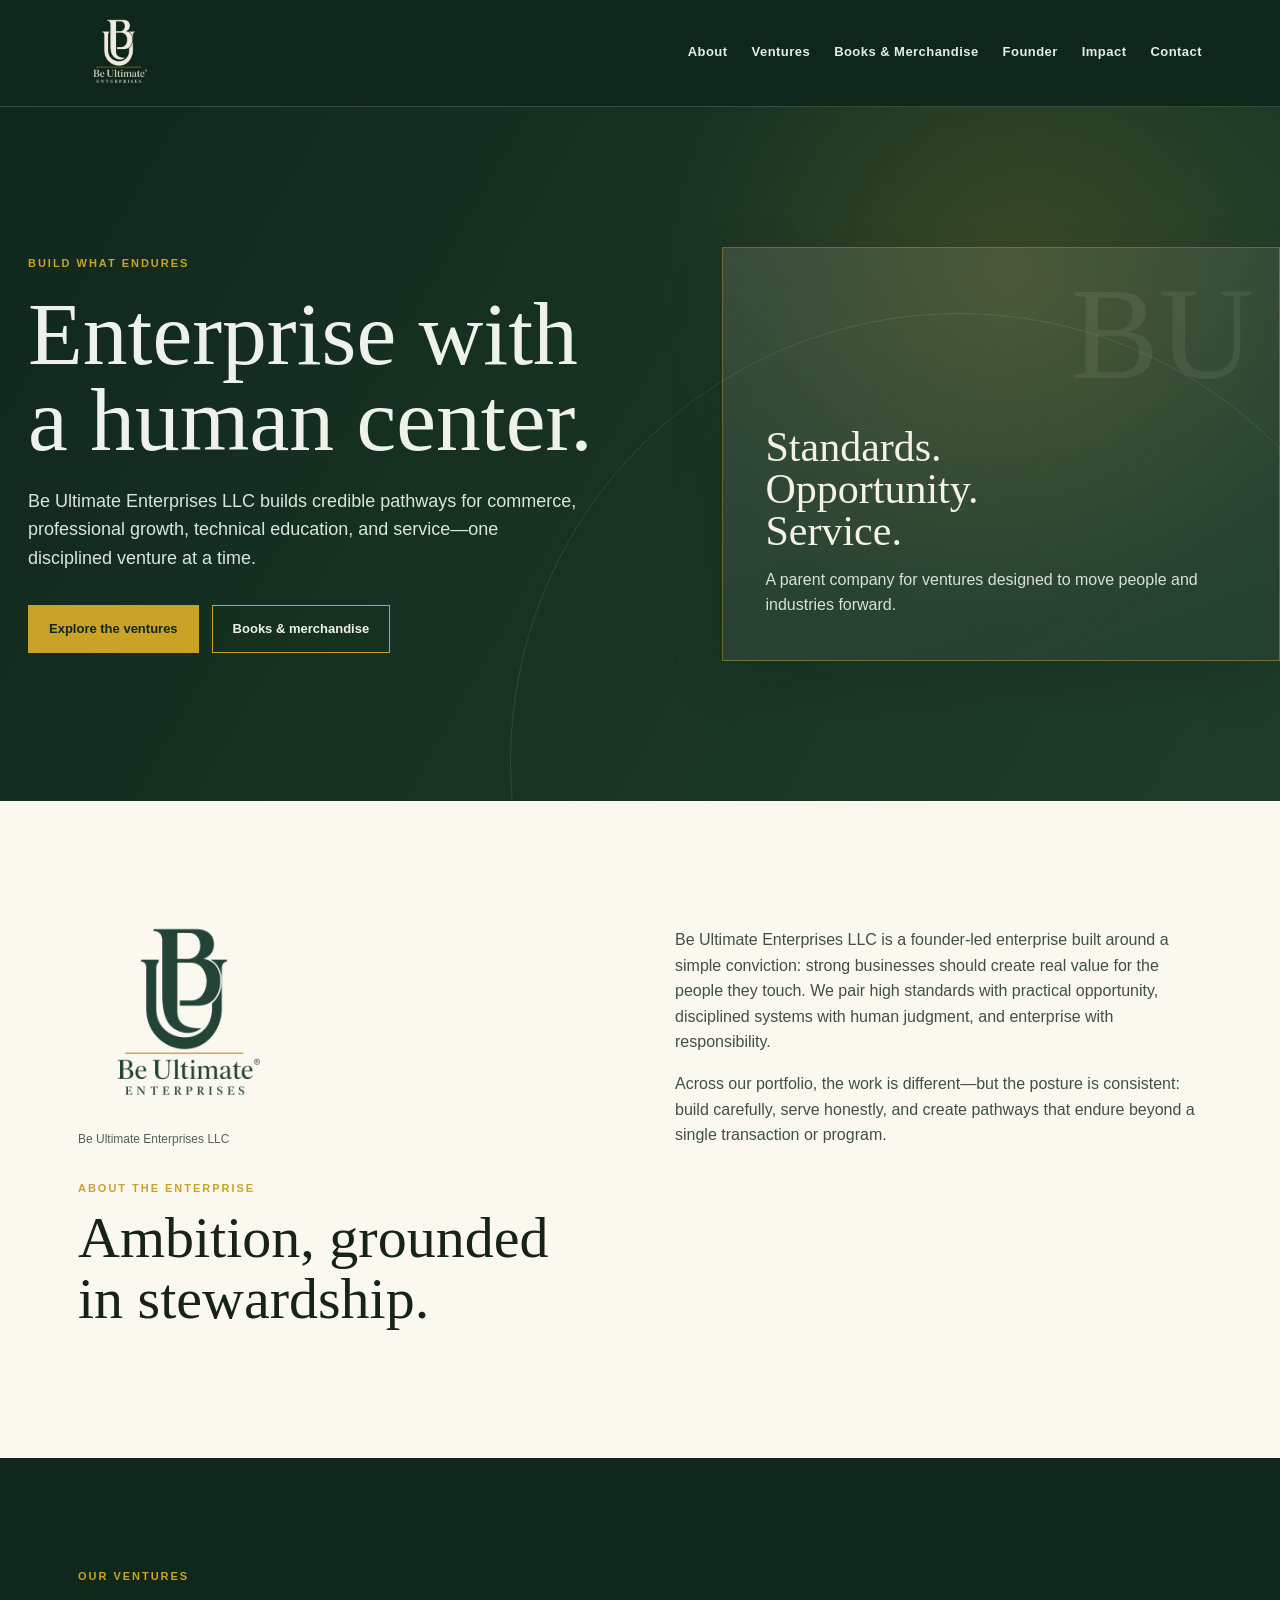
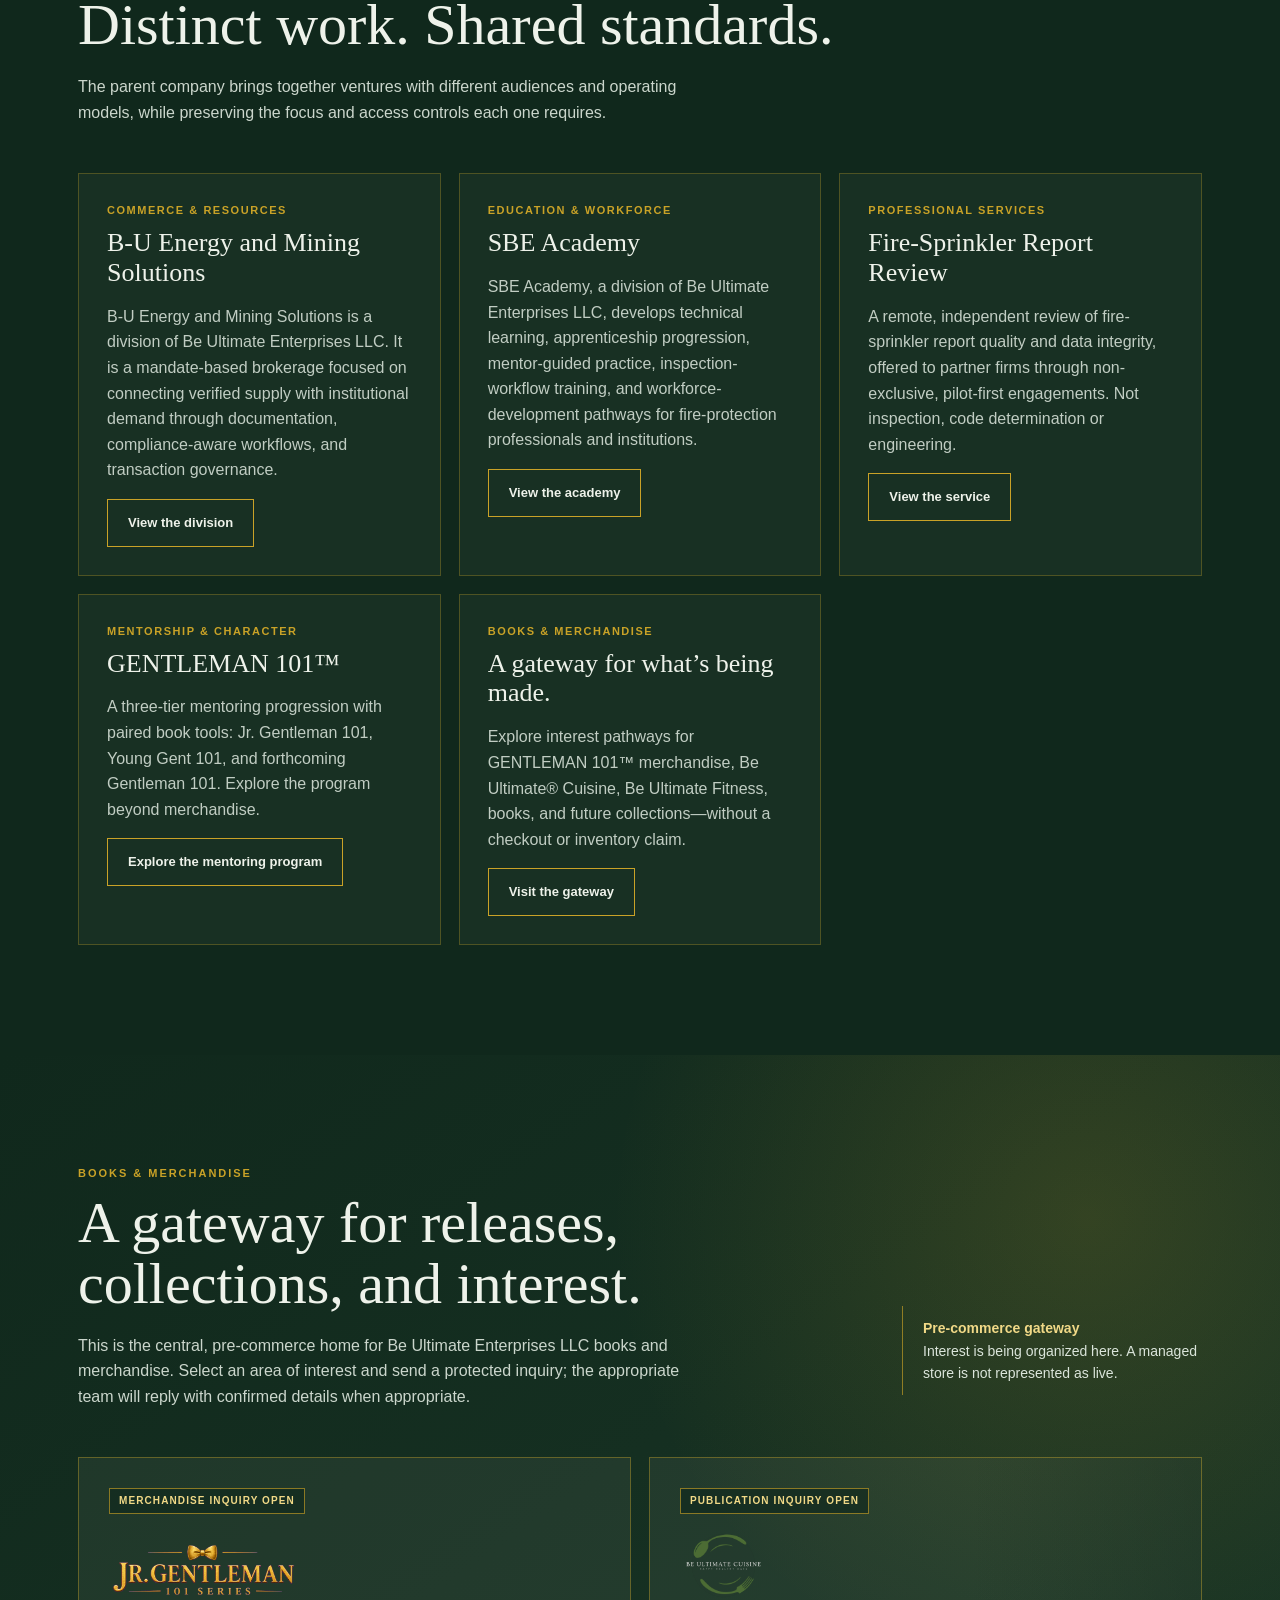
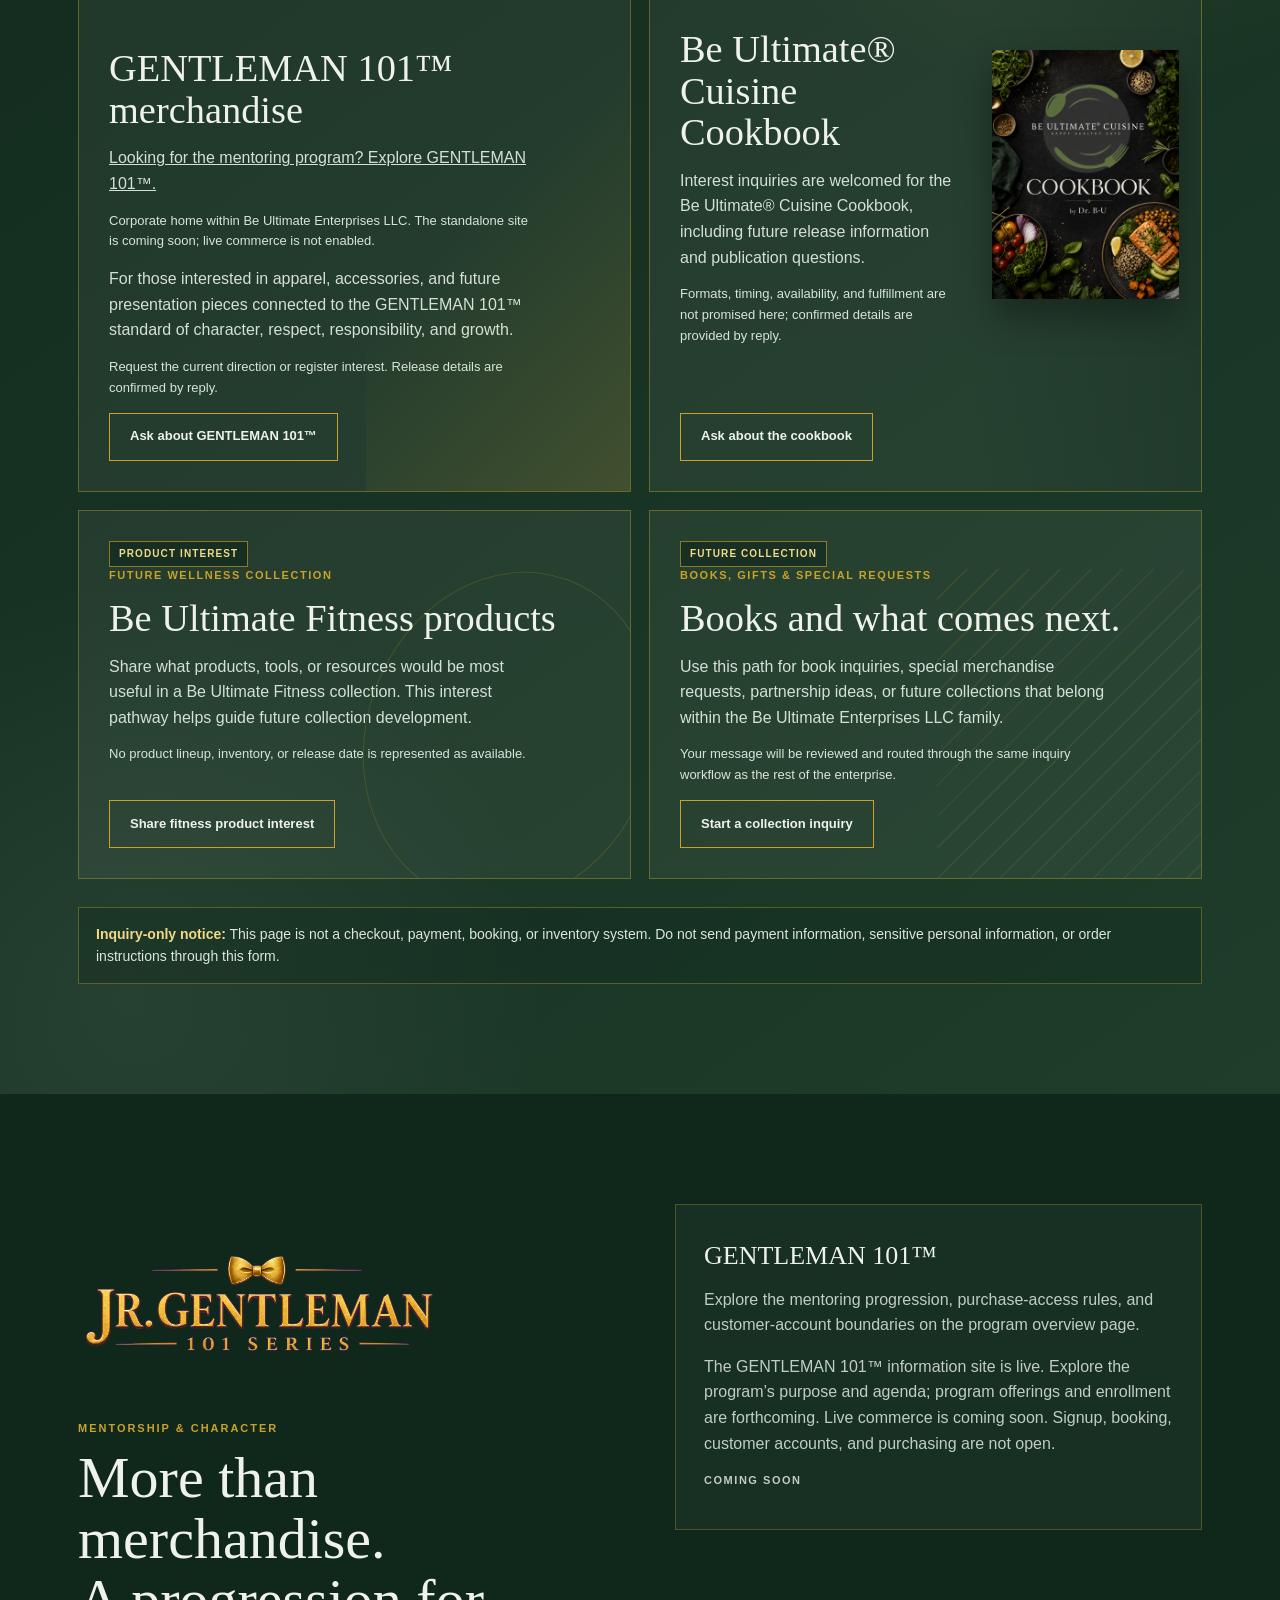
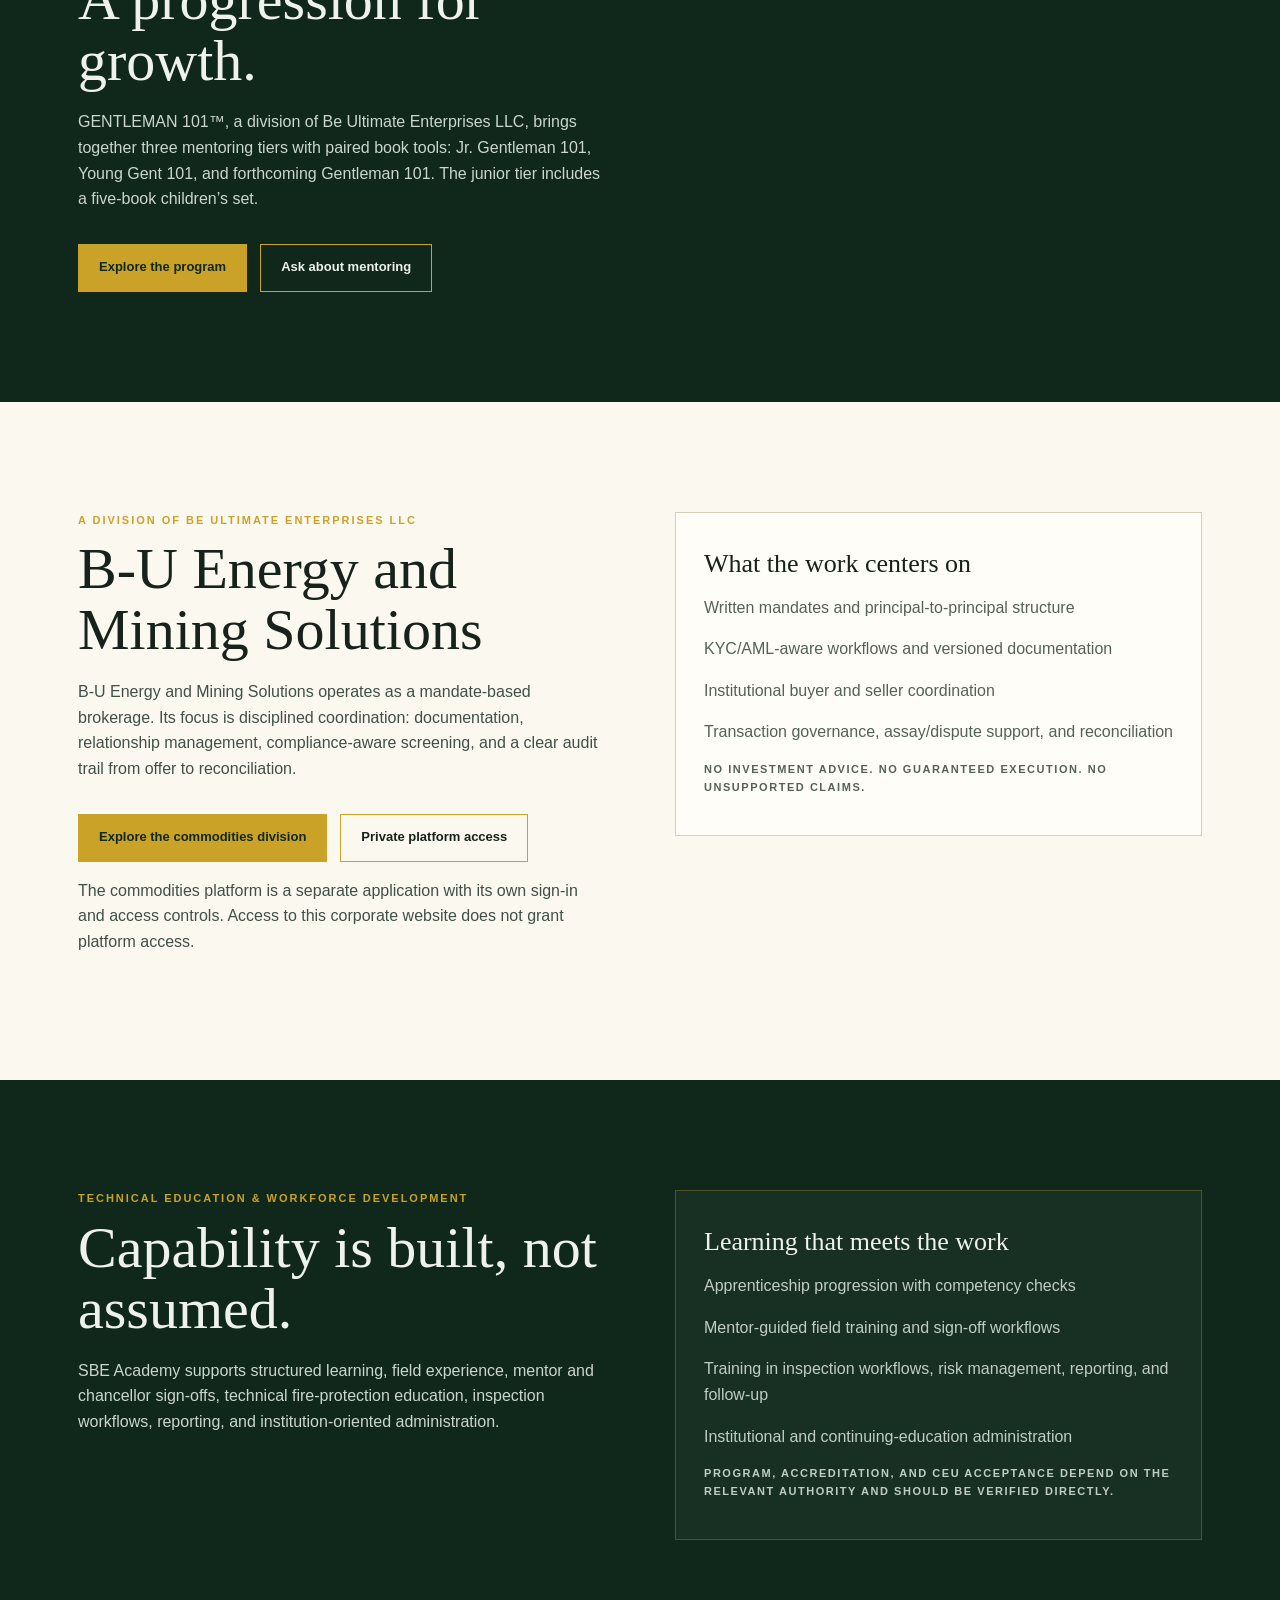
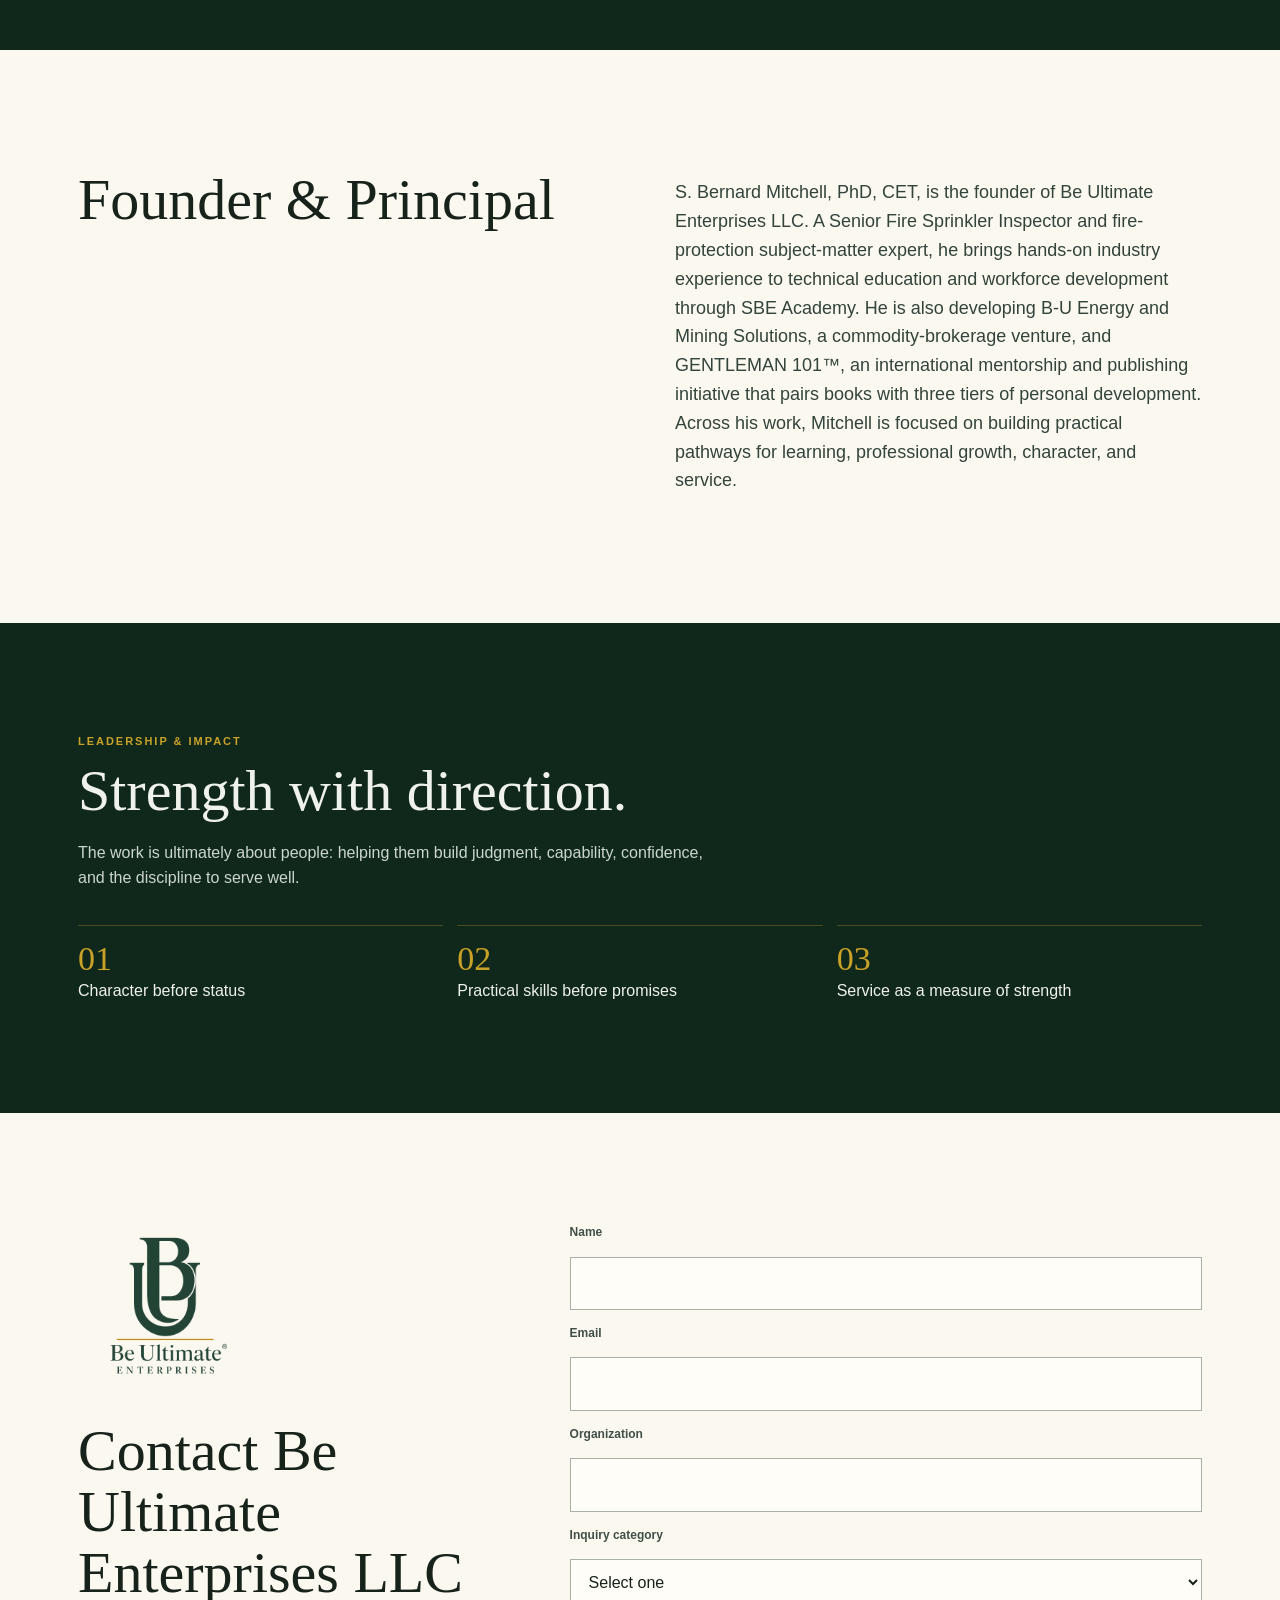
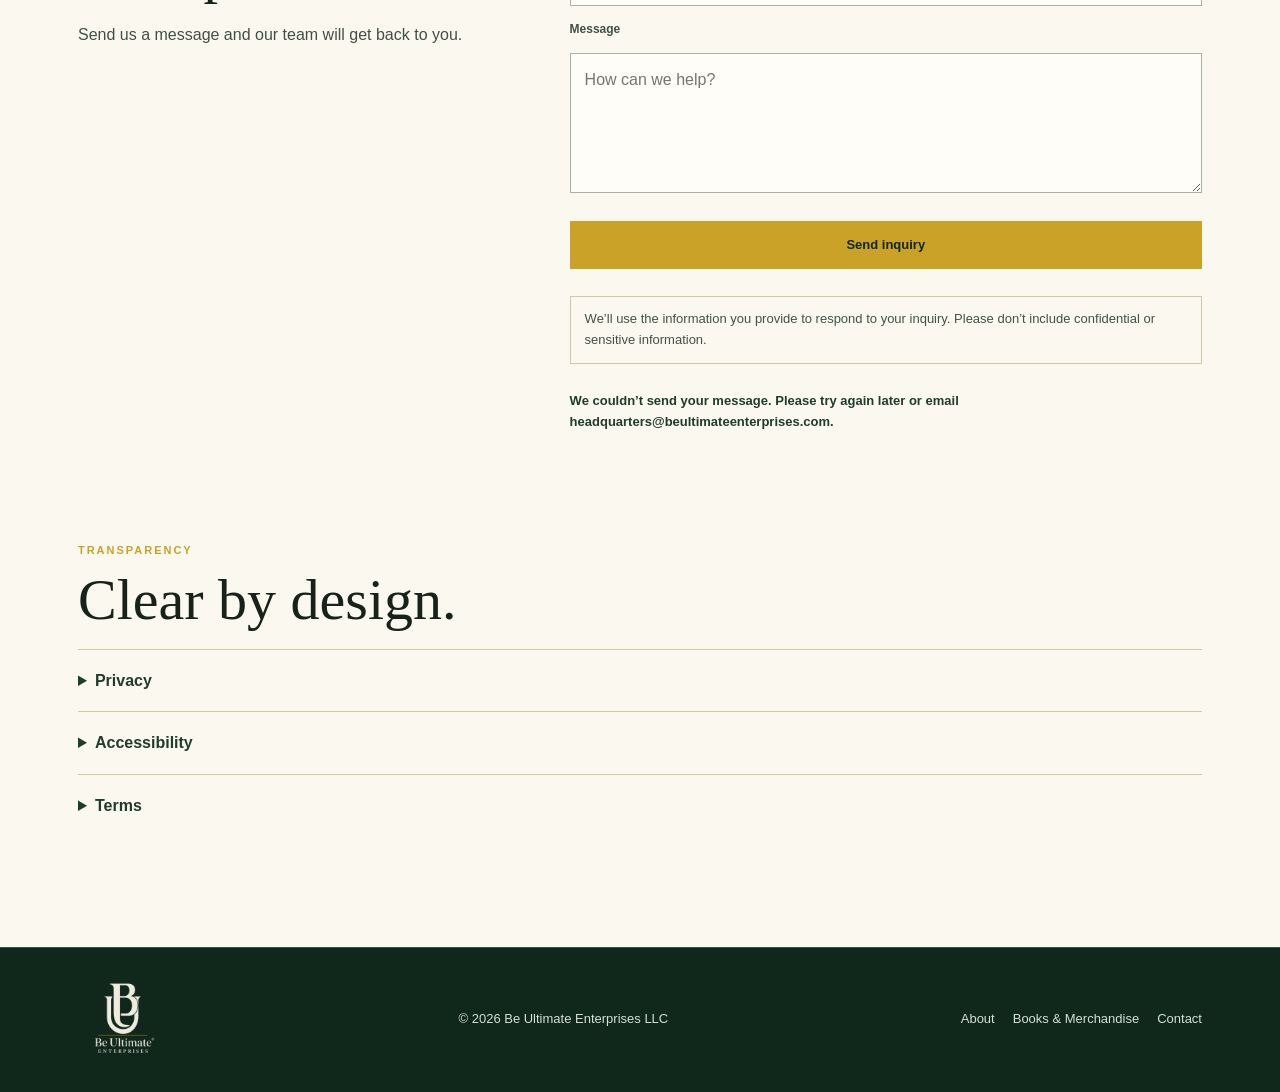
==== commit 50f9363d: "Update GENTLEMAN 101 information-site status" ====
--- a/index.html
+++ b/index.html
@@ -5,7 +5,7 @@
 <title>Be Ultimate Enterprises LLC | Education, Services & Ventures</title>
 <meta name="description" content="Be Ultimate Enterprises LLC is a founder-led parent company spanning fire-protection learning and report review, mandate-based energy and mining brokerage, GENTLEMAN 101™ mentorship, and books and merchandise interest pathways.">
 <link rel="canonical" href="https://beultimateenterprises.com/">
-<meta property="og:title" content="Be Ultimate Enterprises LLC | Books &amp; Merchandise"><meta property="og:description" content="A pre-commerce gateway for releases, collections, and merchandise inquiries.">
+<meta property="og:title" content="Be Ultimate Enterprises LLC | Education, Services &amp; Ventures"><meta property="og:description" content="Be Ultimate Enterprises LLC is a founder-led parent company spanning fire-protection learning and report review, mandate-based energy and mining brokerage, GENTLEMAN 101™ mentorship, and books and merchandise interest pathways.">
 <link rel="icon" href="data:image/svg+xml,%3Csvg xmlns='http://www.w3.org/2000/svg' viewBox='0 0 100 100'%3E%3Crect width='100' height='100' fill='%231F3D2B'/%3E%3Ctext x='50' y='64' text-anchor='middle' fill='%23F5F1E6' font-size='52' font-family='serif'%3EB%3C/text%3E%3C/svg%3E">
 <style>
 :root{--evergreen:#1f3d2b;--evergreen-deep:#10281c;--evergreen-ink:#173425;--gold:#c9a227;--ivory:#f5f1e6;--paper:#fbf8f0;--ink:#16221a;--text:#eef2ea;--line:rgba(201,162,39,.30);--max:1180px;--shadow:0 20px 48px rgba(9,22,15,.17)}*{box-sizing:border-box}html{scroll-behavior:smooth}body{margin:0;background:var(--evergreen-deep);color:var(--text);font:16px/1.6 Arial,sans-serif}a{color:inherit;text-decoration:none}button,input,select,textarea{font:inherit}button{cursor:pointer}.skip{position:absolute;left:-9999px}.skip:focus{left:16px;top:16px;z-index:20;background:var(--gold);color:var(--ink);padding:10px 14px;font-weight:700}.wrap{max-width:var(--max);margin:auto;padding:0 28px}.nav-shell{position:sticky;top:0;z-index:10;background:rgba(16,40,28,.97);backdrop-filter:blur(12px);border-bottom:1px solid rgba(245,241,230,.18)}.nav{height:106px;display:flex;align-items:center;justify-content:space-between}.brand{display:inline-flex;align-items:center;flex:0 0 auto}.brand-logo{display:block;width:80px;height:80px;object-fit:contain}.navlinks{display:flex;gap:24px;color:#e6ede4;font-size:13px;font-weight:700;letter-spacing:.035em}.navlinks a{padding:7px 0;border-bottom:1px solid transparent}.navlinks a:hover,.navlinks a:focus{border-color:var(--gold);color:var(--ivory)}.menu{display:none;background:none;border:1px solid rgba(245,241,230,.35);color:var(--ivory);padding:8px 11px}.hero{min-height:694px;display:grid;grid-template-columns:1.08fr .92fr;align-items:center;gap:68px;background:radial-gradient(circle at 79% 25%,rgba(201,162,39,.18),transparent 31%),linear-gradient(120deg,var(--evergreen-deep),var(--evergreen));position:relative;overflow:hidden}.hero:after{content:'';position:absolute;right:-10vw;bottom:-32vw;width:70vw;height:70vw;border:1px solid rgba(245,241,230,.10);border-radius:50%;pointer-events:none}.hero-copy,.hero-card{position:relative;z-index:1}.eyebrow{color:var(--gold);letter-spacing:.18em;text-transform:uppercase;font-size:11px;font-weight:700}.hero h1{font:clamp(52px,7vw,92px)/.96 Georgia,serif;font-weight:400;margin:18px 0 24px;max-width:700px}.hero p{max-width:550px;color:#dce5dc;font-size:18px}.actions{display:flex;gap:13px;margin-top:32px;flex-wrap:wrap}.btn{display:inline-flex;align-items:center;justify-content:center;min-height:48px;padding:0 20px;border:1px solid var(--gold);color:inherit;background:transparent;font-weight:700;font-size:13px;transition:transform .16s ease,background-color .16s ease,color .16s ease}.btn.primary{background:var(--gold);color:var(--evergreen-deep)}.btn:hover,.btn:focus{transform:translateY(-2px);background:rgba(201,162,39,.14)}.btn.primary:hover,.btn.primary:focus{background:#dfbd4d}.hero-card{min-height:414px;border:1px solid rgba(201,162,39,.42);background:linear-gradient(150deg,rgba(245,241,230,.12),rgba(245,241,230,.025));padding:42px;display:flex;flex-direction:column;justify-content:flex-end;box-shadow:var(--shadow)}.hero-card:before{content:'BU';position:absolute;top:20px;right:25px;font:132px/1 Georgia,serif;color:rgba(245,241,230,.08)}.hero-card strong{font:42px/1 Georgia,serif;color:var(--ivory);font-weight:400}.hero-card span{color:#d9e1d8;margin-top:15px}.section{padding:110px 0}.section.light{background:var(--paper);color:var(--ink)}.section h2{font:clamp(36px,5vw,58px)/1.05 Georgia,serif;font-weight:400;margin:10px 0 18px}.intro{max-width:640px;color:#cbd6cc}.light .intro{color:#405047}.grid{display:grid;grid-template-columns:repeat(3,1fr);gap:18px;margin-top:48px}.card{border:1px solid var(--line);padding:28px;background:rgba(245,241,230,.035);min-height:230px}.light .card{border-color:#d5cfba;background:#fffdf7}.card h3{font:26px/1.15 Georgia,serif;font-weight:400;margin:8px 0 14px}.card p{color:#c1cdc3}.light .card p{color:#536159}.tag{color:var(--gold);font-size:11px;letter-spacing:.14em;text-transform:uppercase;font-weight:700}.split{display:grid;grid-template-columns:1fr 1fr;gap:70px;align-items:start}.quote{border-left:2px solid var(--gold);padding:10px 0 10px 26px;font:28px/1.25 Georgia,serif;color:var(--evergreen)}.bio{font-size:18px;color:#33443a}.bio strong{color:var(--evergreen)}.statrow{display:grid;grid-template-columns:repeat(3,1fr);gap:14px;margin-top:34px}.stat{border-top:1px solid var(--line);padding-top:14px}.stat b{display:block;color:var(--gold);font:34px Georgia,serif}.identity-lockup{margin:0 0 32px;padding:0;max-width:210px}.identity-lockup img{display:block;width:100%;height:auto;object-fit:contain}.identity-lockup figcaption{margin-top:10px;color:#536159;font-size:12px;line-height:1.45}.identity-lockup--contact{max-width:172px;margin-bottom:26px}.contact{display:grid;grid-template-columns:.8fr 1.2fr;gap:70px}.form{display:grid;gap:14px}.form label{font-size:12px;color:#405047;font-weight:700}.form input,.form select,.form textarea{width:100%;background:#fffdf7;border:1px solid #a9b0a7;color:var(--ink);padding:13px 14px;border-radius:0}.form textarea{min-height:140px;resize:vertical}.form .hp{position:absolute;left:-10000px;width:1px;height:1px;overflow:hidden}.notice{padding:12px 14px;border:1px solid #d2c8a9;color:#435148;font-size:13px}.status{min-height:22px;color:var(--evergreen);font-size:13px;font-weight:700}.legal{padding-top:0}.legal details{border-top:1px solid #d2c8a9;padding:18px 0}.legal summary{cursor:pointer;color:var(--evergreen);font-weight:700}.footer{background:var(--evergreen-deep);border-top:1px solid rgba(245,241,230,.18);padding:28px 0;color:#d6ded5;font-size:13px}.footgrid{display:flex;align-items:center;justify-content:space-between;gap:24px;flex-wrap:wrap}.footer-logo{display:block;width:88px;height:88px;object-fit:contain}.smalllinks{display:flex;gap:18px}.smalllinks a:hover,.smalllinks a:focus{color:var(--gold)}:focus-visible{outline:2px solid var(--gold);outline-offset:3px}@media(max-width:820px){.wrap{padding:0 20px}.nav{height:90px}.brand-logo{width:66px;height:66px}.navlinks{display:none}.menu{display:block}.navlinks.open{display:flex;position:absolute;top:90px;left:0;right:0;padding:18px 28px;background:var(--evergreen-deep);flex-direction:column;border-bottom:1px solid rgba(245,241,230,.18)}.hero{grid-template-columns:1fr;padding:82px 0;min-height:auto;gap:36px}.hero-card{min-height:280px;padding:30px}.hero-card strong{font-size:35px}.grid,.split,.contact{grid-template-columns:1fr}.section{padding:76px 0}.statrow{grid-template-columns:1fr}.identity-lockup{max-width:180px}.footer-logo{width:72px;height:72px}}@media(prefers-reduced-motion:reduce){html{scroll-behavior:auto}*,*:before,*:after{transition:none!important;animation:none!important}}
@@ -24,7 +24,7 @@
 <section id="about" class="section light"><div class="wrap split"><div><figure class="identity-lockup"><img src="assets/be-ultimate-enterprises-dark.png" alt="Be Ultimate Enterprises LLC official logo"><figcaption>Be Ultimate Enterprises LLC</figcaption></figure><div class="eyebrow">About the enterprise</div><h2>Ambition, grounded in stewardship.</h2></div><div class="intro"><p>Be Ultimate Enterprises LLC is a founder-led enterprise built around a simple conviction: strong businesses should create real value for the people they touch. We pair high standards with practical opportunity, disciplined systems with human judgment, and enterprise with responsibility.</p><p>Across our portfolio, the work is different—but the posture is consistent: build carefully, serve honestly, and create pathways that endure beyond a single transaction or program.</p></div></div></section>
 <section id="ventures" class="section"><div class="wrap"><div class="eyebrow">Our ventures</div><h2>Distinct work. Shared standards.</h2><p class="intro">The parent company brings together ventures with different audiences and operating models, while preserving the focus and access controls each one requires.</p><div class="grid"><article class="card"><div class="tag">Commerce & resources</div><h3>B-U Energy and Mining Solutions</h3><p>B-U Energy and Mining Solutions is a division of Be Ultimate Enterprises LLC. It is a mandate-based brokerage focused on connecting verified supply with institutional demand through documentation, compliance-aware workflows, and transaction governance.</p><a class="btn" href="energy-mining/">View the division</a></article><article class="card"><div class="tag">Education & workforce</div><h3>SBE Academy</h3><p>SBE Academy, a division of Be Ultimate Enterprises LLC, develops technical learning, apprenticeship progression, mentor-guided practice, inspection-workflow training, and workforce-development pathways for fire-protection professionals and institutions.</p><a class="btn" href="sbe-academy/">View the academy</a></article><article class="card"><div class="tag">Professional services</div><h3>Fire-Sprinkler Report Review</h3><p>A remote, independent review of fire-sprinkler report quality and data integrity, offered to partner firms through non-exclusive, pilot-first engagements. Not inspection, code determination or engineering.</p><a class="btn" href="report-review/">View the service</a></article><article class="card"><div class="tag">Mentorship &amp; character</div><h3>GENTLEMAN 101™</h3><p>A three-tier mentoring progression with paired book tools: Jr. Gentleman 101, Young Gent 101, and forthcoming Gentleman 101. Explore the program beyond merchandise.</p><a class="btn" href="gentleman101/">Explore the mentoring program</a></article><article class="card"><div class="tag">Books &amp; merchandise</div><h3>A gateway for what’s being made.</h3><p>Explore interest pathways for GENTLEMAN 101™ merchandise, Be Ultimate® Cuisine, Be Ultimate Fitness, books, and future collections—without a checkout or inventory claim.</p><a class="btn" href="#books-merchandise">Visit the gateway</a></article></div></div></section>
 <section id="books-merchandise" class="section gateway" aria-labelledby="books-merchandise-heading"><div class="wrap"><div class="gateway-head"><div><div class="eyebrow">Books &amp; Merchandise</div><h2 id="books-merchandise-heading">A gateway for releases, collections, and interest.</h2><p class="intro">This is the central, pre-commerce home for Be Ultimate Enterprises LLC books and merchandise. Select an area of interest and send a protected inquiry; the appropriate team will reply with confirmed details when appropriate.</p></div><p class="gateway-note"><strong>Pre-commerce gateway</strong><br>Interest is being organized here. A managed store is not represented as live.</p></div><div class="merch-grid"><article class="merch-card"><div class="merch-accent merch-accent--gold" aria-hidden="true"></div><div class="merch-card__body"><span class="merch-status">Merchandise inquiry open</span><img class="merch-logo" src="assets/gentleman-101-official-logo.png" alt="GENTLEMAN 101™ official logo"><h3>GENTLEMAN 101™ merchandise</h3><p><a href="gentleman101/" style="text-decoration:underline">Looking for the mentoring program? Explore GENTLEMAN 101™.</a></p><p class="merch-foot">Corporate home within Be Ultimate Enterprises LLC. The standalone site is coming soon; live commerce is not enabled.</p><p>For those interested in apparel, accessories, and future presentation pieces connected to the GENTLEMAN 101™ standard of character, respect, responsibility, and growth.</p><p class="merch-foot">Request the current direction or register interest. Release details are confirmed by reply.</p><a class="btn" href="#contact" data-inquiry-category="Books &amp; Merchandise">Ask about GENTLEMAN 101™</a></div></article><article class="merch-card merch-card--cookbook"><div class="merch-card__body"><span class="merch-status">Publication inquiry open</span><img class="merch-logo merch-logo--cuisine" src="assets/be-ultimate-cuisine-official-logo.png" alt="Be Ultimate® Cuisine official logo"><h3>Be Ultimate® Cuisine Cookbook</h3><p>Interest inquiries are welcomed for the Be Ultimate® Cuisine Cookbook, including future release information and publication questions.</p><p class="merch-foot">Formats, timing, availability, and fulfillment are not promised here; confirmed details are provided by reply.</p><a class="btn" href="#contact" data-inquiry-category="Books &amp; Merchandise">Ask about the cookbook</a></div><div class="cookbook-art"><img src="assets/be-ultimate-cuisine-cookbook-cover.png" alt="Be Ultimate® Cuisine Cookbook cover by Dr. B-U"></div></article><article class="merch-card"><div class="merch-accent merch-accent--rings" aria-hidden="true"></div><div class="merch-card__body"><span class="merch-status">Product interest</span><div class="tag">Future wellness collection</div><h3>Be Ultimate Fitness products</h3><p>Share what products, tools, or resources would be most useful in a Be Ultimate Fitness collection. This interest pathway helps guide future collection development.</p><p class="merch-foot">No product lineup, inventory, or release date is represented as available.</p><a class="btn" href="#contact" data-inquiry-category="Books &amp; Merchandise">Share fitness product interest</a></div></article><article class="merch-card"><div class="merch-accent merch-accent--lines" aria-hidden="true"></div><div class="merch-card__body"><span class="merch-status">Future collection</span><div class="tag">Books, gifts &amp; special requests</div><h3>Books and what comes next.</h3><p>Use this path for book inquiries, special merchandise requests, partnership ideas, or future collections that belong within the Be Ultimate Enterprises LLC family.</p><p class="merch-foot">Your message will be reviewed and routed through the same inquiry workflow as the rest of the enterprise.</p><a class="btn" href="#contact" data-inquiry-category="Books &amp; Merchandise">Start a collection inquiry</a></div></article></div><p class="gateway-guardrail"><strong>Inquiry-only notice:</strong> This page is not a checkout, payment, booking, or inventory system. Do not send payment information, sensitive personal information, or order instructions through this form.</p></div></section>
-<section id="gentleman101" class="section" aria-labelledby="g101-heading"><div class="wrap split"><div><img class="merch-logo" style="max-width:360px;height:auto" src="assets/gentleman-101-official-logo.png" alt="GENTLEMAN 101™ official logo"><div class="eyebrow">Mentorship &amp; character · Coming soon</div><h2 id="g101-heading">More than merchandise.<br>A progression for growth.</h2><p class="intro">GENTLEMAN 101™, a division of Be Ultimate Enterprises LLC, brings together three mentoring tiers with paired book tools: Jr. Gentleman 101, Young Gent 101, and forthcoming Gentleman 101. The junior tier includes a five-book children’s set.</p><div class="actions"><a class="btn primary" href="gentleman101/">Explore the program</a><a class="btn" href="#contact" data-inquiry-category="Mentorship &amp; Youth Development">Ask about mentoring</a></div></div><div class="card"><h3>GENTLEMAN 101™ · Coming soon</h3><p>Explore the mentoring progression, purchase-access rules, and customer-account boundaries on the program overview page.</p><p>The separate GENTLEMAN 101™ site is coming soon. Signup, booking, customer accounts, and purchasing are not open.</p><p class="tag">Coming soon</p></div></div></section>
+<section id="gentleman101" class="section" aria-labelledby="g101-heading"><div class="wrap split"><div><img class="merch-logo" style="max-width:360px;height:auto" src="assets/gentleman-101-official-logo.png" alt="GENTLEMAN 101™ official logo"><div class="eyebrow">Mentorship &amp; character</div><h2 id="g101-heading">More than merchandise.<br>A progression for growth.</h2><p class="intro">GENTLEMAN 101™, a division of Be Ultimate Enterprises LLC, brings together three mentoring tiers with paired book tools: Jr. Gentleman 101, Young Gent 101, and forthcoming Gentleman 101. The junior tier includes a five-book children’s set.</p><div class="actions"><a class="btn primary" href="gentleman101/">Explore the program</a><a class="btn" href="#contact" data-inquiry-category="Mentorship &amp; Youth Development">Ask about mentoring</a></div></div><div class="card"><h3>GENTLEMAN 101™</h3><p>Explore the mentoring progression, purchase-access rules, and customer-account boundaries on the program overview page.</p><p>The GENTLEMAN 101™ information site is live. Explore the program’s purpose and agenda; program offerings and enrollment are forthcoming. Live commerce is coming soon. Signup, booking, customer accounts, and purchasing are not open.</p><p class="tag">Coming soon</p></div></div></section>
 <section id="energy" class="section light"><div class="wrap split"><div><div class="eyebrow">A division of Be Ultimate Enterprises LLC</div><h2>B-U Energy and Mining Solutions</h2><p class="intro">B-U Energy and Mining Solutions operates as a mandate-based brokerage. Its focus is disciplined coordination: documentation, relationship management, compliance-aware screening, and a clear audit trail from offer to reconciliation.</p><div class="actions"><a class="btn primary" href="energy-mining/">Explore the commodities division</a><a class="btn" href="https://buenergybrok-krieawjp.manus.space/" rel="external">Private platform access</a></div><p class="intro">The commodities platform is a separate application with its own sign-in and access controls. Access to this corporate website does not grant platform access.</p></div><div class="card"><h3>What the work centers on</h3><p>Written mandates and principal-to-principal structure</p><p>KYC/AML-aware workflows and versioned documentation</p><p>Institutional buyer and seller coordination</p><p>Transaction governance, assay/dispute support, and reconciliation</p><p class="tag">No investment advice. No guaranteed execution. No unsupported claims.</p></div></div></section>
 <section id="academy" class="section"><div class="wrap split"><div><div class="eyebrow">Technical education & workforce development</div><h2>Capability is built, not assumed.</h2><p class="intro">SBE Academy supports structured learning, field experience, mentor and chancellor sign-offs, technical fire-protection education, inspection workflows, reporting, and institution-oriented administration.</p></div><div class="card"><h3>Learning that meets the work</h3><p>Apprenticeship progression with competency checks</p><p>Mentor-guided field training and sign-off workflows</p><p>Training in inspection workflows, risk management, reporting, and follow-up</p><p>Institutional and continuing-education administration</p><p class="tag">Program, accreditation, and CEU acceptance depend on the relevant authority and should be verified directly.</p></div></div></section>
 <section id="founder" class="section light"><div class="wrap split"><div><h2>Founder &amp; Principal</h2></div><div class="bio"><p>S. Bernard Mitchell, PhD, CET, is the founder of Be Ultimate Enterprises LLC. A Senior Fire Sprinkler Inspector and fire-protection subject-matter expert, he brings hands-on industry experience to technical education and workforce development through SBE Academy. He is also developing B-U Energy and Mining Solutions, a commodity-brokerage venture, and GENTLEMAN 101™, an international mentorship and publishing initiative that pairs books with three tiers of personal development. Across his work, Mitchell is focused on building practical pathways for learning, professional growth, character, and service.</p></div></div></section>
